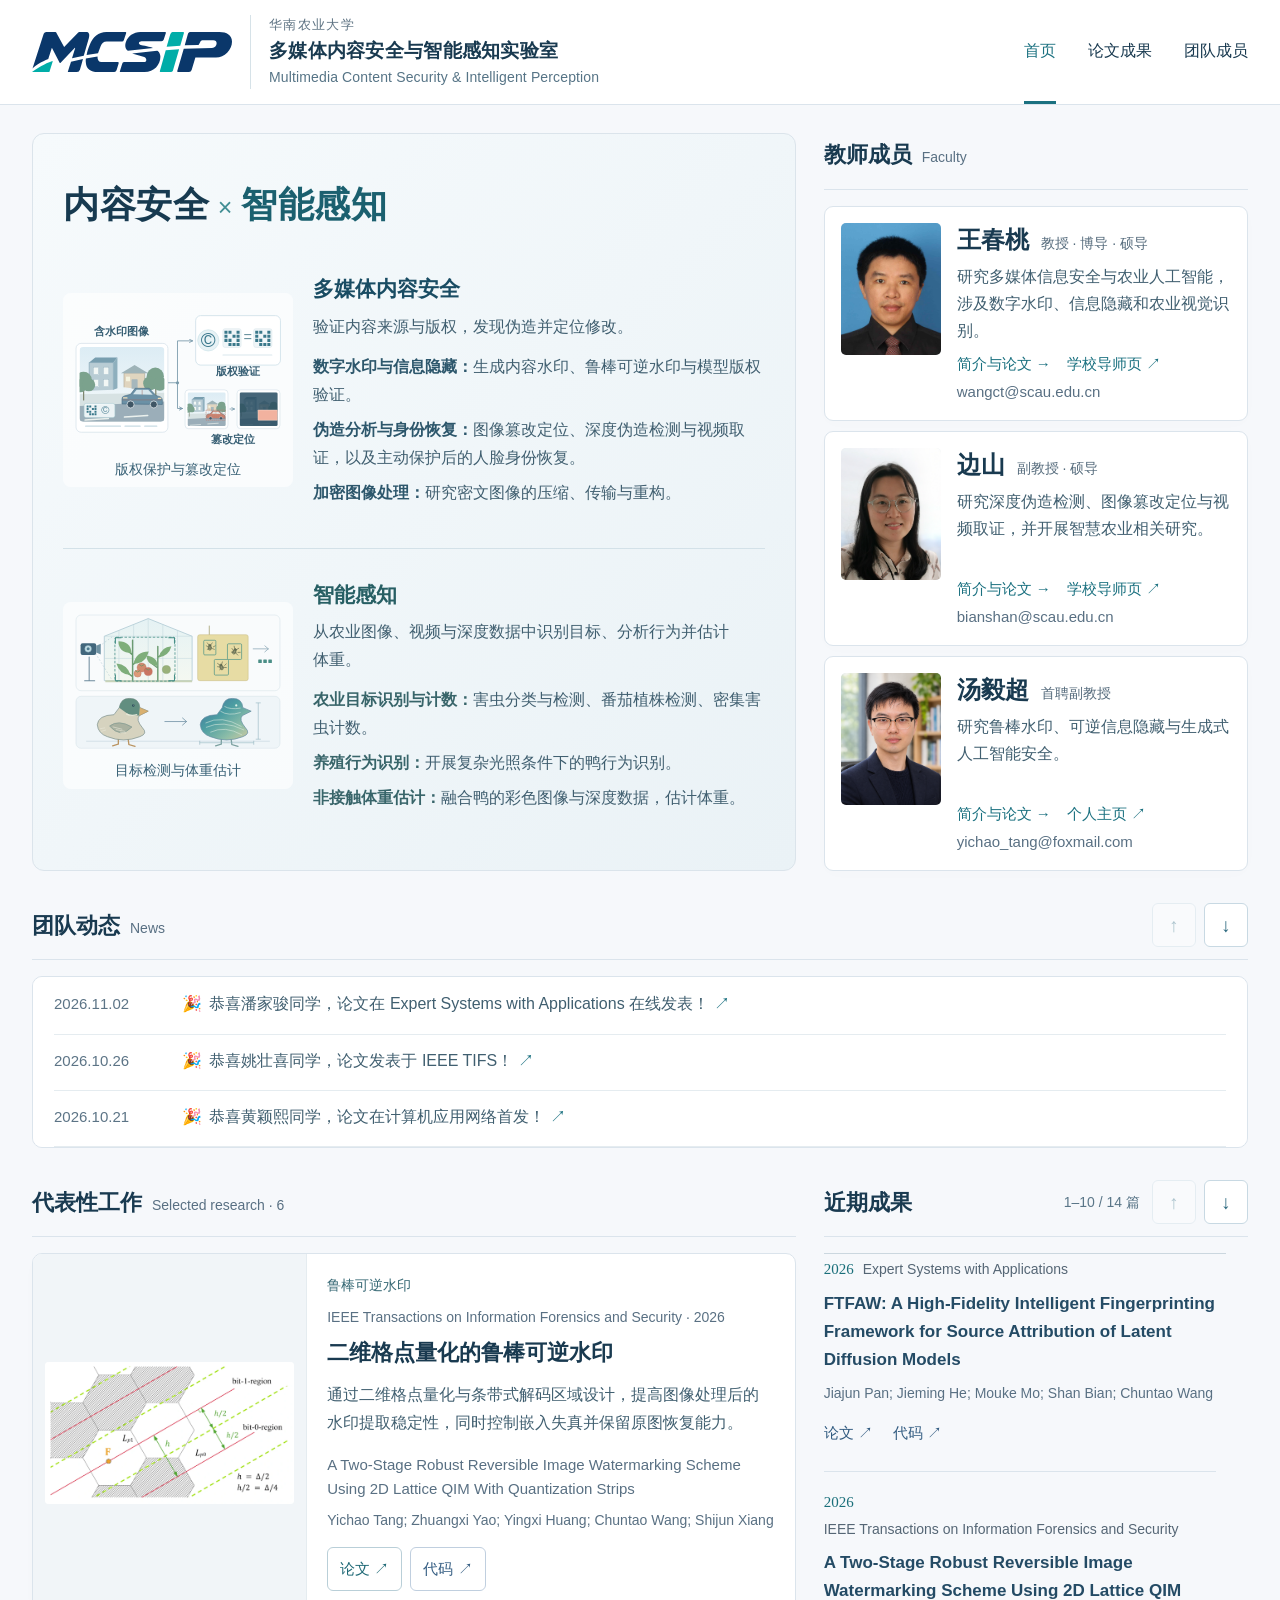
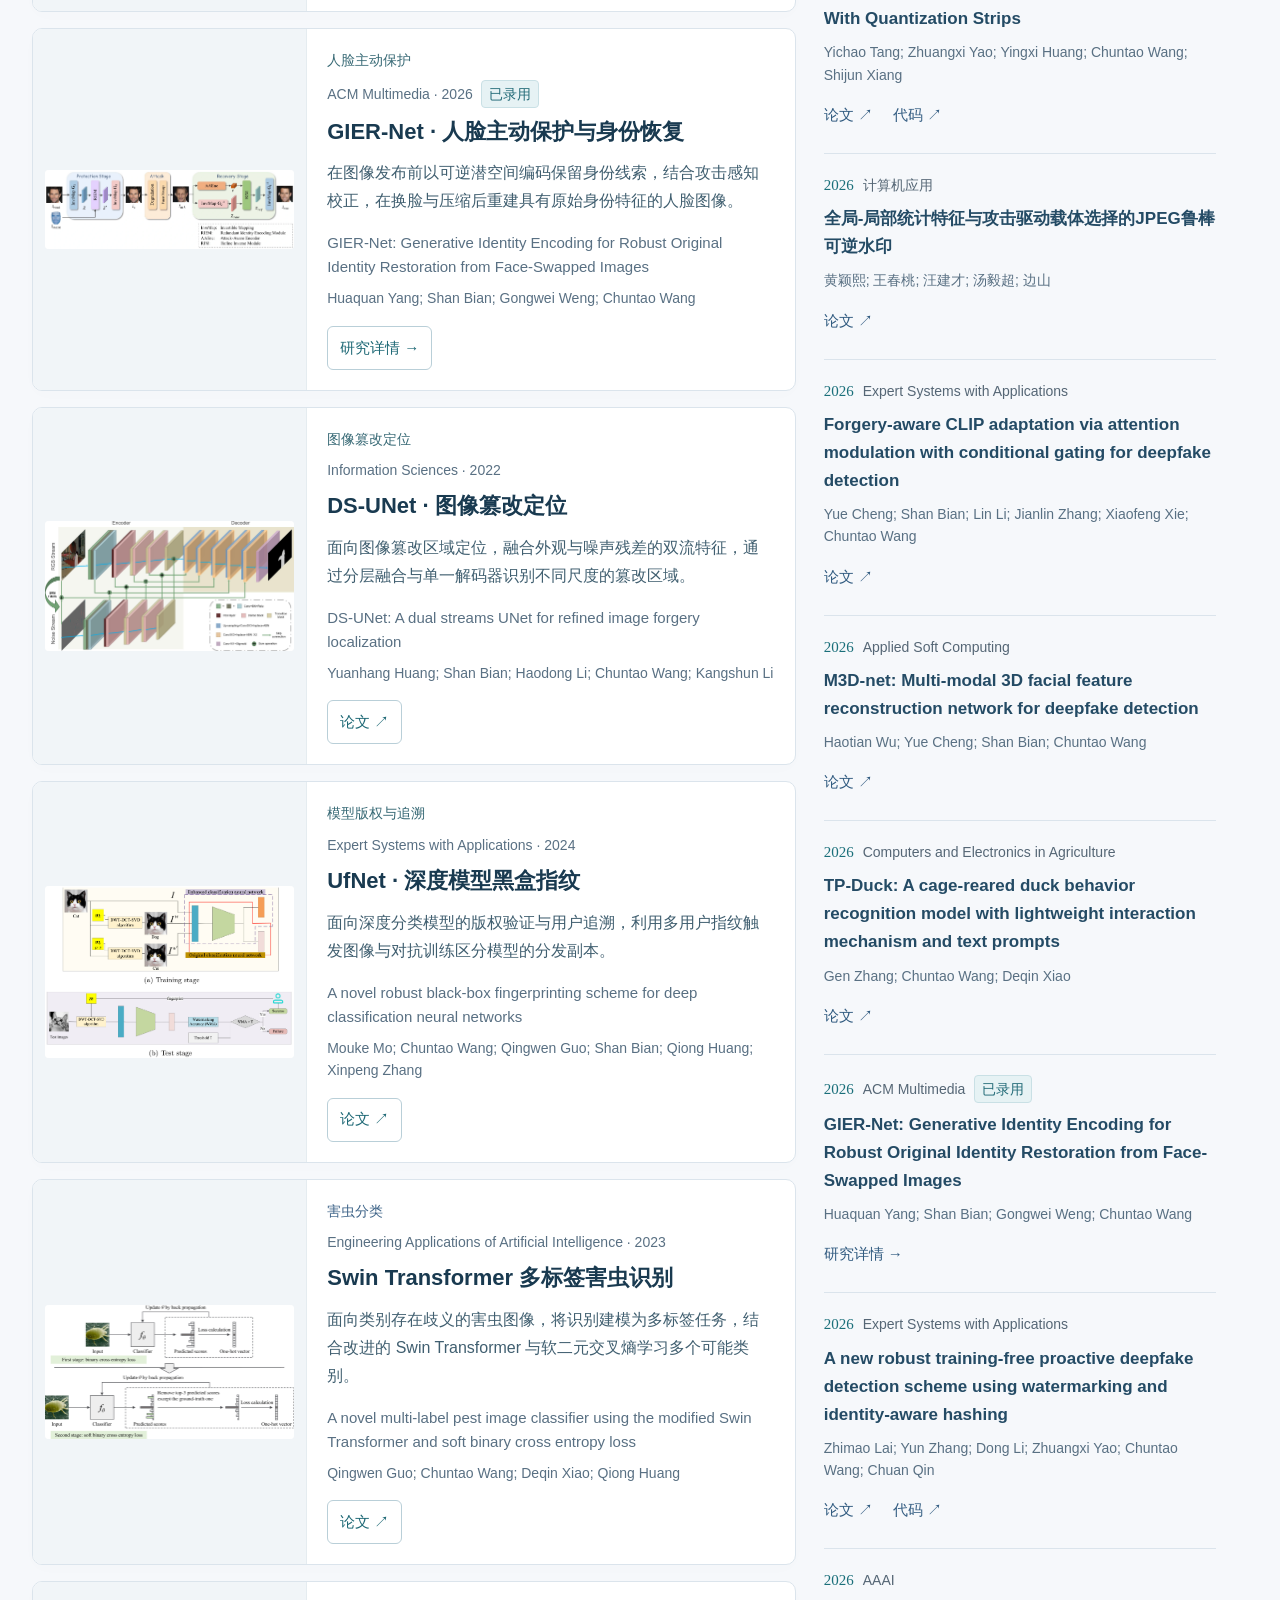
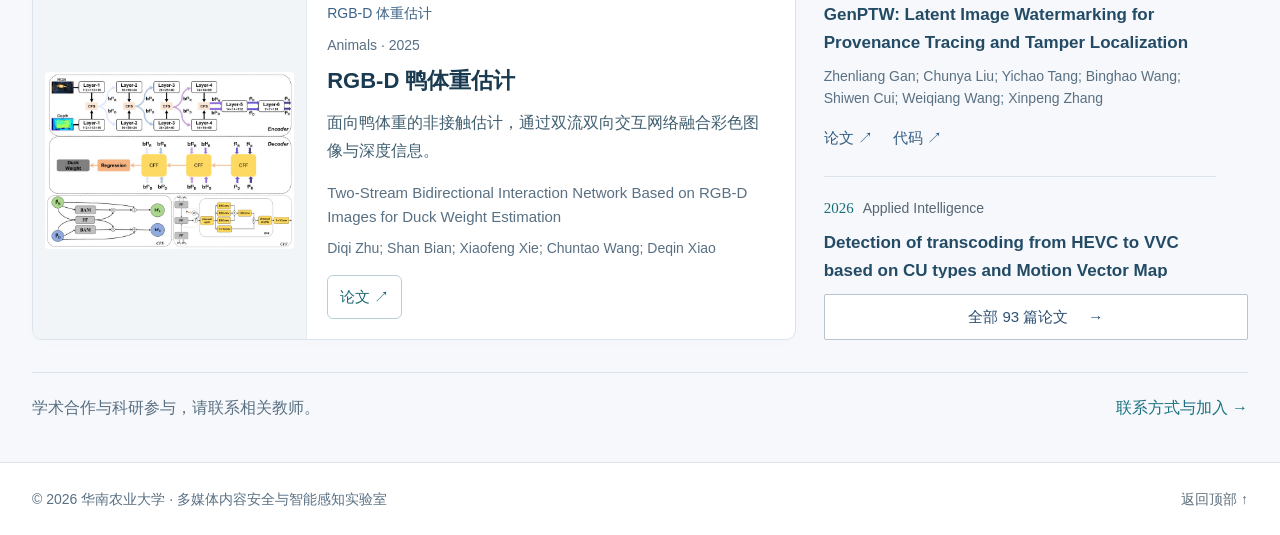
==== index.html @ f83d2186 "Adopt refined MCSIP identity and publish reviewed typography and reading improvements" ====
<!doctype html>
<html lang="zh-CN">
<head>
  <meta charset="utf-8">
  <meta name="viewport" content="width=device-width, initial-scale=1">
  <meta name="description" content="多媒体内容安全与智能感知实验室，研究数字水印、可逆信息隐藏、多媒体取证与农业视觉感知。了解成员、代表性工作、论文与开源代码。">
  <meta name="theme-color" content="#0A376A">
  <title>SCAU · 多媒体内容安全与智能感知实验室</title>
  <link rel="icon" href="/static/images/brand/mcsip-favicon.ico" type="image/vnd.microsoft.icon" sizes="16x16 24x24 32x32 48x48 64x64 128x128 256x256">
  <link rel="icon" href="/static/images/brand/mcsip-favicon-32.png" type="image/png" sizes="32x32">
  <link rel="icon" href="/static/images/brand/mcsip-icon-small.svg" type="image/svg+xml" sizes="any">
  <link rel="apple-touch-icon" href="/static/images/brand/mcsip-apple-touch-icon.png">
  <link rel="stylesheet" href="/static/style.css?v=20261102e">
  <link rel="stylesheet" href="/static/design-integrated.css?v=20261105g">
  <link rel="stylesheet" href="/static/site-global.css?v=20261105mcsip">
</head>
<body id="top" class="design-integrated">
  <a class="skip-link" href="#main-content">跳转至主要内容</a>
  



<header class="site-header">
  <div class="header-inner">
    <a class="brand" href="/" aria-label="MCSIP · 华南农业大学多媒体内容安全与智能感知实验室首页">
      <img class="brand-mcsip" src="/static/images/brand/mcsip-logo.svg" alt="MCSIP" width="1600" height="320">
      <span class="brand-wordmark">
        <small class="brand-university">华南农业大学</small>
        <strong class="brand-title">多媒体内容安全与智能感知实验室</strong>
        <small class="brand-english" lang="en">Multimedia Content Security &amp; Intelligent Perception</small>
      </span>
    </a>
    <button class="nav-toggle" type="button" aria-label="打开导航" aria-controls="main-navigation" aria-expanded="false"><span></span><span></span></button>
    <nav class="site-nav nav3" id="main-navigation" aria-label="主导航">
      <a href="/" aria-current="page">首页</a>
      <a href="/publications/">论文成果</a>
      <a href="/team/">团队成员</a>
    </nav>
  </div>
</header>

<main id="main-content" class="academic-home">
  <section class="group-intro container" aria-labelledby="lab-title">
    <div class="intro-copy"><h1 id="lab-title" aria-label="内容安全与智能感知"><span class="theme-word">内容安全</span><span class="theme-tail"><span class="theme-cross" aria-hidden="true">×</span><span class="theme-word">智能感知</span></span></h1><div class="intro-mobile-overview" hidden><p><strong>多媒体内容安全</strong><span>水印与版权保护、伪造取证与身份恢复。</span></p><p><strong>智能感知</strong><span>农业目标识别、动物行为与体重估计。</span></p></div>
<div class="research-task-overview">
  <article class="research-task security-task" aria-labelledby="security-task-title">
    <figure class="research-task-illustration"><svg viewBox="0 0 420 296" xmlns="http://www.w3.org/2000/svg" role="img" aria-label="同一含水印的街景图像分为两路：提取并匹配水印标识以验证版权，或在图像编辑后标出汽车区域的修改位置">
  <defs>
    <linearGradient id="task-security-sky" x2="0" y2="1"><stop stop-color="#dcecf4"/><stop offset="1" stop-color="#f6fafb"/></linearGradient>
    <pattern id="task-security-pixels" width="9" height="9" patternUnits="userSpaceOnUse"><path d="M9 0H0V9" fill="none" stroke="#bc7164" stroke-width=".8" opacity=".55"/></pattern>
    <clipPath id="task-security-frame-clip"><rect width="168" height="148" rx="7"/></clipPath>
    <marker id="task-security-arrow" viewBox="0 0 7 7" refX="6" refY="3.5" markerWidth="5" markerHeight="5" orient="auto"><path d="m1 1 5 2.5L1 6" fill="none" stroke="#7899aa" stroke-width="1.4" stroke-linecap="round" stroke-linejoin="round"/></marker>
    <g id="task-security-watermark-key" fill="#39788a"><path d="M0 0h6v6H0ZM8 0h6v6H8ZM24 0h6v6h-6ZM0 8h6v6H0ZM16 8h6v6h-6ZM24 8h6v6h-6ZM0 16h6v6H0ZM8 16h6v6H8ZM24 16h6v6h-6ZM8 24h6v6H8ZM16 24h6v6h-6ZM24 24h6v6h-6Z"/></g>
    <g id="task-security-street">
      <rect width="168" height="148" fill="url(#task-security-sky)"/>
      <path d="M0 94 168 91V148H0Z" fill="#d7e2e3"/>
      <path d="M0 117 168 108V148H0Z" fill="#9baeb9"/>
      <path d="M11 145 57 142M89 139 135 136" stroke="#eaf0ed" stroke-width="3" stroke-linecap="round"/>
      <path d="M19 87V31H67V85" fill="#b8ccd4" stroke="#7c9eaf" stroke-width="1.1"/>
      <path d="M19 31 31 21H75L67 31Z" fill="#789eaf"/>
      <path d="M67 31 75 21V82L67 85Z" fill="#8eafbd"/>
      <g fill="#f2f7f5" stroke="#88a9b8" stroke-width=".7"><rect x="27" y="40" width="11" height="15"/><rect x="47" y="40" width="11" height="15"/><rect x="27" y="64" width="11" height="15"/><rect x="47" y="64" width="11" height="15"/></g>
      <path d="M88 80V52H129V85" fill="#e0d5bf" stroke="#a89f8a" stroke-width="1.1"/>
      <path d="m82 52 27-16 27 16Z" fill="#9eb3b8"/>
      <rect x="103" y="64" width="12" height="19" rx="1" fill="#a6b7bc"/>
      <rect x="92" y="59" width="8" height="9" fill="#f4f3df"/>
      <path d="M8 105V72m-3 6 3 6 5-9M151 100V65m-5 10 5 6 5-13" stroke="#7f8770" stroke-width="2.5" stroke-linecap="round"/>
      <g fill="#7ba28d"><circle cx="8" cy="65" r="16"/><circle cx="1" cy="77" r="13"/><circle cx="18" cy="75" r="13"/><circle cx="150" cy="58" r="17"/><circle cx="140" cy="72" r="14"/><circle cx="159" cy="73" r="14"/></g>
      <path d="M84 113v-10q0-5 5-6l12-3 9-12h28l13 14 9 3q4 2 4 6v9Z" fill="#6b91a6" stroke="#496c83" stroke-width="1.2"/>
      <path d="m106 94 7-9h23l9 10Z" fill="#d7e7ed"/>
      <path d="M124 85v10M85 105h77" stroke="#976b62" stroke-width="1"/>
      <g fill="#3f5665" stroke="#edf3f5" stroke-width="1.4"><circle cx="101" cy="114" r="7"/><circle cx="147" cy="114" r="7"/></g>
      <path d="M87 101h7m62 1h5" stroke="#f2dfbb" stroke-width="2.2" stroke-linecap="round"/>
    </g>
  </defs>

  <g font-family="-apple-system, BlinkMacSystemFont, 'Microsoft YaHei', sans-serif" fill="#365e73" font-size="22" font-weight="600" text-anchor="middle">
    <text x="99" y="65">含水印图像</text>
    <text x="329" y="145">版权验证</text>
    <text x="318" y="279">篡改定位</text>
  </g>

  <rect x="8" y="82" width="182" height="176" rx="10" fill="#fff" stroke="#d3e0e8" stroke-width="1.4"/>
  <g transform="translate(15 89)" clip-path="url(#task-security-frame-clip)">
    <use href="#task-security-street"/>
    <rect x="9" y="112" width="61" height="28" rx="4" fill="#f6fbfc" fill-opacity=".9" stroke="#aacbd4" stroke-width="1"/>
    <use href="#task-security-watermark-key" transform="translate(14 116) scale(.65)"/>
    <text x="51" y="133" text-anchor="middle" fill="#4d8193" font-size="22" font-family="Arial, sans-serif">©</text>
  </g>
  <path d="M27 246h69m9 0h30m9 0h24" stroke="#c7dbe4" stroke-width="2.3" stroke-linecap="round"/>

  <g fill="none" stroke="#7899aa" stroke-width="1.7" stroke-linecap="round" stroke-linejoin="round">
    <path d="M191 160h18"/>
    <path d="M209 160V77h30" marker-end="url(#task-security-arrow)"/>
    <path d="M209 160v51h10" marker-end="url(#task-security-arrow)"/>
  </g>
  <circle cx="209" cy="160" r="3.2" fill="#7899aa"/>

  <rect x="245" y="27" width="168" height="98" rx="10" fill="#fff" stroke="#c8dce5" stroke-width="1.4"/>
  <circle cx="270" cy="76" r="21" fill="#e7f2f5" stroke="#c7dfe6" stroke-width="1.2"/>
  <text x="270" y="89" text-anchor="middle" fill="#37758a" font-size="40" font-family="Arial, sans-serif">©</text>
  <rect x="299" y="53" width="36" height="37" rx="4" fill="#f0f6f8" stroke="#d6e4ea"/>
  <use href="#task-security-watermark-key" transform="translate(302 57)"/>
  <text x="348" y="80" text-anchor="middle" fill="#648f9c" font-size="29" font-family="Arial, sans-serif">=</text>
  <rect x="360" y="53" width="36" height="37" rx="4" fill="#f0f6f8" stroke="#d6e4ea"/>
  <use href="#task-security-watermark-key" transform="translate(363 57)"/>
  <path d="M299 105h97" stroke="#d9e7ed" stroke-width="2" stroke-linecap="round"/>

  <rect x="224" y="174" width="85" height="77" rx="7" fill="#fff" stroke="#d3e0e8" stroke-width="1.2"/>
  <g transform="translate(229 179) scale(.45)" clip-path="url(#task-security-frame-clip)">
    <use href="#task-security-street"/>
    <path d="M84 113v-10q0-5 5-6l12-3 9-12h28l13 14 9 3q4 2 4 6v9Z" fill="#cc8773" stroke="#9d655b" stroke-width="1.5"/>
    <path d="m106 94 7-9h23l9 10Z" fill="#e2e9e7"/>
    <path d="M124 85v10M85 105h77" stroke="#a1695d" stroke-width="1.1"/>
    <g fill="#3f5665" stroke="#edf3f5" stroke-width="1.4"><circle cx="101" cy="114" r="7"/><circle cx="147" cy="114" r="7"/></g>
    <rect x="81" y="78" width="86" height="45" rx="2" fill="url(#task-security-pixels)" stroke="#c67c6b" stroke-width="2.2" stroke-dasharray="6 3"/>
  </g>

  <path d="M313 212h9" fill="none" stroke="#7899aa" stroke-width="1.5" stroke-linecap="round" marker-end="url(#task-security-arrow)"/>

  <rect x="327" y="174" width="85" height="77" rx="7" fill="#fff" stroke="#d3e0e8" stroke-width="1.2"/>
  <g transform="translate(332 179) scale(.45)" clip-path="url(#task-security-frame-clip)">
    <rect width="168" height="148" fill="#284c60"/>
    <use href="#task-security-street" opacity=".16"/>
    <rect x="81" y="78" width="86" height="45" rx="2" fill="#f2b29f"/>
    <rect x="81" y="78" width="86" height="45" rx="2" fill="none" stroke="#f8ddd0" stroke-width="2"/>
  </g>
</svg><figcaption><span>版权保护与篡改定位</span></figcaption></figure>
    <div class="research-task-copy">
      <h2 id="security-task-title">多媒体内容安全</h2>
      <p class="research-task-goal">验证内容来源与版权，发现伪造并定位修改。</p>
      <dl class="research-task-list">
        <div><dt>数字水印与信息隐藏</dt><dd>生成内容水印、鲁棒可逆水印与模型版权验证。</dd></div>
        <div><dt>伪造分析与身份恢复</dt><dd>图像篡改定位、深度伪造检测与视频取证，以及主动保护后的人脸身份恢复。</dd></div>
        <div><dt>加密图像处理</dt><dd>研究密文图像的压缩、传输与重构。</dd></div>
      </dl>
    </div>
  </article>
  <article class="research-task perception-task" aria-labelledby="perception-task-title">
    <figure class="research-task-illustration"><svg viewBox="0 0 420 280" xmlns="http://www.w3.org/2000/svg" role="img" aria-label="相机观测番茄植株和黄板害虫，检测框对应目标；鸭的彩色外观与同轮廓深度图用于非接触测量">
  <defs>
    <linearGradient id="task-perception-glass" x2="0" y2="1"><stop stop-color="#e5f2f4"/><stop offset="1" stop-color="#f4f8f1"/></linearGradient>
    <linearGradient id="task-perception-depth" x1="0" y1="0" x2="1" y2="1"><stop stop-color="#426c9c"/><stop offset=".4" stop-color="#4c9da2"/><stop offset=".72" stop-color="#8cbda8"/><stop offset="1" stop-color="#d8ca9d"/></linearGradient>
    <path id="task-perception-duck" d="M-62 12Q-60-10-24-11L-12-27Q-8-49 11-48Q33-49 35-27L54-19 34-9Q25 0 41 19Q54 32 35 39Q-2 54-39 39Q-60 32-62 12Z"/>
    <g id="task-perception-pest" stroke="#566049" stroke-linecap="round" fill="none"><ellipse cy="1" rx="3.4" ry="5" fill="#7b8062" stroke-width=".8"/><ellipse cy="-4" rx="2.2" ry="2" fill="#647056" stroke-width=".8"/><path d="m-2-5-3-4m7 4 3-4m-8 8-4-2m7 5-5 2m12-5 4-2m-7 5 5 2" stroke-width="1.1"/><path d="M0-1v6" stroke="#b8b88a" stroke-width=".8"/></g>
  </defs>
  <rect x="8" y="8" width="404" height="150" rx="10" fill="#f9fbfc" stroke="#d3e1e7"/>
  <path d="M64 138V50L151 15 238 50V138Z" fill="url(#task-perception-glass)" stroke="#acc8d2" stroke-width="1.5"/>
  <path d="M64 50H238M93 38v100m29-112v112m29-123v123m29-112v112m29-100v100" fill="none" stroke="#c1d7de" stroke-width="1"/>
  <path d="M64 94H238" stroke="#c1d7de"/>
  <path d="M66 139h172" stroke="#c8d3b8" stroke-width="4"/>
  <path d="M120 137V58m0 29-20-17m20 37 24-20m-24 43-26-19M170 137V70m0 22 18-14m-18 35-17-13" fill="none" stroke="#6b9b71" stroke-width="2.8" stroke-linecap="round"/>
  <g fill="#7eae7a"><path d="M118 83Q92 83 92 60Q116 60 118 83Z"/><path d="M122 104Q145 105 152 80Q127 80 122 104Z"/><path d="M116 127Q94 126 88 104Q110 106 116 127Z"/><path d="M169 109Q149 106 147 88Q170 91 169 109Z"/><path d="M172 92Q192 89 197 70Q177 71 172 92Z"/></g>
  <g stroke="#bc675b" stroke-width=".8"><circle cx="138" cy="112" r="9" fill="#d18b6e"/><circle cx="151" cy="120" r="8" fill="#c97561"/><circle cx="130" cy="124" r="7" fill="#dd9b78"/></g>
  <path d="m133 106 5 3 5-3m3 8 5 3 5-3m-31 4 5 3 5-3" fill="none" stroke="#6e9369" stroke-width="1.6"/>
  <circle cx="187" cy="116" r="8" fill="#9ab17a" stroke="#7c9868" stroke-width=".8"/>
  <rect x="85" y="52" width="119" height="87" rx="3" fill="none" stroke="#438d85" stroke-width="1.5" stroke-dasharray="5 3"/>
  <path d="M86 53h12m-12 0v12m117-12h-12m12 0v12M86 138h12m-12 0v-12m117 12h-12m12 0v-12" stroke="#438d85" stroke-width="2" fill="none"/>
  <path d="M43 78 80 51M43 78 80 138" stroke="#a0c0cb" stroke-width="1" stroke-dasharray="3 4"/>
  <path d="M34 91v47m-9 0h20" stroke="#6e8a9c" stroke-width="2" stroke-linecap="round"/>
  <rect x="17" y="64" width="31" height="23" rx="4" fill="#42677c"/>
  <path d="m48 69 9-4v21l-9-4Z" fill="#6f92a3"/>
  <circle cx="32" cy="75" r="6.5" fill="#c4e0e7" stroke="#8dafbe"/>
  <circle cx="32" cy="75" r="3" fill="#4e7b8f"/>
  <path d="M272 29v19" stroke="#9f9d6b" stroke-width="1.5"/>
  <rect x="249" y="47" width="100" height="91" rx="4" fill="#e7dca4" stroke="#c8bc83"/>
  <g transform="translate(273 72)"><use href="#task-perception-pest"/></g><g transform="translate(322 80) rotate(25)"><use href="#task-perception-pest"/></g><g transform="translate(296 111) rotate(-18)"><use href="#task-perception-pest"/></g>
  <g fill="none" stroke="#418e85" stroke-width="1.3"><rect x="261" y="58" width="24" height="29" rx="2"/><rect x="308" y="65" width="28" height="31" rx="2"/><rect x="282" y="96" width="28" height="31" rx="2"/></g>
  <path d="M359 75h30m-7-6 7 6-7 6" stroke="#8ba7b5" stroke-width="1.5" fill="none" stroke-linecap="round"/>
  <g fill="#4a8e86"><rect x="369" y="96" width="7" height="7" rx="1"/><rect x="379" y="96" width="7" height="7" rx="1"/><rect x="389" y="96" width="7" height="7" rx="1"/></g>
  <rect x="8" y="169" width="404" height="103" rx="10" fill="#eff5f8" stroke="#d3e1e7"/>
  <path d="M28 258H392" stroke="#c8d9e1" stroke-width="1.4"/>
  <g transform="translate(104 215) scale(.87)">
    <path d="M-14 40v16l-13 4m35-18 2 15 14 4" fill="none" stroke="#ba9461" stroke-width="3" stroke-linecap="round"/>
    <use href="#task-perception-duck" fill="#d6d3bf" stroke="#7d918f" stroke-width="1.6"/>
    <path d="M-12-27Q-8-49 11-48Q33-49 35-27L34-9 13-9 3-16Z" fill="#628e80"/>
    <path d="m35-27 19 8-20 10" fill="#d9b06f" stroke="#b19563" stroke-width="1"/>
    <path d="M-34 15Q-14-1 17 17Q-9 44-34 15Z" fill="#a9b1a0" stroke="#7a958e" stroke-width="1.4"/>
    <path d="m-26 17 20 5m-13 1 20 4m-10 2 12 2M-45 19l-10 2m12 3-10 3" stroke="#e9e7d8" stroke-width="1.4" stroke-linecap="round"/>
    <circle cx="20" cy="-32" r="2.8" fill="#294c57"/><circle cx="21" cy="-33" r=".8" fill="#fff"/>
    <path d="M4-13q10 6 25 2" stroke="#e7e8d8" stroke-width="3" fill="none"/>
  </g>
  <path d="M184 219h43m-8-7 8 7-8 7" fill="none" stroke="#7b9aab" stroke-width="1.7" stroke-linecap="round" stroke-linejoin="round"/>
  <g transform="translate(308 215) scale(.87)">
    <path d="M-14 40v16l-13 4m35-18 2 15 14 4" fill="none" stroke="#7ca09f" stroke-width="3" stroke-linecap="round"/>
    <use href="#task-perception-duck" fill="url(#task-perception-depth)" stroke="#638da2" stroke-width="1.6"/>
    <path d="M-50 8Q-13-11 32 16M-49 18Q-10 0 38 24M-39 29Q-6 13 33 35M-16-19q18 12 46 3M-7-30q13 8 37 4" stroke="#d9eade" stroke-width="1.5" fill="none" opacity=".85"/>
    <circle cx="20" cy="-32" r="2.5" fill="#dcf0e6"/>
  </g>
  <g stroke="#8bafbc" stroke-width="1.1" fill="none"><path d="M369 182v72m-5-72h10m-10 72h10M253 261h107m-107-4v8m107-8v8"/></g>
</svg><figcaption><span>目标检测与体重估计</span></figcaption></figure>
    <div class="research-task-copy">
      <h2 id="perception-task-title">智能感知</h2>
      <p class="research-task-goal">从农业图像、视频与深度数据中识别目标、分析行为并估计体重。</p>
      <dl class="research-task-list">
        <div><dt>农业目标识别与计数</dt><dd>害虫分类与检测、番茄植株检测、密集害虫计数。</dd></div>
        <div><dt>养殖行为识别</dt><dd>开展复杂光照条件下的鸭行为识别。</dd></div>
        <div><dt>非接触体重估计</dt><dd>融合鸭的彩色图像与深度数据，估计体重。</dd></div>
      </dl>
    </div>
  </article>
</div></div>
  </section>

  <section class="faculty-section container" id="team" aria-labelledby="team-title">
    <div class="compact-heading"><h2 id="team-title">教师成员 <span lang="en">Faculty</span></h2></div>
    <div class="faculty-strip">
      
      <article class="faculty-entry">
        <div class="faculty-portrait portrait-frame" data-faculty="王春桃"><img src="/static/uploads/members/teachers-2-ab336433b8.jpg" alt="王春桃" width="100" height="132" fetchpriority="high"></div>
        <div class="faculty-summary"><div class="faculty-heading"><h3>王春桃</h3><p class="faculty-role">教授 · 博导 · 硕导</p></div><p class="faculty-interests">研究多媒体信息安全与农业人工智能，涉及数字水印、信息隐藏和农业视觉识别。</p><div class="faculty-links"><a href="/members/teacher/2/">简介与论文 →</a><a href="https://yjsglxt.scau.edu.cn/open/WxXlbs/TeacherInfo.aspx?jsbh=WangChunTao65" target="_blank" rel="noopener noreferrer">学校导师页 ↗</a></div><a class="faculty-email" href="mailto:wangct@scau.edu.cn">wangct@scau.edu.cn</a></div>
      </article>
      
      <article class="faculty-entry">
        <div class="faculty-portrait portrait-frame" data-faculty="边山"><img src="/static/uploads/members/teachers-1-27d6a4664f.jpg" alt="边山" width="100" height="132" fetchpriority="high"></div>
        <div class="faculty-summary"><div class="faculty-heading"><h3>边山</h3><p class="faculty-role">副教授 · 硕导</p></div><p class="faculty-interests">研究深度伪造检测、图像篡改定位与视频取证，并开展智慧农业相关研究。</p><div class="faculty-links"><a href="/members/teacher/1/">简介与论文 →</a><a href="https://yjsglxt.scau.edu.cn/open/Wechat/SsZsZyml/TutorInfo.aspx?dsbh=BianShan41&amp;nd=2023&amp;yxsh=140" target="_blank" rel="noopener noreferrer">学校导师页 ↗</a></div><a class="faculty-email" href="mailto:bianshan@scau.edu.cn">bianshan@scau.edu.cn</a></div>
      </article>
      
      <article class="faculty-entry">
        <div class="faculty-portrait portrait-frame" data-faculty="汤毅超"><img src="/static/images/team/yichao-tang-20261104-4c77d1a2.png" alt="汤毅超" width="100" height="132" fetchpriority="high"></div>
        <div class="faculty-summary"><div class="faculty-heading"><h3>汤毅超</h3><p class="faculty-role">首聘副教授</p></div><p class="faculty-interests">研究鲁棒水印、可逆信息隐藏与生成式人工智能安全。</p><div class="faculty-links"><a href="/members/teacher/3/">简介与论文 →</a><a href="https://yichao-tang.github.io/" target="_blank" rel="noopener noreferrer">个人主页 ↗</a></div><a class="faculty-email" href="mailto:yichao_tang@foxmail.com">yichao_tang@foxmail.com</a></div>
      </article>
      
    </div>
  </section>

  <section class="home-research-details container" id="research-tasks" aria-labelledby="research-tasks-title" hidden><div class="compact-heading"><h2 id="research-tasks-title">研究任务</h2></div></section>

  
<section class="home-news container" id="news" aria-labelledby="news-title">
  <div class="compact-heading"><h2 id="news-title">团队动态 <span lang="en">News</span></h2><div class="news-controls" data-news-controls hidden><button type="button" data-news-up aria-label="向上浏览团队动态">↑</button><button type="button" data-news-down aria-label="向下浏览团队动态">↓</button></div></div>
  <div class="news-window" data-news-window role="region" aria-label="团队动态，可滚动浏览更多消息" tabindex="0">
  <div class="news-list">
    
    <article class="news-entry" data-news-published-from="2026-11-02">
      <time class="news-date" datetime="2026-11-02">2026.11.02</time>
      
      <p class="news-copy"><a href="https://doi.org/10.1016/j.eswa.2026.134960" target="_blank" rel="noopener noreferrer" aria-label="恭喜潘家骏同学，论文在 Expert Systems with Applications 在线发表！ FTFAW: A High-Fidelity Intelligent Fingerprinting Framework for Source Attribution of Latent Diffusion Models" title="FTFAW: A High-Fidelity Intelligent Fingerprinting Framework for Source Attribution of Latent Diffusion Models"><span class="news-celebration" aria-hidden="true">🎉</span> 恭喜潘家骏同学，论文在 Expert Systems with Applications 在线发表！&nbsp;<span class="news-arrow" aria-hidden="true">↗</span></a></p>
    </article>
    
    <article class="news-entry" data-news-published-from="2026-10-26">
      <time class="news-date" datetime="2026-10-26">2026.10.26</time>
      
      <p class="news-copy"><a href="https://ieeexplore.ieee.org/document/11753674" target="_blank" rel="noopener noreferrer" aria-label="恭喜姚壮喜同学，论文发表于 IEEE TIFS！ A Two-Stage Robust Reversible Image Watermarking Scheme Using 2D Lattice QIM With Quantization Strips" title="A Two-Stage Robust Reversible Image Watermarking Scheme Using 2D Lattice QIM With Quantization Strips"><span class="news-celebration" aria-hidden="true">🎉</span> 恭喜姚壮喜同学，论文发表于 IEEE TIFS！&nbsp;<span class="news-arrow" aria-hidden="true">↗</span></a></p>
    </article>
    
    <article class="news-entry" data-news-published-from="2026-10-21">
      <time class="news-date" datetime="2026-10-21">2026.10.21</time>
      
      <p class="news-copy"><a href="https://www.joca.cn/CN/10.11772/j.issn.1001-9081.2026091086" target="_blank" rel="noopener noreferrer" aria-label="恭喜黄颖熙同学，论文在计算机应用网络首发！ 全局-局部统计特征与攻击驱动载体选择的JPEG鲁棒可逆水印" title="全局-局部统计特征与攻击驱动载体选择的JPEG鲁棒可逆水印"><span class="news-celebration" aria-hidden="true">🎉</span> 恭喜黄颖熙同学，论文在计算机应用网络首发！&nbsp;<span class="news-arrow" aria-hidden="true">↗</span></a></p>
    </article>
    
    <article class="news-entry" data-news-published-from="2026-09-25">
      <time class="news-date" datetime="2026-09-25">2026.09.25</time>
      
      <p class="news-copy"><a href="https://www.sciencedirect.com/science/article/pii/S0957417426033981" target="_blank" rel="noopener noreferrer" aria-label="恭喜程粤同学，论文在 Expert Systems with Applications 在线发表！ Forgery-aware CLIP adaptation via attention modulation with conditional gating for deepfake detection" title="Forgery-aware CLIP adaptation via attention modulation with conditional gating for deepfake detection"><span class="news-celebration" aria-hidden="true">🎉</span> 恭喜程粤同学，论文在 Expert Systems with Applications 在线发表！&nbsp;<span class="news-arrow" aria-hidden="true">↗</span></a></p>
    </article>
    
    <article class="news-entry" data-news-published-from="2026-09-21">
      <time class="news-date" datetime="2026-09-21">2026.09.21</time>
      
      <p class="news-copy"><a href="https://doi.org/10.1016/j.asoc.2026.116500" target="_blank" rel="noopener noreferrer" aria-label="恭喜吴昊天同学，论文在 Applied Soft Computing 在线发表！ M3D-net: Multi-modal 3D facial feature reconstruction network for deepfake detection" title="M3D-net: Multi-modal 3D facial feature reconstruction network for deepfake detection"><span class="news-celebration" aria-hidden="true">🎉</span> 恭喜吴昊天同学，论文在 Applied Soft Computing 在线发表！&nbsp;<span class="news-arrow" aria-hidden="true">↗</span></a></p>
    </article>
    
  </div>
  </div>
</section>


  <div class="research-desk">
    <section class="featured-section container" id="selected-work" aria-labelledby="selected-title">
  <div class="compact-heading"><h2 id="selected-title">代表性工作 <span lang="en">Selected research · 6</span></h2></div>
  <div class="featured-grid">
    
    
    <article class="featured-work">
      
      <figure class="work-figure"><a href="/static/images/papers/qs-qim-figure4.webp" target="_blank" rel="noopener noreferrer" aria-label="查看二维格点量化的鲁棒可逆水印的论文原图"><img src="/static/images/papers/qs-qim-figure4.webp" alt="QS-QIM 条带式解码区域与码字排列，论文图4" width="760" height="320" loading="lazy"></a></figure>
      
      <div class="work-content">
        <p class="work-topic">鲁棒可逆水印</p>
        <p class="work-venue"><span class="venue-citation">IEEE Transactions on Information Forensics and Security · 2026</span></p>
        <h3>二维格点量化的鲁棒可逆水印</h3>
        <p class="work-summary">通过二维格点量化与条带式解码区域设计，提高图像处理后的水印提取稳定性，同时控制嵌入失真并保留原图恢复能力。</p>
        <div class="work-citation"><p class="work-paper-title" lang="en">A Two-Stage Robust Reversible Image Watermarking Scheme Using 2D Lattice QIM With Quantization Strips</p><p class="work-authors">Yichao Tang; Zhuangxi Yao; Yingxi Huang; Chuntao Wang; Shijun Xiang</p></div>
        <div class="work-links"><a href="https://ieeexplore.ieee.org/document/11753674" target="_blank" rel="noopener noreferrer">论文 ↗</a><a class="code-link" href="https://github.com/yichao-tang/QS-QIM-RRW" target="_blank" rel="noopener noreferrer">代码 ↗</a></div>
      </div>
    </article>
    
    
    <article class="featured-work">
      
      <figure class="work-figure"><a href="/static/images/papers/giernet-method.webp" target="_blank" rel="noopener noreferrer" aria-label="查看GIER-Net · 人脸主动保护与身份恢复的论文原图"><img src="/static/images/papers/giernet-method.webp" alt="GIER-Net 原论文图1：保护、换脸攻击和身份恢复三阶段" width="760" height="320" loading="lazy"></a></figure>
      
      <div class="work-content">
        <p class="work-topic">人脸主动保护</p>
        <p class="work-venue"><span class="venue-citation">ACM Multimedia · 2026</span> <span class="paper-status">已录用</span></p>
        <h3>GIER-Net · 人脸主动保护与身份恢复</h3>
        <p class="work-summary">在图像发布前以可逆潜空间编码保留身份线索，结合攻击感知校正，在换脸与压缩后重建具有原始身份特征的人脸图像。</p>
        <div class="work-citation"><p class="work-paper-title" lang="en">GIER-Net: Generative Identity Encoding for Robust Original Identity Restoration from Face-Swapped Images</p><p class="work-authors">Huaquan Yang; Shan Bian; Gongwei Weng; Chuntao Wang</p></div>
        <div class="work-links"><a href="/works/gier-net/">研究详情 →</a></div>
      </div>
    </article>
    
    
    <article class="featured-work">
      
      <figure class="work-figure"><a href="/static/images/papers/enriched-dsunet-figure2.webp" target="_blank" rel="noopener noreferrer" aria-label="查看DS-UNet · 图像篡改定位的论文原图"><img src="/static/images/papers/enriched-dsunet-figure2.webp" alt="DS-UNet 原论文图2：RGB与噪声双流编码器、分层融合及单解码器结构" width="760" height="320" loading="lazy"></a></figure>
      
      <div class="work-content">
        <p class="work-topic">图像篡改定位</p>
        <p class="work-venue"><span class="venue-citation">Information Sciences · 2022</span></p>
        <h3>DS-UNet · 图像篡改定位</h3>
        <p class="work-summary">面向图像篡改区域定位，融合外观与噪声残差的双流特征，通过分层融合与单一解码器识别不同尺度的篡改区域。</p>
        <div class="work-citation"><p class="work-paper-title" lang="en">DS-UNet: A dual streams UNet for refined image forgery localization</p><p class="work-authors">Yuanhang Huang; Shan Bian; Haodong Li; Chuntao Wang; Kangshun Li</p></div>
        <div class="work-links"><a href="https://doi.org/10.1016/j.ins.2022.08.005" target="_blank" rel="noopener noreferrer">论文 ↗</a></div>
      </div>
    </article>
    
    
    <article class="featured-work">
      
      <figure class="work-figure"><a href="/static/images/papers/enriched-extra-ufnet-figure1.webp" target="_blank" rel="noopener noreferrer" aria-label="查看UfNet · 深度模型黑盒指纹的论文原图"><img src="/static/images/papers/enriched-extra-ufnet-figure1.webp" alt="UfNet通过携带用户指纹的图像训练分类模型，并在测试阶段验证模型指纹的整体框架" width="760" height="320" loading="lazy"></a></figure>
      
      <div class="work-content">
        <p class="work-topic">模型版权与追溯</p>
        <p class="work-venue"><span class="venue-citation">Expert Systems with Applications · 2024</span></p>
        <h3>UfNet · 深度模型黑盒指纹</h3>
        <p class="work-summary">面向深度分类模型的版权验证与用户追溯，利用多用户指纹触发图像与对抗训练区分模型的分发副本。</p>
        <div class="work-citation"><p class="work-paper-title" lang="en">A novel robust black-box fingerprinting scheme for deep classification neural networks</p><p class="work-authors">Mouke Mo; Chuntao Wang; Qingwen Guo; Shan Bian; Qiong Huang; Xinpeng Zhang</p></div>
        <div class="work-links"><a href="https://doi.org/10.1016/j.eswa.2024.124201" target="_blank" rel="noopener noreferrer">论文 ↗</a></div>
      </div>
    </article>
    
    
    <article class="featured-work">
      
      <figure class="work-figure"><a href="/static/images/papers/enriched-swinpest-figure2.webp" target="_blank" rel="noopener noreferrer" aria-label="查看Swin Transformer 多标签害虫识别的论文原图"><img src="/static/images/papers/enriched-swinpest-figure2.webp" alt="Swin害虫识别原论文图2：普通二元交叉熵与软二元交叉熵的两阶段训练过程" width="760" height="320" loading="lazy"></a></figure>
      
      <div class="work-content">
        <p class="work-topic" data-area="perception">害虫分类</p>
        <p class="work-venue"><span class="venue-citation">Engineering Applications of Artificial Intelligence · 2023</span></p>
        <h3>Swin Transformer 多标签害虫识别</h3>
        <p class="work-summary">面向类别存在歧义的害虫图像，将识别建模为多标签任务，结合改进的 Swin Transformer 与软二元交叉熵学习多个可能类别。</p>
        <div class="work-citation"><p class="work-paper-title" lang="en">A novel multi-label pest image classifier using the modified Swin Transformer and soft binary cross entropy loss</p><p class="work-authors">Qingwen Guo; Chuntao Wang; Deqin Xiao; Qiong Huang</p></div>
        <div class="work-links"><a href="https://doi.org/10.1016/j.engappai.2023.107060" target="_blank" rel="noopener noreferrer">论文 ↗</a></div>
      </div>
    </article>
    
    
    <article class="featured-work">
      
      <figure class="work-figure"><a href="/static/images/papers/duck-weight-paper-figure4.jpg" target="_blank" rel="noopener noreferrer" aria-label="查看RGB-D 鸭体重估计的论文原图"><img src="/static/images/papers/duck-weight-paper-figure4.jpg" alt="原文图4：RGB与深度图双流编码器、跨模态特征交互、解码器及体重回归结构" width="760" height="320" loading="lazy"></a></figure>
      
      <div class="work-content">
        <p class="work-topic" data-area="perception">RGB-D 体重估计</p>
        <p class="work-venue"><span class="venue-citation">Animals · 2025</span></p>
        <h3>RGB-D 鸭体重估计</h3>
        <p class="work-summary">面向鸭体重的非接触估计，通过双流双向交互网络融合彩色图像与深度信息。</p>
        <div class="work-citation"><p class="work-paper-title" lang="en">Two-Stream Bidirectional Interaction Network Based on RGB-D Images for Duck Weight Estimation</p><p class="work-authors">Diqi Zhu; Shan Bian; Xiaofeng Xie; Chuntao Wang; Deqin Xiao</p></div>
        <div class="work-links"><a href="https://www.mdpi.com/2076-2615/15/7/1062" target="_blank" rel="noopener noreferrer">论文 ↗</a></div>
      </div>
    </article>
    
  </div>
</section>
    <section class="recent-publications container" id="publications" aria-labelledby="publications-title">
  <div class="compact-heading"><h2 id="publications-title">近期成果</h2><div class="recent-browse-controls" data-recent-controls hidden><span data-recent-position aria-live="polite"></span><div><button type="button" data-recent-up aria-label="向上浏览近期成果">↑</button><button type="button" data-recent-down aria-label="向下浏览近期成果">↓</button></div></div></div>
  <div class="recent-scroll" data-recent-scroll role="region" tabindex="0" aria-label="近一年 16 篇论文">
    <div class="publication-list recent-grid">
      
      
      <article class="publication-row recent-paper" id="paper-reviewed-ftfaw-eswa-2026" data-published-from="2026-11-02">
        <div class="publication-meta"><time>2026</time><span>Expert Systems with Applications</span></div>
        <h3>FTFAW: A High-Fidelity Intelligent Fingerprinting Framework for Source Attribution of Latent Diffusion Models</h3>
        <p class="authors">Jiajun Pan; Jieming He; Mouke Mo; Shan Bian; Chuntao Wang</p>
        <div class="publication-links"><a href="https://doi.org/10.1016/j.eswa.2026.134960" target="_blank" rel="noopener noreferrer" aria-label="阅读论文：FTFAW: A High-Fidelity Intelligent Fingerprinting Framework for Source Attribution of Latent Diffusion Models">论文 ↗</a><a class="code-link" href="https://github.com/RRRRUA/FTFAW" target="_blank" rel="noopener noreferrer" aria-label="查看代码：FTFAW: A High-Fidelity Intelligent Fingerprinting Framework for Source Attribution of Latent Diffusion Models">代码 ↗</a></div>
      </article>
      
      
      <article class="publication-row recent-paper" id="paper-verified-qs-qim-rrw-2026" data-published-from="2026-10-26">
        <div class="publication-meta"><time>2026</time><span>IEEE Transactions on Information Forensics and Security</span></div>
        <h3>A Two-Stage Robust Reversible Image Watermarking Scheme Using 2D Lattice QIM With Quantization Strips</h3>
        <p class="authors">Yichao Tang; Zhuangxi Yao; Yingxi Huang; Chuntao Wang; Shijun Xiang</p>
        <div class="publication-links"><a href="https://ieeexplore.ieee.org/document/11753674" target="_blank" rel="noopener noreferrer" aria-label="阅读论文：A Two-Stage Robust Reversible Image Watermarking Scheme Using 2D Lattice QIM With Quantization Strips">论文 ↗</a><a class="code-link" href="https://github.com/yichao-tang/QS-QIM-RRW" target="_blank" rel="noopener noreferrer" aria-label="查看代码：A Two-Stage Robust Reversible Image Watermarking Scheme Using 2D Lattice QIM With Quantization Strips">代码 ↗</a></div>
      </article>
      
      
      <article class="publication-row recent-paper" id="paper-verified-jpeg-global-local-rrw-2026" data-published-from="2026-10-21">
        <div class="publication-meta"><time>2026</time><span>计算机应用</span></div>
        <h3>全局-局部统计特征与攻击驱动载体选择的JPEG鲁棒可逆水印</h3>
        <p class="authors">黄颖熙; 王春桃; 汪建才; 汤毅超; 边山</p>
        <div class="publication-links"><a href="https://www.joca.cn/CN/10.11772/j.issn.1001-9081.2026091086" target="_blank" rel="noopener noreferrer" aria-label="阅读论文：全局-局部统计特征与攻击驱动载体选择的JPEG鲁棒可逆水印">论文 ↗</a></div>
      </article>
      
      
      <article class="publication-row recent-paper" id="paper-verified-forgery-aware-clip-2027" data-published-from="2026-09-25">
        <div class="publication-meta"><time>2026</time><span>Expert Systems with Applications</span></div>
        <h3>Forgery-aware CLIP adaptation via attention modulation with conditional gating for deepfake detection</h3>
        <p class="authors">Yue Cheng; Shan Bian; Lin Li; Jianlin Zhang; Xiaofeng Xie; Chuntao Wang</p>
        <div class="publication-links"><a href="https://www.sciencedirect.com/science/article/pii/S0957417426033981" target="_blank" rel="noopener noreferrer" aria-label="阅读论文：Forgery-aware CLIP adaptation via attention modulation with conditional gating for deepfake detection">论文 ↗</a></div>
      </article>
      
      
      <article class="publication-row recent-paper" id="paper-verified-m3d-net-deepfake-preprint-2026" data-published-from="2026-09-21">
        <div class="publication-meta"><time>2026</time><span>Applied Soft Computing</span></div>
        <h3>M3D-net: Multi-modal 3D facial feature reconstruction network for deepfake detection</h3>
        <p class="authors">Haotian Wu; Yue Cheng; Shan Bian; Chuntao Wang</p>
        <div class="publication-links"><a href="https://doi.org/10.1016/j.asoc.2026.116500" target="_blank" rel="noopener noreferrer" aria-label="阅读论文：M3D-net: Multi-modal 3D facial feature reconstruction network for deepfake detection">论文 ↗</a></div>
      </article>
      
      
      <article class="publication-row recent-paper" id="paper-verified-tp-duck-text-prompts-2026" data-published-from="2026-09-01">
        <div class="publication-meta"><time>2026</time><span>Computers and Electronics in Agriculture</span></div>
        <h3>TP-Duck: A cage-reared duck behavior recognition model with lightweight interaction mechanism and text prompts</h3>
        <p class="authors">Gen Zhang; Chuntao Wang; Deqin Xiao</p>
        <div class="publication-links"><a href="https://doi.org/10.1016/j.compag.2026.112083" target="_blank" rel="noopener noreferrer" aria-label="阅读论文：TP-Duck: A cage-reared duck behavior recognition model with lightweight interaction mechanism and text prompts">论文 ↗</a></div>
      </article>
      
      
      <article class="publication-row recent-paper" id="paper-author-gier-net-acmmm-2026" data-published-from="2026-08-01">
        <div class="publication-meta"><time>2026</time><span>ACM Multimedia</span><span class="paper-status">已录用</span></div>
        <h3>GIER-Net: Generative Identity Encoding for Robust Original Identity Restoration from Face-Swapped Images</h3>
        <p class="authors">Huaquan Yang; Shan Bian; Gongwei Weng; Chuntao Wang</p>
        <div class="publication-links"><a href="/works/gier-net/" aria-label="查看研究详情：GIER-Net: Generative Identity Encoding for Robust Original Identity Restoration from Face-Swapped Images">研究详情 →</a></div>
      </article>
      
      
      <article class="publication-row recent-paper" id="paper-verified-tfpdd-proactive-deepfake-2026" data-published-from="2026-05-01">
        <div class="publication-meta"><time>2026</time><span>Expert Systems with Applications</span></div>
        <h3>A new robust training-free proactive deepfake detection scheme using watermarking and identity-aware hashing</h3>
        <p class="authors">Zhimao Lai; Yun Zhang; Dong Li; Zhuangxi Yao; Chuntao Wang; Chuan Qin</p>
        <div class="publication-links"><a href="https://doi.org/10.1016/j.eswa.2026.131126" target="_blank" rel="noopener noreferrer" aria-label="阅读论文：A new robust training-free proactive deepfake detection scheme using watermarking and identity-aware hashing">论文 ↗</a><a class="code-link" href="https://github.com/Laizhm/TFPDD" target="_blank" rel="noopener noreferrer" aria-label="查看代码：A new robust training-free proactive deepfake detection scheme using watermarking and identity-aware hashing">代码 ↗</a></div>
      </article>
      
      
      <article class="publication-row recent-paper" id="paper-40" data-published-from="2026-03-14">
        <div class="publication-meta"><time>2026</time><span>AAAI</span></div>
        <h3>GenPTW: Latent Image Watermarking for Provenance Tracing and Tamper Localization</h3>
        <p class="authors">Zhenliang Gan; Chunya Liu; Yichao Tang; Binghao Wang; Shiwen Cui; Weiqiang Wang; Xinpeng Zhang</p>
        <div class="publication-links"><a href="https://doi.org/10.1609/aaai.v40i5.37412" target="_blank" rel="noopener noreferrer" aria-label="阅读论文：GenPTW: Latent Image Watermarking for Provenance Tracing and Tamper Localization">论文 ↗</a><a class="code-link" href="https://github.com/GanZhenliang/GenPTW" target="_blank" rel="noopener noreferrer" aria-label="查看代码：GenPTW: Latent Image Watermarking for Provenance Tracing and Tamper Localization">代码 ↗</a></div>
      </article>
      
      
      <article class="publication-row recent-paper" id="paper-17" data-published-from="2026-02-16">
        <div class="publication-meta"><time>2026</time><span>Applied Intelligence</span></div>
        <h3>Detection of transcoding from HEVC to VVC based on CU types and Motion Vector Map</h3>
        <p class="authors">Jiajian Lin; Jianlin Zhang; Shan Bian; Chuntao Wang</p>
        <div class="publication-links"><a href="https://doi.org/10.1007/s10489-026-07134-z" target="_blank" rel="noopener noreferrer" aria-label="阅读论文：Detection of transcoding from HEVC to VVC based on CU types and Motion Vector Map">论文 ↗</a></div>
      </article>
      
      
      <article class="publication-row recent-paper" id="paper-verified-high-low-frequency-video-inpainting-2027" data-published-from="2026-01-01">
        <div class="publication-meta"><time>2026</time><span>Expert Systems with Applications</span></div>
        <h3>Detecting the imperceptible: A high-low frequency decoupling network for partial video inpainting forgery detection</h3>
        <p class="authors">Xiaofeng Xie; Shan Bian; Jianlin Zhang; Yue Cheng; Chuntao Wang</p>
        <div class="publication-links"><a href="https://www.sciencedirect.com/science/article/pii/S0957417426023997" target="_blank" rel="noopener noreferrer" aria-label="阅读论文：Detecting the imperceptible: A high-low frequency decoupling network for partial video inpainting forgery detection">论文 ↗</a></div>
      </article>
      
      
      <article class="publication-row recent-paper" id="paper-verified-fiy4dbr-dynamic-light-duck-2026" data-published-from="2026-01-01">
        <div class="publication-meta"><time>2026</time><span>Engineering Applications of Artificial Intelligence</span></div>
        <h3>Enhanced you only look once model with frequency feature enhancement and illumination perception for duck behavior recognition in dynamic light scenarios</h3>
        <p class="authors">Gen Zhang; Chuntao Wang; Deqin Xiao</p>
        <div class="publication-links"><a href="https://doi.org/10.1016/j.engappai.2025.112889" target="_blank" rel="noopener noreferrer" aria-label="阅读论文：Enhanced you only look once model with frequency feature enhancement and illumination perception for duck behavior recognition in dynamic light scenarios">论文 ↗</a></div>
      </article>
      
      
      <article class="publication-row recent-paper" id="paper-42" data-published-from="2026-01-01">
        <div class="publication-meta"><time>2026</time><span>IEEE Transactions on Multimedia</span></div>
        <h3>A Novel Robust Reversible Watermarking Scheme Using Fractional-Order Polar Complex Exponential Transform</h3>
        <p class="authors">Yichao Tang; Shuai Wang; Ruowei Han; Chuntao Wang</p>
        <div class="publication-links"><a href="https://doi.org/10.1109/TMM.2025.3623522" target="_blank" rel="noopener noreferrer" aria-label="阅读论文：A Novel Robust Reversible Watermarking Scheme Using Fractional-Order Polar Complex Exponential Transform">论文 ↗</a><a class="code-link" href="https://github.com/yichao-tang/FrPCET-RRW" target="_blank" rel="noopener noreferrer" aria-label="查看代码：A Novel Robust Reversible Watermarking Scheme Using Fractional-Order Polar Complex Exponential Transform">代码 ↗</a></div>
      </article>
      
      
      <article class="publication-row recent-paper" id="paper-39" data-published-from="2026-01-01">
        <div class="publication-meta"><time>2026</time><span>IEEE ICASSP</span></div>
        <h3>DNLMark: Dual Noise Layer-Based Robust Watermarking Against Image Editing</h3>
        <p class="authors">Yichao Tang; Mingyang Li; Xinting Wu; Sheng Li; Zhenxing Qian; Xinpeng Zhang</p>
        <div class="publication-links"><a href="https://ieeexplore.ieee.org/document/11464215" target="_blank" rel="noopener noreferrer" aria-label="阅读论文：DNLMark: Dual Noise Layer-Based Robust Watermarking Against Image Editing">论文 ↗</a><a class="code-link" href="https://github.com/yichao-tang/DNLMark" target="_blank" rel="noopener noreferrer" aria-label="查看代码：DNLMark: Dual Noise Layer-Based Robust Watermarking Against Image Editing">代码 ↗</a></div>
      </article>
      
      
      <article class="publication-row recent-paper" id="paper-verified-wang-10-1016-j-atech-2025-101414" data-published-from="2025-12-01">
        <div class="publication-meta"><time>2025</time><span>Smart Agricultural Technology</span></div>
        <h3>CD-ViT-YOLO: A lightweight Hybrid ViT-YOLO model for caged duck behaviour recognition under varying lighting conditions</h3>
        <p class="authors">Yujin Gong; Gen Zhang; Chuntao Wang; Deqin Xiao</p>
        <div class="publication-links"><a href="https://doi.org/10.1016/j.atech.2025.101414" target="_blank" rel="noopener noreferrer" aria-label="阅读论文：CD-ViT-YOLO: A lightweight Hybrid ViT-YOLO model for caged duck behaviour recognition under varying lighting conditions">论文 ↗</a></div>
      </article>
      
      
      <article class="publication-row recent-paper" id="paper-16" data-published-from="2025-11-14">
        <div class="publication-meta"><time>2025</time><span>IEEE TrustCom</span></div>
        <h3>Robust Recovery Method Against Malicious Face Swapping in Online Social Networks</h3>
        <p class="authors">Huaquan Yang; Shan Bian; Gongwei Weng</p>
        <div class="publication-links"><a href="https://doi.org/10.1109/TRUSTCOM66490.2025.00318" target="_blank" rel="noopener noreferrer" aria-label="阅读论文：Robust Recovery Method Against Malicious Face Swapping in Online Social Networks">论文 ↗</a></div>
      </article>
      
    </div>
    <p class="empty" data-recent-empty hidden>近一年暂无新增论文。</p>
  </div>
  <div class="archive-entry"><a class="outline-button button" href="/publications/">全部 93 篇论文 <span aria-hidden="true">→</span></a></div>
</section>
  </div>

  <div class="home-contact container"><p>学术合作与科研参与，请联系相关教师。</p><a href="/team/#join">联系方式与加入 →</a></div>
</main>

<footer><div class="container footer-inner"><p>© 2026 华南农业大学 · 多媒体内容安全与智能感知实验室</p><a href="#top">返回顶部 ↑</a></div></footer>

  <script src="/static/research-time.js?v=20261102"></script>
  <script src="/static/main.js?v=20261105f"></script>
</body>
</html>
---- static/style.css ----
:root {
  --design-review-height: 48px;
  --ink: #203449;
  --muted: #5f6872;
  --line: #dfe3e8;
  --paper: #fff;
  --cream: #f6f7f9;
  --accent: #913d48;
  --green-950: #203449;
  --green-900: #203449;
  --green-800: #294f72;
  --green-700: #315b80;
  --mint: #edf1f5;
  --shadow: 0 8px 25px #2034490c;
  --sans: -apple-system, BlinkMacSystemFont, "Segoe UI", "Microsoft YaHei", "PingFang SC", "Noto Sans CJK SC", sans-serif;
  --serif: Georgia, "Songti SC", serif;
}
* { box-sizing: border-box; }
html { scroll-behavior: smooth; scroll-padding-top: 88px; }
body { margin: 0; color: var(--ink); background: #fff; font: 16px/1.75 var(--sans); -webkit-font-smoothing: antialiased; }
a { color: inherit; text-decoration: none; text-underline-offset: 3px; }
a:hover { color: var(--accent); }
img { display: block; max-width: 100%; }
button, input, textarea, select { font: inherit; }
button, summary, a { -webkit-tap-highlight-color: transparent; }
:focus-visible { outline: 2px solid var(--accent); outline-offset: 4px; }
::selection { color: #203449; background: #dfe8f1; }
.container { width: min(1200px, calc(100% - 72px)); margin-inline: auto; }
.sr-only { position: absolute; width: 1px; height: 1px; padding: 0; margin: -1px; overflow: hidden; clip-path: inset(50%); white-space: nowrap; border: 0; }
.skip-link { position: fixed; z-index: 100; top: 8px; left: 12px; padding: 8px 15px; border: 2px solid; color: var(--ink); background: white; transform: translateY(-160%); }
.skip-link:focus { transform: none; }
.eyebrow { margin: 0; color: var(--accent); font-size: 12px; font-weight: 600; letter-spacing: .09em; }
.text-link { display: inline-flex; align-items: center; gap: 10px; font-size: 14px; color: #315b80; }
.text-link:hover, .publication-body h3 a:hover, .faculty-summary a:hover { text-decoration: underline; }
.button { display: inline-flex; align-items: center; justify-content: center; gap: 20px; min-height: 42px; padding: 9px 18px; border: 1px solid transparent; border-radius: 2px; font-size: 13px; cursor: pointer; }
.button.primary { color: white; background: #203449; }
.button.primary:hover { background: #10263d; }
.outline-button { border-color: #b8c4cf; color: #294f72; background: white; }
.empty { padding: 20px 0; color: var(--muted); font-size: 13px; }
.design-review-bar { position: sticky; top: 0; z-index: 60; display: flex; align-items: center; justify-content: center; gap: 20px; height: var(--design-review-height); border-bottom: 1px solid #d9e0e7; color: #536375; background: #eef2f6; font-size: 12px; }
.design-review-bar > span { font-size: 11px; }
.design-review-bar nav { display: flex; gap: 8px; }
.design-review-bar a { padding: 5px 13px; border: 1px solid transparent; border-radius: 5px; }
.design-review-bar a[aria-current="page"] { border-color: #bccbd8; color: #203449; background: white; }
body[class*="design-"] .site-header { top: var(--design-review-height); }
body[class*="design-"] [id] { scroll-margin-top: var(--design-review-height); }

/* The masthead identifies the research group, with affiliation stated in the introduction. */
.site-header { position: sticky; top: 0; z-index: 30; border-top: 3px solid var(--ink); border-bottom: 1px solid var(--line); background: #fffffff8; }
.header-inner { display: flex; align-items: center; justify-content: space-between; gap: 30px; width: min(1280px, calc(100% - 56px)); min-height: 68px; margin: auto; }
.brand, .mini-brand { display: flex; gap: 12px; align-items: center; }
.brand img { width: 44px; height: 44px; flex-shrink: 0; }
.brand > span { display: grid; gap: 3px; line-height: 1.4; }
.brand strong { color: #203449; font-size: 16px; font-weight: 650; }
.brand small { color: #69717b; font-size: 10px; font-family: Georgia, serif; }
.site-nav { display: flex; align-items: center; gap: 27px; font-size: 15px; }
.site-nav a { padding: 20px 0 18px; border-bottom: 2px solid transparent; white-space: nowrap; }
.site-nav a:hover, .site-nav a[aria-current="location"] { border-bottom-color: var(--accent); color: var(--accent); }
.nav-toggle { display: none; border: 0; color: var(--ink); background: transparent; }

.group-intro { position: relative; margin-top: 23px; margin-bottom: 27px; padding: 24px 28px 22px; border-top: 3px solid #203449; border-bottom: 1px solid #e3ded5; border-radius: 0 0 4px 4px; background: #f6f4ef; }
.group-intro::before { content: ""; position: absolute; top: -3px; left: 0; width: 66px; height: 3px; background: var(--accent); }
.group-intro h1 { margin: 8px 0 12px; font-size: 30px; line-height: 1.45; font-weight: 650; letter-spacing: .02em; }
.intro-english { margin: -4px 0 15px; color: #7b746a; font: 13px/1.7 Georgia, serif; }
.intro-description { max-width: 1100px; }
.intro-description p { margin: 7px 0 0; color: #52606d; font-size: 14px; line-height: 1.9; }
.intro-description strong { color: #30475b; font-weight: 600; }
.compact-heading { display: flex; justify-content: space-between; align-items: center; gap: 20px; min-height: 33px; margin-bottom: 13px; border-bottom: 1px solid #98a6b3; padding-bottom: 7px; }
.compact-heading h2 { margin: 0; color: #203449; font-size: 18px; font-weight: 650; line-height: 1.5; }
.compact-heading h2 span { margin-left: 10px; color: #777f88; font: 12px Georgia, serif; font-weight: 400; }
.compact-heading .text-link { font-size: 13px; }
.faculty-section { padding-bottom: 25px; }
.faculty-strip { display: grid; grid-template-columns: repeat(3, minmax(0, 1fr)); gap: 21px; }
.faculty-entry { display: grid; grid-template-columns: 92px minmax(0, 1fr); gap: 18px; min-width: 0; padding: 18px; border: 1px solid #dde3e9; border-top: 2px solid #b4c2cf; border-radius: 3px; background: #fafbfd; box-shadow: 0 3px 12px #20344904; }
.faculty-portrait { display: grid; place-items: center; align-self: start; width: 92px; height: 120px; border-radius: 2px; background: #edf0f3; overflow: hidden; }
.faculty-portrait img { width: 100%; height: 100%; object-fit: cover; object-position: center 23%; }
.faculty-portrait > span { font-size: 30px; color: #8492a0; }
.faculty-summary { min-width: 0; }
.faculty-summary h3 { margin: -3px 0 3px; color: #203449; font-size: 22px; font-weight: 600; line-height: 1.4; }
.faculty-role { margin: 0 0 6px; color: #6b4650; font-size: 14px; line-height: 1.65; }
.faculty-interests { margin: 0 0 8px; color: #56616e; font-size: 16px; line-height: 1.75; }
.faculty-links { display: flex; flex-wrap: wrap; gap: 6px 18px; color: #315b80; font-size: 14px; line-height: 1.6; }
.faculty-email { display: block; width: fit-content; max-width: 100%; margin-top: 5px; color: #5d6c7b; font-size: 14px; line-height: 1.6; overflow-wrap: anywhere; }

/* Two parallel research areas, each explained through tasks and published work. */
.research-section { padding-bottom: 30px; }
.research-pillars { display: grid; grid-template-columns: repeat(2, minmax(0, 1fr)); gap: 25px; }
.research-pillar { min-width: 0; padding: 20px 22px 10px; border: 1px solid #e0e4e9; border-top: 3px solid #913d48; border-radius: 3px; background: #fff; box-shadow: 0 5px 20px #20344906; }
.perception-pillar { border-top-color: #315b80; }
.pillar-heading { display: flex; align-items: center; gap: 13px; margin: 2px 0 11px; }
.pillar-number { align-self: start; margin-top: 1px; color: var(--accent); font: 24px/1.4 Georgia, serif; }
.perception-pillar .pillar-number { color: #315b80; }
.pillar-heading h3 { margin: 0; color: #203449; font-size: 20px; font-weight: 600; line-height: 1.5; }
.pillar-heading > div > p { margin: 2px 0 0; color: #707d89; font: 12px/1.5 Georgia, serif; }
.pillar-definition { margin: 0 0 13px; color: #52606e; font-size: 13px; line-height: 1.85; }
.pillar-definition strong { color: #293f52; font-weight: 600; }
.research-questions { margin: 0 0 17px; padding: 12px 15px; background: #f5f7f9; border-left: 2px solid #b88890; }
.perception-pillar .research-questions { border-left-color: #8aa0b6; }
.research-questions > div { margin-bottom: 8px; }
.research-questions > div:last-child { margin-bottom: 0; }
.research-questions dt { color: #334b5f; font-size: 12px; font-weight: 600; }
.research-questions dd { margin: 1px 0 0; color: #67717c; font-size: 12px; line-height: 1.75; }
.evidence-heading { padding-bottom: 6px; border-bottom: 1px solid var(--line); color: #64707d; font-size: 11px; }
.research-evidence > article { padding: 10px 0; border-bottom: 1px solid var(--line); }
.evidence-venue { color: #7e4c57; font-size: 10px; }
.perception-pillar .evidence-venue { color: #436783; }
.research-evidence h4 { margin: 3px 0 4px; color: #28465f; font-size: 12px; font-weight: 600; line-height: 1.65; overflow-wrap: anywhere; }
.research-evidence h4 a:hover { text-decoration: underline; }
.research-evidence > article > p { margin: 0; color: #67717d; font-size: 11px; line-height: 1.75; }

.recent-publications { padding-bottom: 30px; }
.featured-section { padding-bottom: 32px; }
.featured-grid { display: grid; grid-template-columns: repeat(3, minmax(0, 1fr)); gap: 23px; }
.featured-work { display: flex; min-width: 0; flex-direction: column; overflow: hidden; border: 1px solid #dfe5eb; border-radius: 4px; background: white; box-shadow: 0 4px 16px #20344907; }
.work-figure { margin: 0; padding: 14px 14px 0; border-bottom: 1px solid #e7ebf0; background: #f7f9fb; }
.work-figure > a { display: block; height: 170px; overflow: hidden; background: white; }
.work-figure img { width: 100%; height: 100%; max-height: 100%; object-fit: contain; }
.work-figure figcaption { display: flex; align-items: center; justify-content: space-between; gap: 8px; padding-block: 8px; color: #86919c; font-size: 9px; }
.work-figure figcaption a:hover { text-decoration: underline; }
.work-content { display: flex; flex: 1; flex-direction: column; padding: 17px 18px 18px; }
.work-venue { margin: 0 0 8px; color: #85515b; font-size: 10px; }
.work-content h3 { margin: 0 0 10px; color: #203449; font-size: 17px; font-weight: 600; line-height: 1.6; }
.work-paper-title { margin: 0 0 7px; color: #45627b; font-size: 12px; line-height: 1.65; overflow-wrap: anywhere; }
.work-paper-title a:hover { text-decoration: underline; }
.work-authors { margin: 0 0 12px; color: #87919c; font-size: 10px; line-height: 1.7; }
.work-summary { margin: 0 0 15px; color: #6f7d89; font-size: 12px; line-height: 1.85; }
.work-links { display: flex; gap: 12px; align-items: center; margin-top: auto; }
.work-links a { min-width: 68px; padding: 5px 12px; border: 1px solid #c5d1dc; border-radius: 2px; color: #315b80; font-size: 11px; text-align: center; }
.work-links a:hover { border-color: #203449; background: #f2f5f8; }
.work-links .code-link { border-color: #d7c4c7; color: #87515b; }
.publication-tools { display: flex; justify-content: flex-end; margin: -2px 0 12px; }
.publication-tools form { display: flex; width: min(100%, 310px); }
.publication-tools input { width: 100%; min-width: 0; height: 35px; border: 1px solid #c7d0d9; border-right: 0; padding: 7px 10px; color: #203449; background: white; border-radius: 0; font-size: 12px; }
.publication-tools button { min-width: 53px; border: 1px solid #203449; border-radius: 0; color: white; background: #203449; font-size: 12px; cursor: pointer; }
.publication-list { border-top: 1px solid #a9b4bf; }
.publication-row { display: grid; grid-template-columns: 125px minmax(0, 1fr) 55px; gap: 24px; padding: 18px 0; border-bottom: 1px solid var(--line); }
.publication-meta time { display: block; color: #364f66; font: 20px/1.4 Georgia, serif; }
.publication-meta > span { display: block; margin-top: 5px; color: #556675; font-size: 14px; line-height: 1.65; overflow-wrap: anywhere; }
.publication-body h3 { margin: 0 0 6px; color: #294760; font-size: 16px; font-weight: 600; line-height: 1.65; overflow-wrap: anywhere; }
.authors { margin: 0; color: #566774; font-size: 14px; line-height: 1.75; overflow-wrap: anywhere; }
.publication-links { justify-self: end; }
.publication-links { display: flex; flex-direction: column; }
.publication-links .code-link { color: #87515b; }
.archive-paper-figure { margin: 12px 0 0; }
.archive-paper-figure img { width: auto; max-height: 400px; }
.archive-paper-figure figcaption { margin-top: 8px; color: #5d6e7c; font-size: 14px; }
.archive-paper-figure figcaption a { text-decoration: underline; }
.archive-paper-figure > a { display: block; width: fit-content; max-width: 100%; cursor: zoom-in; }
.abstract-source { display: inline-block; margin-block: 2px 8px; color: #315b80; font-size: 14px; text-decoration: underline; }
.publication-links a { display: inline-flex; align-items: center; gap: 7px; min-height: 38px; color: #315b80; font-size: 14px; white-space: nowrap; }
.publication-links a:hover { text-decoration: underline; }
.recent-scroll { max-height: 1120px; overflow-y: auto; scrollbar-gutter: stable; scrollbar-width: auto; scrollbar-color: #8baaa2 #edf3ef; }
.recent-scroll .publication-list { padding-right: 10px; }
.recent-scroll .publication-row[hidden], .recent-scroll [data-recent-empty][hidden] { display: none; }
.recent-browse-controls { display: flex; align-items: center; justify-content: space-between; gap: 12px; margin-block: 10px; color: #536c69; font-size: 14px; }
.recent-browse-controls[hidden] { display: none; }
.recent-browse-controls > div { display: flex; gap: 7px; }
.recent-browse-controls button { min-height: 36px; padding: 4px 10px; border: 1px solid #bdcfcd; border-radius: 4px; color: #226c71; background: #fff; cursor: pointer; font-size: 14px; }
.recent-browse-controls button:hover:not(:disabled) { background: #edf5f3; border-color: #277b7e; }
.recent-browse-controls button:disabled { opacity: .42; cursor: default; }
@media (max-width: 700px) { .recent-scroll { max-height: 680px; } }
.manuscript-link { display: inline-block; margin-top: 7px; color: #315b80; font-size: 14px; text-decoration: underline; }
.paper-abstract { margin-top: 6px; }
.paper-abstract summary { width: fit-content; padding-block: 2px; color: #687c8f; font-size: 14px; cursor: pointer; }
.paper-abstract p { margin: 10px 0 0; padding: 11px 14px; color: #4c606f; background: #f5f7f9; font-size: 16px; line-height: 1.85; overflow-wrap: anywhere; }
.paper-abstract img { max-height: 420px; margin-top: 12px; object-fit: contain; }
.student-section { padding-bottom: 28px; }
.student-degree-group + .student-degree-group { margin-top: 19px; }
.student-degree-group > h3 { display: flex; align-items: baseline; gap: 10px; margin: 0 0 8px; color: #4e6072; font-size: 15px; font-weight: 600; }
.student-degree-group > h3 > span { color: #657584; font: 12px Georgia, serif; }
.student-roster { display: grid; grid-template-columns: repeat(3, minmax(0, 1fr)); gap: 0 25px; }
.student-roster-entry { display: grid; grid-template-columns: 70px minmax(0, 1fr); align-items: baseline; gap: 13px; min-width: 0; padding: 10px 1px; border-bottom: 1px solid var(--line); }
.student-roster-entry > strong { color: #334b60; font-size: 15px; font-weight: 500; }
.student-roster-entry > span { color: #586e79; font-size: 14px; overflow-wrap: anywhere; }
.section-caption { color: #596d79; font-size: 13px; }
.member-grid { display: grid; gap: 24px; }
.student-grid { grid-template-columns: repeat(3, minmax(0, 1fr)); }
.member-card { display: grid; grid-template-columns: 62px minmax(0, 1fr); gap: 16px; min-width: 0; }
.member-photo { position: relative; display: grid; place-items: center; height: 80px; background: #edf0f3; overflow: hidden; }
.member-photo img { width: 100%; height: 100%; object-fit: cover; object-position: center 23%; }
.member-photo > span { color: #8798a7; font-size: 28px; }
.member-photo i { display: none; }
.member-info { min-width: 0; }
.member-info > p { margin: 0; color: var(--muted); font-size: 11px; }
.member-info h4 { margin: 1px 0 5px; color: #203449; font-size: 17px; font-weight: 600; }
.tags { display: flex; flex-wrap: wrap; gap: 4px 8px; }
.tags span { color: #627484; font-size: 11px; }
.tags span:not(:last-child)::after { content: " /"; color: #a6b1ba; }
.member-profile-link, .member-email { display: block; width: fit-content; margin-top: 7px; color: #315b80; font-size: 11px; overflow-wrap: anywhere; }
.alumni-title { margin: 20px 0 14px; font-size: 14px; }
.participation-section { padding-bottom: 30px; }
.contact-copy { max-width: 950px; }
.contact-copy p { margin: 7px 0; color: #5b6875; font-size: 15px; line-height: 1.9; }
.contact-copy p:last-child { color: #5f707c; font-size: 13px; }
footer { padding-block: 20px; border-top: 1px solid var(--line); color: #5c6e7b; background: #fafbfc; font-size: 12px; }
.footer-inner { display: flex; align-items: center; justify-content: space-between; gap: 20px; font-size: 12px; }
.footer-inner p { margin: 0; }
.footer-links { display: flex; gap: 20px; }

/* The archive and personal pages use the same restrained bibliographic layout. */
.detail-header, .admin-header { display: flex; align-items: center; justify-content: space-between; gap: 20px; min-height: 72px; padding: 14px max(28px, calc((100% - 1200px)/2)); border-top: 3px solid #203449; border-bottom: 1px solid var(--line); background: white; }
.detail-header:has(> .container) { padding-inline: 0; }
.detail-header > .container { display: flex; align-items: center; justify-content: space-between; gap: 20px; }
.mini-brand img { width: 40px; height: 40px; }
.mini-brand span { color: #203449; font-size: 15px; font-weight: 600; }
.back-link { color: #315b80; font-size: 14px; white-space: nowrap; }
.publication-archive { min-height: calc(100vh - 150px); padding-block: 35px 60px; }
.archive-heading { display: flex; align-items: end; justify-content: space-between; gap: 25px; margin-bottom: 25px; }
.archive-heading h1 { margin: 7px 0 0; color: #203449; font-size: 30px; line-height: 1.4; font-weight: 650; }
.archive-heading > p { margin: 0; color: #566b7b; font-size: 14px; }
.publication-search { display: grid; grid-template-columns: minmax(0, 1fr) 125px 135px auto; align-items: end; gap: 17px; padding: 18px; border: 1px solid var(--line); background: #f6f7f9; }
.publication-search label { display: block; margin-bottom: 6px; color: #435c70; font-size: 14px; }
.publication-search input, .publication-search select { width: 100%; min-height: 42px; padding: 9px 11px; border: 1px solid #c7d0d9; border-radius: 1px; color: #203449; background: white; font-size: 15px; }
.search-results-heading { display: flex; align-items: center; justify-content: space-between; gap: 20px; margin: 20px 0 13px; color: #6a7681; font-size: 14px; }
.search-results-heading p { margin: 0; }
.search-empty { padding: 45px 20px; text-align: center; }
.search-empty h2 { font-size: 19px; font-weight: 600; }
.search-empty p { color: var(--muted); font-size: 15px; }
.pagination { display: grid; grid-template-columns: 100px 1fr 100px; align-items: center; gap: 20px; margin-top: 30px; }
.pagination > div { display: flex; justify-content: center; gap: 6px; }
.pagination a, .pagination span { display: inline-flex; align-items: center; justify-content: center; min-width: 38px; min-height: 40px; padding-inline: 9px; border: 1px solid var(--line); color: #315b80; font-size: 14px; }
.pagination a:hover { background: #edf1f5; }
.pagination .current { color: white; border-color: #203449; background: #203449; }
.pagination .disabled { color: #949ca4; }
.pagination .ellipsis { min-width: 20px; border: 0; }
.member-page { width: min(1100px, calc(100% - 72px)); margin: auto; padding-block: 40px 60px; }
.profile-hero { display: grid; grid-template-columns: 195px minmax(0, 1fr); gap: 45px; align-items: start; }
.profile-photo { display: grid; place-items: center; aspect-ratio: 4/5; background: #edf0f3; overflow: hidden; }
.profile-photo img { width: 100%; height: 100%; object-fit: cover; object-position: center 23%; }
.profile-photo > span { color: #8798a7; font-size: 60px; }
.profile-copy h1 { margin: 8px 0; color: #203449; font-size: 32px; font-weight: 600; }
.profile-copy h2 { margin: 0 0 15px; color: #80525c; font-size: 16px; font-weight: 500; }
.profile-copy > p { color: #5b6875; font-size: 17px; line-height: 1.9; }
.profile-copy .tags { margin-block: 17px; }
.profile-copy .tags span { font-size: 14px; }
.profile-links { display: flex; flex-wrap: wrap; gap: 12px 25px; color: #315b80; font-size: 15px; }
.profile-links a { text-decoration: underline; overflow-wrap: anywhere; }
.profile-source { margin-top: 15px !important; color: #637481 !important; font-size: 14px !important; }
.profile-source a { text-decoration: underline; }
.timeline-section { margin-top: 45px; }
.profile-selected, .profile-honors { margin-top: 36px; }
.profile-selected > h2, .profile-honors > h2 { margin: 0 0 15px; font-size: 21px; font-weight: 600; }
.profile-paper-shortcuts { display: grid; grid-template-columns: repeat(3, minmax(0, 1fr)); gap: 14px; }
.profile-paper-shortcuts > a { padding: 16px 18px; border: 1px solid var(--line); border-left: 3px solid #347f7f; border-radius: 4px; background: #f7faf9; }
.profile-paper-shortcuts > a:hover { border-color: #347f7f; }
.profile-paper-shortcuts > a > span { display: block; color: #5b6875; font-size: 14px; line-height: 1.6; }
.profile-paper-shortcuts strong { display: block; margin-top: 8px; font-size: 16px; font-weight: 600; }
.profile-honors ul { margin: 0; padding: 0; list-style: none; }
.profile-honors li { display: grid; grid-template-columns: 108px minmax(0, 1fr); gap: 20px; padding: 15px 0; border-top: 1px solid var(--line); }
.honor-year { color: #347f7f; font-size: 15px; font-weight: 600; }
.profile-honors h3 { margin: 0; font-size: 16px; font-weight: 600; }
.profile-honors p { margin: 4px 0; color: #5b6875; font-size: 15px; }
.profile-honors a { color: #315b80; font-size: 14px; text-decoration: underline; }
.publication-row { scroll-margin-top: 22px; }
.publication-row:target { background: #eff7f3; box-shadow: 0 0 0 9px #eff7f3; }
@media (max-width: 700px) {
  .profile-paper-shortcuts { grid-template-columns: 1fr; gap: 10px; }
  .profile-honors li { grid-template-columns: 1fr; gap: 4px; }
}
.section-heading { display: flex; align-items: end; justify-content: space-between; gap: 25px; margin-bottom: 20px; }
.section-heading h2 { margin: 5px 0 0; font-size: 24px; font-weight: 600; }
.section-heading > p { margin: 0; color: var(--muted); font-size: 14px; }

.admin-shell { min-height: calc(100vh - 72px); padding: 50px 22px; background: #f6f7f9; }
.login-shell, .form-shell { display: grid; place-items: center; }
.login-panel, .form-panel { width: min(100%, 550px); padding: 40px; border: 1px solid var(--line); background: white; }
.login-panel .back-link { display: block; margin-bottom: 25px; font-size: 14px; }
.login-panel h1, .form-panel h1 { margin: 10px 0; font-size: 30px; }
.login-panel > p, .login-panel > small { color: var(--muted); }
.login-panel > small { display: block; margin-top: 17px; }
.admin-form { display: grid; gap: 17px; margin-top: 25px; }
.admin-form label { display: grid; gap: 6px; font-size: 13px; font-weight: 600; }
.admin-form input:not([type="checkbox"]), .admin-form textarea, .admin-form select { width: 100%; padding: 11px 13px; border: 1px solid #c7d0d9; border-radius: 2px; background: white; }
.admin-form textarea { min-height: 120px; resize: vertical; }
.check-label { display: flex !important; align-items: center; }
.full { width: 100%; }
.field-error { color: #b42318; }
.flash { padding: 10px 13px; border-left: 3px solid #315b80; background: #edf1f5; font-size: 13px; }
.flash.error { border-color: #b42318; background: #fee4e2; }
.admin-header > div { display: flex; align-items: center; gap: 20px; font-size: 13px; }
.admin-header form { margin: 0; }
.admin-header button { border: 0; color: #b42318; background: transparent; cursor: pointer; }
.admin-dashboard { max-width: 1120px; margin: auto; padding: 45px 24px 70px; }
.admin-intro h1 { margin: 8px 0; font-size: 32px; }
.admin-intro p { color: var(--muted); }
.admin-section { margin-top: 40px; }
.admin-section-title { display: flex; justify-content: space-between; align-items: center; gap: 20px; margin-bottom: 14px; }
.admin-section-title h2 { margin: 0; font-size: 22px; }
.admin-section-title span { color: var(--muted); font-size: 12px; }
.button.small { min-height: 37px; padding: 0 14px; font-size: 12px; }
.admin-table { border-top: 1px solid var(--line); background: white; }
.admin-table article { display: grid; grid-template-columns: 100px 1fr auto; align-items: center; gap: 20px; min-height: 60px; padding: 12px 18px; border-bottom: 1px solid var(--line); }
.admin-table time { color: #315b80; font-size: 12px; }
.admin-table strong { font-size: 13px; }
.admin-table form { margin: 0; }
.danger { padding: 4px 8px; border: 0; color: #b42318; background: transparent; cursor: pointer; font-size: 12px; }
.reveal { opacity: 1; transform: none; }

@media (max-width: 1050px) {
  .header-inner { gap: 20px; }
  .site-nav { gap: 20px; font-size: 15px; }
  .brand strong { font-size: 14px; }
  .brand small { font-size: 9px; }
  .faculty-strip { gap: 20px; }
  .faculty-entry { grid-template-columns: 88px minmax(0, 1fr); gap: 15px; }
  .faculty-portrait { width: 88px; height: 114px; }
  .faculty-links { gap: 5px 10px; }
  .research-pillars { gap: 28px; }
  .featured-grid { grid-template-columns: repeat(2, minmax(0, 1fr)); }
}
@media (max-width: 800px) {
  .container { width: calc(100% - 44px); }
  .header-inner { width: calc(100% - 36px); min-height: 64px; }
  .nav-toggle { display: grid; place-content: center; gap: 6px; min-width: 42px; min-height: 42px; }
  .nav-toggle span { width: 22px; height: 2px; background: #203449; }
  .site-nav { display: none; position: absolute; top: 100%; left: 0; right: 0; padding: 8px 22px 17px; border-bottom: 1px solid var(--line); background: white; box-shadow: var(--shadow); }
  .site-nav.open { display: flex; flex-direction: column; align-items: stretch; gap: 0; }
  .site-nav a { padding-block: 11px; border-bottom: 1px solid var(--line); }
  .group-intro h1 { font-size: 26px; }
  .group-intro { padding: 22px; }
  .faculty-strip { gap: 16px; }
  .faculty-entry { grid-template-columns: 1fr; gap: 10px; }
  .faculty-portrait { width: 88px; height: 114px; }
  .faculty-summary h3 { font-size: 22px; }
  .faculty-interests { font-size: 16px; }
  .publication-row { grid-template-columns: 105px minmax(0, 1fr) 46px; gap: 18px; }
  .student-grid { grid-template-columns: repeat(2, minmax(0, 1fr)); }
  .student-roster { grid-template-columns: repeat(2, minmax(0, 1fr)); gap: 0 20px; }
  .publication-search { grid-template-columns: minmax(0, 1fr) 110px 115px auto; gap: 10px; padding: 15px; }
  .publication-search .button { padding-inline: 13px; gap: 10px; }
  .profile-hero { grid-template-columns: 165px minmax(0, 1fr); gap: 30px; }
}
@media (max-width: 600px) {
  html { scroll-padding-top: 82px; }
  .container { width: calc(100% - 36px); }
  .header-inner { width: calc(100% - 28px); gap: 8px; min-height: 64px; }
  .brand { gap: 7px; }
  .brand img { width: 35px; height: 35px; }
  .brand strong { font-size: 11px; }
  .brand small { max-width: 233px; font-size: 8px; line-height: 1.5; }
  .nav-toggle { min-width: 36px; }
  .group-intro { margin-top: 18px; margin-bottom: 23px; padding: 19px 18px 17px; }
  .group-intro h1 { font-size: 23px; line-height: 1.5; }
  .group-intro h1 span { display: inline; }
  .intro-description p { font-size: 13px; line-height: 1.9; }
  .eyebrow { font-size: 12px; }
  .compact-heading { gap: 12px; min-height: 32px; margin-bottom: 14px; }
  .compact-heading h2 { font-size: 17px; }
  .compact-heading h2 span { margin-left: 7px; font-size: 10px; }
  .compact-heading .text-link { font-size: 13px; white-space: nowrap; }
  .faculty-section { padding-bottom: 23px; }
  .faculty-strip { grid-template-columns: 1fr; gap: 16px; }
  .faculty-entry { grid-template-columns: 78px minmax(0, 1fr); gap: 14px; padding: 15px; }
  .faculty-portrait { width: 78px; height: 102px; }
  .faculty-summary h3 { margin-bottom: 3px; font-size: 22px; }
  .faculty-role { margin-bottom: 5px; font-size: 14px; }
  .faculty-interests { margin-bottom: 6px; font-size: 16px; }
  .faculty-links { font-size: 14px; gap: 7px 18px; }
  .faculty-email { font-size: 14px; }
  .research-pillars { grid-template-columns: 1fr; gap: 26px; }
  .research-pillar { padding: 17px 16px 8px; }
  .research-section { padding-bottom: 27px; }
  .pillar-heading h3 { font-size: 19px; }
  .pillar-definition { font-size: 13px; }
  .research-questions dd { font-size: 12px; }
  .research-evidence h4 { font-size: 12px; }
  .research-evidence > article > p { font-size: 11px; }
  .featured-grid { grid-template-columns: 1fr; gap: 20px; }
  .work-figure > a { height: 180px; }
  .work-content h3 { font-size: 17px; }
  .work-paper-title { font-size: 12px; }
  .work-summary { font-size: 12px; }
  .publication-tools form { width: 100%; }
  .publication-tools input { height: 40px; }
  .publication-tools button { min-width: 58px; }
  .publication-row { grid-template-columns: minmax(0, 1fr); gap: 9px; padding-block: 18px; }
  .publication-links { grid-column: 1 / -1; justify-self: start; flex-direction: row; gap: 22px; }
  .publication-meta { display: flex; flex-wrap: wrap; align-items: baseline; gap: 5px 12px; grid-column: 1 / -1; }
  .publication-meta time { flex-shrink: 0; font-size: 17px; }
  .publication-meta > span { margin: 0; font-size: 14px; color: #556675; }
  .publication-body h3 { font-size: 16px; line-height: 1.65; }
  .authors { font-size: 14px; color: #566774; overflow-wrap: anywhere; }
  .publication-links a { gap: 5px; font-size: 14px; min-height: 38px; }
  .paper-abstract summary { min-height: 30px; line-height: 26px; font-size: 14px; }
  .student-grid { grid-template-columns: 1fr; }
  .student-roster { grid-template-columns: 1fr; }
  .contact-copy p { font-size: 15px; }
  .footer-inner { align-items: start; flex-wrap: wrap; font-size: 12px; }
  .footer-inner p { max-width: 245px; }
  .footer-inner > a { flex-shrink: 0; }
  .design-review-bar { gap: 8px; font-size: 11px; }
  .design-review-bar > span { font-size: 10px; }
  .design-review-bar nav { gap: 2px; }
  .design-review-bar a { padding: 5px 8px; }
  .detail-header, .admin-header { min-height: 64px; padding: 12px 18px; }
  .mini-brand img { width: 35px; height: 35px; }
  .mini-brand span { display: none; font-size: 15px; }
  .publication-archive { padding-block: 25px 45px; }
  .archive-heading { display: block; margin-bottom: 22px; }
  .archive-heading h1 { font-size: 28px; }
  .archive-heading > p { margin-top: 10px; font-size: 14px; color: #566b7b; }
  .publication-search { grid-template-columns: minmax(0, 1fr) minmax(0, 1fr); gap: 13px 10px; padding: 14px; }
  .search-field { grid-column: 1 / -1; }
  .publication-search .button { grid-column: 1 / -1; min-width: 112px; }
  .search-results-heading { gap: 12px; font-size: 14px; }
  .search-results-heading .text-link { font-size: 13px; white-space: nowrap; }
  .pagination { grid-template-columns: 1fr 1fr; gap: 14px; }
  .pagination > div { grid-column: 1 / -1; grid-row: 1; flex-wrap: wrap; }
  .pagination > a, .pagination > span { grid-row: 2; }
  .member-page { width: calc(100% - 36px); padding-block: 28px 45px; }
  .profile-hero { grid-template-columns: 1fr; gap: 22px; }
  .profile-photo { width: 175px; }
  .profile-copy h1 { font-size: 29px; }
  .profile-copy > p { font-size: 16px; }
  .timeline-section { margin-top: 35px; }
  .section-heading h2 { font-size: 22px; }
  .section-heading > p { max-width: 140px; font-size: 14px; }
  .login-panel, .form-panel { padding: 28px 21px; }
  .admin-header .mini-brand span { display: none; font-size: 15px; }
  .admin-dashboard { padding: 35px 15px 55px; }
  .admin-table article { grid-template-columns: 60px 1fr auto; gap: 10px; padding: 10px; }
  .admin-table strong { font-size: 12px; }
}
@media (max-width: 359px) {
  .brand strong { font-size: 10px; }
  .brand small { max-width: 200px; font-size: 7px; }
  .brand img { width: 31px; height: 31px; }
  .group-intro h1 { font-size: 21px; }
  .compact-heading h2 span { font-size: 9px; }
}
@media (prefers-reduced-motion: reduce) { html { scroll-behavior: auto; } * { transition: none !important; } }
@media print {
  .site-header, .skip-link, .nav-toggle, .publication-tools, .publication-search, .pagination, .footer-links, .design-review-bar { display: none; }
  body { color: #000; font-size: 10pt; }
  .container, .member-page { width: 100%; }
  .faculty-entry, .research-evidence article, .publication-row, .member-card { break-inside: avoid; }
  .research-questions { background: white; }
}
---- static/design-integrated.css ----
/* Concrete research tasks beside faculty, followed by aligned research columns. */
body.design-integrated { --design-review-height: 0px; }
body.design-integrated:has(.design-review-bar) { --design-review-height: 48px; }
.academic-home {
  display: grid; --home-columns: minmax(0,1.8fr) minmax(400px,1fr); grid-template-columns: var(--home-columns);
  align-items: stretch; gap: 32px 28px;
  width: min(var(--page-max),calc(100% - 2 * var(--page-gutter))); margin: 28px auto 40px;
}
.academic-home > .container { width: 100%; min-width: 0; margin: 0; }
.academic-home > section:not(.group-intro):not(.faculty-section),
.academic-home > .home-contact { grid-column: 1 / -1; }
.academic-home .group-intro {
  display: flex; align-items: stretch; min-width: 0; padding: 48px 30px;
  container-name: lab-intro; container-type: inline-size;
  border: 1px solid #dbe4eb; border-radius: 12px;
  background: linear-gradient(135deg,#f6fafc,#eaf2f6);
}
.academic-home .group-intro::before { content: none; }
.intro-copy { display: flex; flex-direction: column; width: 100%; min-width: 0; }
.academic-home .group-intro h1 { display: flex; flex-wrap: wrap; align-items: baseline; gap: .06em .24em; margin: 0 0 24px; color: #173a50; font-size: clamp(34px,2.8vw,48px); font-weight: 750; line-height: 1.3; letter-spacing: .015em; }
.academic-home .group-intro h1 .theme-word { display: inline-block; white-space: nowrap; }
.academic-home .group-intro h1 .theme-tail { display: inline-flex; align-items: baseline; gap: .24em; white-space: nowrap; color: #1b606f; }
.academic-home .group-intro h1 .theme-cross { position: relative; top: -.06em; color: #418e94; font-size: .7em; font-weight: 400; letter-spacing: 0; }
.academic-home .faculty-section { display: flex; flex-direction: column; padding: 0; min-width: 0; }
.compact-heading { display: flex; align-items: center; justify-content: space-between; gap: 16px; min-height: 57px; margin-bottom: 16px; padding-bottom: 12px; border-bottom: 1px solid var(--line); }
.compact-heading h2 { margin: 0; color: var(--ink); font-size: 22px; font-weight: 650; line-height: 1.45; }
.compact-heading h2 span { margin-left: 10px; color: var(--muted); font: 14px/1.6 var(--sans); }
.compact-heading h2 span span { margin-left: 0; }
.faculty-section .compact-heading { margin-bottom: 16px; }
.academic-home .faculty-strip { display: grid; flex: 1; grid-template-columns: minmax(0,1fr); grid-template-rows: repeat(3,minmax(min-content,1fr)); gap: 10px; }
.academic-home .faculty-entry { display: grid; grid-template-columns: 100px minmax(0,1fr); gap: 16px; align-items: start; padding: 16px; border: 1px solid var(--line); border-radius: 9px; background: white; box-shadow: 0 3px 18px #173a5003; }
.academic-home .faculty-portrait { width: 100px; height: 132px; border-radius: 5px; overflow: hidden; background: #e8edf2; }
.academic-home .faculty-portrait img { width: 100%; height: 100%; object-fit: cover; object-position: center top; }
.academic-home .faculty-summary { min-width: 0; display: flex; flex-direction: column; align-self: stretch; }
.academic-home .faculty-heading { display: flex; flex-wrap: wrap; align-items: baseline; gap: 2px 12px; margin-bottom: 6px; }
.academic-home .faculty-heading .faculty-role { margin: 0; }
.academic-home .faculty-summary h3 { margin: 0; font-size: 24px; line-height: 1.4; color: var(--ink); }
.academic-home .faculty-role { margin: 0 0 6px; min-height: 0; font-size: 14px; color: #556b7c; line-height: 1.6; }
.academic-home .faculty-interests { margin: 0 0 6px; font-size: 16px; color: #405f70; line-height: 1.7; }
.faculty-links { display: flex; flex-wrap: wrap; gap: 4px 16px; font-size: 15px; color: var(--accent); }
.faculty-links a { display: inline-flex; align-items: center; min-height: 28px; line-height: 24px; text-underline-offset: 4px; }
.faculty-links a:hover,.faculty-email:hover { text-decoration: underline; text-underline-offset: 4px; }
.faculty-email { display: inline-block; max-width: 100%; margin-top: 2px; color: var(--muted); font-size: 15px; line-height: 24px; overflow-wrap: anywhere; }
.research-task-overview { display: grid; flex: 1; grid-template-rows: repeat(2,minmax(min-content,1fr)); gap: 20px; }
.research-task { display: grid; grid-template-columns: 230px minmax(0,1fr); gap: 20px; align-items: center; }
.research-task + .research-task { border-top: 1px solid #d3e1e8; padding-top: 20px; }
.research-task-illustration { margin: 0; padding: 8px 8px 6px; background: #ffffffa6; border: 1px solid transparent; border-radius: 8px; min-width: 0; }
.research-task-illustration svg { display: block; width: 100%; height: auto; }
.research-task-illustration figcaption { display: block; padding: 7px 2px 0; color: #386176; font-size: 14px; line-height: 1.6; text-align: center; }
.research-task-copy { min-width: 0; }
.research-task-copy h2 { margin: 0 0 8px; color: #194c63; font-size: 21px; font-weight: 650; line-height: 1.5; }
.research-task-copy .research-task-goal { margin: 0 0 12px; color: #405f70; font-size: 16px; line-height: 1.75; text-wrap: pretty; }
.research-task-list { margin: 0; color: #405f70; font-size: 16px; line-height: 1.75; }
.research-task-list > div + div { margin-top: 7px; }
.research-task-list dt,.research-task-list dd { display: inline; margin: 0; }
.research-task-list dt { color: #2d576c; font-weight: 600; }
.research-task-list dt::after { content: "："; }
.perception-task h2 { color: #275f64; }
.perception-task .research-task-list dt { color: #38656a; }
.home-news { min-width: 0; padding: 0; }
.home-news .compact-heading { margin-bottom: 16px; }
.news-window { overflow-y: auto; overflow-x: hidden; border: 1px solid var(--line); border-radius: 10px; background: #fff; scrollbar-width: thin; scrollbar-color: #99b6c4 #edf2f6; }
.news-list { padding: 1px 21px; }
.news-entry { display: grid; grid-template-columns: 112px minmax(0,1fr); align-items: baseline; gap: 16px; min-height: 56px; padding: 12px 0; }
.news-entry[hidden],.news-controls[hidden] { display: none; }
.news-entry + .news-entry { border-top: 1px solid #e5ecf0; }
.news-date { color: #5c7486; font-size: 15px; line-height: 1.6; font-variant-numeric: tabular-nums; white-space: nowrap; }
.news-controls { display: flex; gap: 8px; margin-block: 0; }
.news-controls button { display: grid; place-items: center; width: 44px; height: 44px; padding: 0; border: 1px solid #c8d9e3; border-radius: 6px; color: #2b687e; background: white; cursor: pointer; font-size: 19px; }
.news-controls button:hover:not(:disabled) { background: #edf4f8; border-color: #2b7183; }
.news-controls button:disabled { opacity: .35; cursor: default; }
.news-celebration { display: inline-block; margin-right: 3px; font-size: 16px; }
.news-copy { margin: 0; min-width: 0; color: #405f70; font-size: 16px; line-height: 1.75; }
.news-copy a { color: inherit; text-decoration-color: #accbd5; text-underline-offset: 4px; }
.news-copy a:hover { color: var(--accent); text-decoration-line: underline; }
.news-arrow { color: var(--accent); white-space: nowrap; }
.academic-home .featured-section,.academic-home .recent-publications { min-width: 0; padding: 0; }
.research-desk { grid-column: 1 / -1; display: grid; grid-template-columns: var(--home-columns); gap: 28px; align-items: stretch; min-width: 0; }
.research-desk > .container { width: 100%; margin: 0; min-width: 0; }
.academic-home .featured-grid { display: grid; grid-template-columns: minmax(0,1fr); gap: 16px; }
.academic-home .featured-work { display: grid; grid-template-columns: minmax(220px,.72fr) minmax(0,1.28fr); min-width: 0; overflow: hidden; border: 1px solid var(--line); border-radius: 10px; background: white; box-shadow: 0 4px 18px #173a5003; }
.academic-home .work-figure { display: flex; align-items: center; margin: 0; padding: 12px; border: 0; border-right: 1px solid #e5ecf0; background: #f1f5f8; }
.academic-home .work-figure > a { display: block; width: 100%; height: auto; border-radius: 4px; overflow: hidden; background: white; }
.academic-home .work-figure img { width: 100%; height: auto; max-height: 320px; max-width: 100%; object-fit: contain; object-position: center; }
.academic-home .work-content { display: flex; flex: 1; flex-direction: column; min-width: 0; padding: 20px; }
.academic-home .work-topic { width: fit-content; margin: 0 0 8px; padding: 0; border-radius: 0; color: #376975; background: none; font-size: 14px; line-height: 1.6; }
.academic-home .work-topic[data-area="perception"] { color: #3c6287; background: none; }
.academic-home .work-venue { margin: 0 0 8px; font-size: 14px; line-height: 1.7; color: #597083; }
.academic-home .work-content h3 { margin: 0 0 12px; color: var(--ink); font-size: 22px; line-height: 1.45; font-weight: 650; }
.academic-home .work-summary { margin: 0 0 16px; color: #405f70; font-size: 16px; line-height: 1.75; }
.academic-home .work-citation { margin: 0 0 16px; padding-top: 0; border-top: 0; }
.academic-home .work-paper-title { margin: 0 0 8px; color: var(--muted); font-size: 15px; line-height: 1.6; overflow-wrap: anywhere; }
.academic-home .work-authors { margin: 0; color: var(--muted); font-size: 14px; line-height: 1.6; overflow-wrap: anywhere; }
.academic-home .work-links { display: flex; flex-wrap: wrap; gap: 8px; margin-top: auto; }
.academic-home .work-links a { display: inline-flex; align-items: center; justify-content: center; min-width: 65px; min-height: 44px; padding: 5px 12px; border: 1px solid #b9cfd8; border-radius: 6px; color: #1d6875; font-size: 15px; }
.academic-home .work-links .code-link { color: #355e83; border-color: #c0cfdf; }
.academic-home .work-links a:hover { background: #edf4f8; border-color: #2b7183; }
.academic-home .recent-publications { position: static; align-self: stretch; display: flex; flex-direction: column; height: auto; min-height: 0; }
.academic-home .recent-publications .compact-heading { flex: 0 0 auto; }
.academic-home .recent-scroll { flex: 1 1 0; height: 0; min-height: 0; max-height: none; overflow-y: auto; overflow-x: hidden; overscroll-behavior: auto; padding: 0 12px 0 0; scrollbar-width: thin; scrollbar-color: #99b6c4 #edf2f6; }
.academic-home .recent-grid { display: block; }
.academic-home .recent-paper { display: flex; flex-direction: column; align-items: stretch; gap: 8px; min-width: 0; padding: 20px 0; border: 0; border-bottom: 1px solid var(--line); background: none; }
.academic-home .recent-paper[hidden],.recent-browse-controls[hidden] { display: none; }
.academic-home .recent-paper:first-child { padding-top: 4px; }
.academic-home .recent-paper .publication-meta { display: flex; align-items: baseline; flex-wrap: wrap; gap: 5px 9px; color: var(--muted); font-size: 14px; }
.academic-home .recent-paper .publication-meta time { font-size: 15px; color: #1a6f7a; }
.academic-home .recent-paper h3 { margin: 0; font-size: 17px; font-weight: 600; line-height: 1.65; color: #244b65; overflow-wrap: anywhere; }
.academic-home .recent-paper .authors { margin: 0; color: var(--muted); font-size: 14px; line-height: 1.6; }
.academic-home .recent-paper .publication-links { display: flex; align-self: start; flex-direction: row; gap: 20px; margin-top: 0; padding-top: 3px; font-size: 15px; color: var(--accent); }
.academic-home .recent-paper .publication-links a { min-height: 36px; font-size: 15px; text-underline-offset: 4px; }
.recent-browse-controls { flex: 0 0 auto; display: flex; justify-content: space-between; align-items: center; gap: 12px; margin: 0 0 16px; color: #5a7688; font-size: 14px; }
.recent-browse-controls > div { display: flex; gap: 8px; }
.recent-browse-controls button { display: grid; place-items: center; width: 44px; height: 44px; padding: 0; border: 1px solid #c8d9e3; border-radius: 6px; color: #2b687e; background: white; cursor: pointer; font-size: 19px; }
.recent-browse-controls button:not(:disabled):hover { background: #edf4f8; border-color: #2b7183; }
.recent-browse-controls button:disabled { opacity: .35; cursor: default; }
.archive-entry { display: flex; justify-content: center; flex: 0 0 auto; padding-top: 16px; }
.archive-entry .button { width: 100%; font-size: 15px; }
.home-contact { display: flex; justify-content: space-between; align-items: baseline; flex-wrap: wrap; gap: 10px 22px; padding: 21px 0 0; border-top: 1px solid var(--line); font-size: 16px; }
.home-contact p { margin: 0; color: var(--muted); }
.home-contact a { color: var(--accent); }

@media(max-width:1200px) {
  .intro-copy { display: block; }
  .research-task-overview { flex: initial; grid-template-rows: none; }
  .academic-home .group-intro { align-items: center; }
  .academic-home { --home-columns: minmax(0,1.45fr) minmax(370px,1fr); grid-template-columns: var(--home-columns); gap: 30px 24px; width: calc(100% - 48px); }
  .academic-home .group-intro { padding: 25px; }
  .research-task-list { font-size: 16px; }
  .academic-home .faculty-entry { grid-template-columns: 92px minmax(0,1fr); gap: 14px; padding: 15px; }
  .academic-home .faculty-portrait { width: 92px; height: 122px; }
}
@media(max-width:1100px) {
  .research-desk { grid-template-columns: minmax(0,1fr); gap: 30px; }
  .academic-home .recent-publications { position: static; height: auto; min-height: 0; }
  .academic-home .recent-scroll { flex: none; height: auto; overflow: visible; padding: 0; overscroll-behavior: auto; }
  .academic-home .recent-grid { display: grid; grid-template-columns: repeat(2,minmax(0,1fr)); gap: 0 28px; }
  .academic-home .recent-paper:first-child { padding-top: 17px; }
  .archive-entry .button { width: auto; }
}
@media(max-width:980px) {
  .academic-home { grid-template-columns: minmax(0,1fr); width: calc(100% - 40px); gap: 28px; margin-top: 22px; }
  .academic-home .faculty-strip { grid-template-columns: repeat(3,minmax(0,1fr)); gap: 14px; }
  .academic-home .faculty-entry { display: block; }
  .academic-home .faculty-portrait { float: left; margin: 0 15px 10px 0; }
  .academic-home .faculty-summary h3 { font-size: 23px; }
  .academic-home .faculty-strip { grid-template-columns: minmax(0,1fr); }
  .academic-home .faculty-entry { display: grid; grid-template-columns: 104px minmax(0,1fr); gap: 19px; }
  .academic-home .faculty-portrait { float: none; width: 104px; height: 137px; margin: 0; }
  .academic-home .work-content { padding: 19px 20px 22px; }
  .academic-home .work-figure > a { height: auto; }
}
@media(max-width:640px) {
  .academic-home { width: calc(100% - 28px); margin-top: 16px; gap: 28px; }
  .academic-home .group-intro { padding: 24px 20px; border-radius: 9px; }
  .research-task-overview { gap: 21px; }
  .research-task-copy h2 { font-size: 20px; }
  .research-task-copy .research-task-goal { font-size: 16px; }
  .research-task-list { font-size: 16px; }
  .research-task-list > div + div { margin-top: 9px; }
  .academic-home .group-intro h1 { font-size: clamp(27px,6.5vw,36px); }
  .news-list { padding-inline: 15px; }
  .news-entry { grid-template-columns: minmax(0,1fr); gap: 3px; padding-block: 12px; }
  .news-date { font-size: 14px; }
  .news-copy { grid-column: 1 / -1; font-size: 16px; line-height: 1.75; }
  .news-controls button { width: 44px; height: 44px; }
  .academic-home .faculty-entry { grid-template-columns: 88px minmax(0,1fr); padding: 15px; gap: 14px; }
  .academic-home .faculty-portrait { width: 88px; height: 116px; }
  .academic-home .faculty-summary h3 { font-size: 23px; }
  .academic-home .faculty-interests { font-size: 16px; }
  .academic-home .faculty-role { font-size: 14px; }
  .academic-home .faculty-email { font-size: 15px; }
  .faculty-links { font-size: 15px; }
  .faculty-links a { min-height: 36px; }
  .compact-heading h2 { font-size: 20px; }
  .compact-heading h2 span { font-size: 13px; margin-left: 7px; }
  .academic-home .featured-grid,.academic-home .recent-grid { grid-template-columns: minmax(0,1fr); }
  .academic-home .featured-work { display: flex; flex-direction: column; }
  .academic-home .work-figure { padding: 13px; border-right: 0; border-bottom: 1px solid #e5ecf0; }
  .academic-home .work-figure > a { height: 180px; }
  .academic-home .work-figure img { height: 100%; max-height: 100%; }
  .academic-home .work-content { padding: 20px; }
  .academic-home .work-content h3 { font-size: 21px; }
  .academic-home .work-summary { font-size: 16px; }
  .home-contact { display: block; }
  .home-contact a { display: inline-block; margin-top: 10px; }
}

@media(max-width:480px) {
  .academic-home .recent-paper .publication-links a { min-height: 44px; }
}

/* Follow the actual intro-column width, including narrow desktop columns. */
@container lab-intro (min-width:720px) {
  .research-task { grid-template-columns: 260px minmax(0,1fr); }
}
@container lab-intro (max-width:559px) {
  .research-task { grid-template-columns: 220px minmax(0,1fr); grid-template-rows: auto minmax(0,1fr) auto; gap: 8px 16px; align-items: start; }
  .research-task-copy { display: contents; }
  .research-task-illustration { grid-column: 1; grid-row: 1 / span 2; }
  .research-task-copy h2 { grid-column: 2; margin: 0; }
  .research-task-copy .research-task-goal { grid-column: 2; margin: 0; text-wrap: pretty; }
  .research-task-list { grid-column: 1 / -1; margin-top: 7px; }
}
@container lab-intro (max-width:399px) {
  .research-task { grid-template-columns: minmax(0,1fr); grid-template-rows: none; gap: 8px; }
  .research-task-copy h2 { grid-column: 1; grid-row: 1; }
  .research-task-copy .research-task-goal { grid-column: 1; grid-row: 2; text-wrap: balance; }
  .research-task-illustration { grid-column: 1; grid-row: 3; width: min(100%,300px); justify-self: center; margin-top: 4px; }
  .research-task-list { grid-column: 1; grid-row: 4; }
}

/* One title rail and one 44px control size for all research sections. */
.academic-home .compact-heading > h2 { flex: 0 1 auto; }
.academic-home .recent-browse-controls { margin: 0; gap: 12px; font-size: 14px; }
.academic-home .recent-browse-controls > div { gap: 8px; }
.academic-home .faculty-summary > .faculty-links { margin-top: auto; padding-top: 0; }
.academic-home .faculty-summary > .faculty-email { align-self: flex-start; }
@media(max-width:640px) {
  .academic-home .work-content { padding: 20px; }
  .compact-heading { gap: 12px; }
  .academic-home .recent-browse-controls { gap: 8px; }
}

/* Chinese section names and English subtitles share the first text baseline. */
.compact-heading h2 { display: flex; flex-wrap: wrap; align-items: baseline; gap: 4px 10px; }
.compact-heading h2 span { margin-left: 0; }
.academic-home .recent-paper .publication-meta { font-family: var(--meta-font); line-height: 24px; }
.academic-home .recent-paper .publication-meta > span { margin-top: 0; }
.academic-home .recent-paper .publication-meta .paper-status { margin: 0; }

/* A single research overview moves after faculty only on narrow screens. */
.intro-mobile-overview[hidden],.home-research-details[hidden] { display: none; }
.intro-mobile-overview { display: grid; gap: 12px; }
.intro-mobile-overview p { margin: 0; font-size: 16px; line-height: 1.7; color: #405f70; }
.intro-mobile-overview strong { display: block; margin-bottom: 3px; color: var(--ink); font-weight: 600; }
.intro-mobile-overview span { display: block; text-wrap: pretty; }
.academic-home .home-research-details { padding: 0; min-width: 0; container-name: lab-intro; container-type: inline-size; }
@media(max-width:980px) {
  .home-research-details .research-task-overview { padding: 20px; border: 1px solid var(--line); border-radius: 10px; background: #eef4f7; }
}
@media(max-width:640px) {
  .home-research-details .research-task-overview { padding: 18px; }
}
---- static/site-global.css ----
/* Shared identity and reading styles across the homepage, archive and team. */
:root { --page-max: 1760px; --page-gutter: 32px; --control-height: 44px; --control-radius: 6px; --meta-font: "Microsoft YaHei", "PingFang SC", "Noto Sans CJK SC", "Segoe UI", sans-serif; }
body:has(.publication-archive),body:has(.team-page) { --page-max: 1440px; }
body:has(.member-page) { --page-max: 1220px; }
body:has(.research-detail) { --page-max: 1120px; }
body { --ink: #193a50; --muted: #597083; --accent: #1b7180; --line: #dbe4ec; --cream: #f6f8fb; --design-review-height: 0px; color: var(--ink); background: var(--cream); }
html { scroll-padding-top: 108px; }
.site-header,body[class*="design-"] .site-header { top: var(--design-review-height); border-top: 0; border-bottom: 1px solid var(--line); background: #fffffff5; backdrop-filter: blur(14px); }
.header-inner { width: min(var(--page-max),calc(100% - 2 * var(--page-gutter))); min-height: 104px; gap: 28px; }
.brand { min-width: 0; gap: 18px; }
.brand .brand-mcsip { width: 200px; height: 40px; flex: 0 0 auto; object-fit: contain; }
.brand .brand-wordmark { display: grid; gap: 2px; min-width: 0; padding-left: 18px; border-left: 1px solid #d6e2e8; }
.brand .brand-university { display: block; color: #5d7282; font: 400 13px/1.5 var(--sans); letter-spacing: .1em; }
.brand .brand-title { font-size: 19px; color: #193a50; line-height: 1.5; font-weight: 650; letter-spacing: .015em; }
.brand .brand-english { display: block; max-width: none; color: #567486; font: 400 14px/1.55 var(--sans); letter-spacing: .01em; }
.site-nav { position: static; display: flex; align-self: stretch; align-items: stretch; gap: 32px; flex-shrink: 0; padding: 0; border: 0; box-shadow: none; font-size: 16px; }
.site-nav a { display: flex; align-items: center; padding-block: 0; border-bottom: 3px solid transparent; }
.site-nav a[aria-current="page"],.site-nav a:hover { color: var(--accent); border-bottom-color: var(--accent); }
.nav-toggle { display: none; }
.text-link,.publication-links { color: var(--accent); }
.publication-archive { width: min(var(--page-max),calc(100% - 2 * var(--page-gutter))); padding-top: 32px; }
.archive-heading { align-items: end; margin-bottom: 24px; }
.archive-heading h1 { font-size: 30px; line-height: 1.4; letter-spacing: .01em; }
.archive-heading > p { margin-bottom: 4px; font-size: 15px; }
.publication-search { gap: 16px; padding: 20px; border-radius: 10px; background: #eef3f7; }
.publication-search > div { min-width: 0; }
.publication-search label { margin-bottom: 8px; line-height: 24px; }
.publication-search input,.publication-search select,.publication-search .button {
  height: var(--control-height); min-height: var(--control-height); margin: 0;
  padding: 9px 12px; border-radius: var(--control-radius); font-size: 16px; line-height: 24px;
}
.publication-search input,.publication-search select { border-color: #bdcdd8; }
.publication-search select {
  appearance: none; padding-right: 34px;
  background: #fff url("data:image/svg+xml,%3Csvg xmlns='http://www.w3.org/2000/svg' width='16' height='16' viewBox='0 0 16 16'%3E%3Cpath d='m4 6 4 4 4-4' fill='none' stroke='%23597083' stroke-width='1.5' stroke-linecap='round' stroke-linejoin='round'/%3E%3C/svg%3E") no-repeat right 12px center;
}
.publication-search .button { padding-inline: 20px; gap: 12px; }
.publication-search input:focus,.publication-search select:focus { border-color: var(--accent); }
.search-results-heading { margin: 20px 0 12px; font-size: 15px; }
.publication-list { border-top-color: #cbd7df; }
.publication-archive .publication-row { padding-block: 20px; align-items: start; }
.publication-archive .publication-meta time { font: 600 18px/1.65 var(--sans); font-variant-numeric: tabular-nums; }
.publication-archive .publication-links { gap: 4px; }
.publication-archive .publication-links a { min-height: 30px; font-size: 15px; line-height: 1.8; }
.publication-archive .publication-links .code-link { color: #355e83; }
.publication-archive .publication-body h3 { margin-bottom: 8px; font-weight: 600; }
.publication-archive .paper-abstract { margin-top: 8px; }
.publication-archive .paper-abstract > summary { line-height: 26px; padding-block: 4px; }
.publication-archive .paper-abstract > p { border-radius: 6px; padding: 14px 16px; background: #edf3f7; }
.publication-body h3 { font-size: 18px; line-height: 1.65; }
.publication-body .authors { font-size: 15px; line-height: 1.6; color: var(--muted); }
.publication-meta { font: 400 14px/24px var(--meta-font); }
.publication-links { font-size: 15px; }
.paper-abstract > summary { font-size: 15px; color: #456b7e; min-height: 36px; padding-top: 5px; }
.paper-abstract > p { max-width: 52em; font-size: 16px; color: #405f70; line-height: 1.8; }
.publication-search label { font-size: 15px; }
.publication-search input,.publication-search select,.publication-search button { font-size: 16px; }
.member-page { width: min(1220px,calc(100% - 64px)); }
.profile-copy > p { max-width: 52em; font-size: 17px; line-height: 1.8; }
.profile-links { font-size: 16px; }
.profile-honors h3 { font-size: 17px; }
.research-detail { width: min(1120px,calc(100% - 64px)); margin-block: 36px 48px; }
.research-detail-venue { margin-bottom: 13px; color: #356780; font-size: 16px; }
.research-detail h1 { max-width: 1050px; margin: 0 0 18px; color: #193a50; font-size: clamp(25px,2.5vw,37px); line-height: 1.4; }
.research-detail-authors { margin: 0 0 6px; color: #42647b; font-size: 18px; }
.research-detail-affiliation { margin: 0 0 23px; color: #61778a; font-size: 16px; }
.research-detail-contribution { padding: 18px 23px; border-left: 3px solid #257c8b; background: #eaf3f7; color: #33576d; font-size: 18px; line-height: 1.9; }
.research-detail-figure { margin: 28px 0; padding: 17px; background: white; border: 1px solid var(--line); border-radius: 8px; }
.research-detail-figure img { width: 100%; height: auto; }
.research-detail-figure figcaption { padding-top: 14px; color: #5f798b; font-size: 14px; line-height: 1.7; }
.research-detail-figure figcaption a { color: var(--accent); text-decoration: underline; }
.research-detail section { margin-top: 28px; }
.research-detail section h2 { margin-bottom: 10px; font-size: 22px; }
.research-detail section p { font-size: 17px; line-height: 1.95; color: #456174; }
.research-detail-reference { margin-block: 28px; padding-top: 17px; border-top: 1px solid var(--line); color: #62798b; font-size: 15px; }
.research-detail-reference p { margin-block: 6px; }
.paper-status,
.publication-meta .paper-status,
.work-venue .paper-status,
.research-detail-venue .paper-status {
  display: inline-block; max-width: 100%; margin: 0; padding: 1px 7px;
  border: 1px solid #c9e0e5; border-radius: 4px;
  color: #236b78; background: #e6f2f4;
  font: 500 14px/24px var(--meta-font); white-space: nowrap; vertical-align: baseline;
}
.team-page { width: min(1440px,calc(100% - 64px)); margin: 34px auto 44px; }
.team-page > .container { width: 100%; margin-inline: 0; }
.team-page-heading { margin-bottom: 28px; display: flex; gap: 18px; align-items: baseline; }
.team-page-heading h1 { margin: 0; font-size: 32px; font-weight: 650; }
.team-page-heading > p { margin: 0; color: var(--muted); font-size: 16px; }
.team-page .faculty-directory-section { padding: 0; }
.faculty-directory { display: grid; gap: 18px; }
.faculty-directory-card { display: grid; grid-template-columns: 128px minmax(0,1fr); gap: 27px; padding: 26px; border: 1px solid var(--line); border-radius: 10px; background: white; }
.faculty-directory-portrait { width: 128px; height: 168px; overflow: hidden; border-radius: 6px; background: #e4ecf2; }
.faculty-directory-portrait img { width: 100%; height: 100%; object-fit: cover; object-position: center top; }
.faculty-directory-copy { min-width: 0; }
.faculty-directory-copy h3 { margin: 0 0 5px; font-size: 27px; line-height: 1.4; }
.faculty-directory-copy .faculty-role { margin: 0 0 10px; color: #526e81; font-size: 16px; min-height: 0; }
.faculty-directory-bio { max-width: 50em; margin: 0 0 12px; color: #405f70; font-size: 17px; line-height: 1.8; }
.faculty-directory-topics { display: flex; flex-wrap: wrap; gap: 8px; padding: 0; margin: 0 0 15px; list-style: none; }
.faculty-directory-topics li { padding: 3px 10px; background: #edf3f8; color: #3e627d; border-radius: 4px; font-size: 14px; }
.faculty-directory-copy .faculty-links,.faculty-directory-copy .faculty-email { font-size: 15px; }
.team-page .student-section { padding: 0; margin-top: 35px; }
.team-page .student-degree-group { display: grid; grid-template-columns: 160px 1fr; gap: 28px; padding: 22px 0; border-bottom: 1px solid var(--line); }
.student-degree-group h3 { margin: 0; font-size: 20px; }
.student-degree-group h3 span { display: block; font-size: 14px; font-weight: 400; color: var(--muted); }
.team-page .student-degree-group > h3 { display: block; white-space: nowrap; }
.team-page .student-roster { display: grid; grid-template-columns: repeat(3,minmax(0,1fr)); gap: 15px 26px; }
.student-roster-entry { display: flex; flex-direction: column; min-width: 0; }
.student-roster-entry strong { font-size: 17px; font-weight: 600; }
.student-roster-entry > span { font-size: 15px; color: var(--muted); }
.team-page .participation-section { padding: 0; margin-top: 35px; }
.team-page .contact-copy { max-width: none; text-wrap: pretty; }
.contact-copy p { color: #405f70; font-size: 17px; line-height: 1.8; }
.section-caption { font-size: 14px; color: var(--muted); }
footer { padding-block: 0; border-top: 1px solid var(--line); background: white; }
.footer-inner { width: min(var(--page-max),calc(100% - 2 * var(--page-gutter))); padding-block: 24px; gap: 12px 30px; font-size: 14px; }
.footer-inner p { color: var(--muted); }
@media(max-width:1200px) { :root { --page-gutter: 24px; } }
@media(max-width:980px) {
  :root { --page-gutter: 20px; }
  .header-inner { width: calc(100% - 40px); gap: 18px; }
  .brand .brand-title { font-size: 19px; }
  .site-nav { gap: 22px; font-size: 15px; }
  .team-page { width: calc(100% - 40px); }
  .team-page .student-degree-group { grid-template-columns: 125px 1fr; gap: 20px; }
  .team-page .student-roster { grid-template-columns: repeat(2,minmax(0,1fr)); }
}
@media(max-width:860px) {
  html { scroll-padding-top: 148px; }
  .header-inner { position: relative; width: calc(100% - 28px); min-height: 120px; gap: 12px; }
  .brand { display: grid; grid-template-columns: 140px minmax(0,1fr); flex: 1 1 auto; width: 100%; gap: 2px 12px; padding: 10px 0; }
  .brand .brand-mcsip { grid-column: 1; grid-row: 1; width: 140px; height: 28px; }
  .brand .brand-wordmark { display: contents; padding: 0; border: 0; }
  .brand .brand-title { grid-column: 1 / -1; grid-row: 2; font-size: 17px; letter-spacing: 0; line-height: 1.5; text-wrap: pretty; }
  .brand .brand-university { grid-column: 2; grid-row: 1; margin-right: 52px; font-size: 13px; letter-spacing: .04em; white-space: nowrap; }
  .brand .brand-english { grid-column: 1 / -1; grid-row: 3; font-size: 14px; line-height: 1.6; letter-spacing: 0; white-space: normal; text-wrap: pretty; }
  .nav-toggle { position: absolute; top: 12px; right: 0; display: grid; flex-shrink: 0; place-content: center; gap: 6px; width: 40px; min-width: 40px; min-height: 44px; padding: 8px; color: var(--ink); background: none; border: 0; }
  .nav-toggle span { display: block; width: 23px; height: 2px; background: currentColor; }
  .site-nav { position: absolute; inset: 100% -14px auto; display: none; flex-direction: column; align-items: stretch; gap: 0; padding: 8px 24px 16px; border-bottom: 1px solid var(--line); background: white; box-shadow: 0 12px 18px #193a500b; font-size: 16px; }
  .site-nav.open { display: flex; }
  .site-nav a { padding: 12px 0; border-bottom: 1px solid #e2e9ef; }
  .site-nav a[aria-current="page"] { border-bottom: 1px solid var(--accent); font-weight: 600; }
}
@media(max-width:640px) { :root { --page-gutter: 14px; } }
@media(max-width:760px) {
  .publication-archive,.member-page { width: calc(100% - 32px); }
  .research-detail { width: calc(100% - 32px); margin-top: 25px; }
  .research-detail-figure { padding: 10px; }
  .research-detail-authors { font-size: 16px; }
  .research-detail-contribution { padding: 15px 18px; font-size: 17px; }
  .publication-body h3 { font-size: 17px; }
  .team-page { width: calc(100% - 28px); margin-top: 24px; }
  .team-page-heading { display: block; margin-bottom: 24px; }
  .team-page-heading h1 { font-size: 28px; }
  .team-page-heading > p { margin-top: 5px; font-size: 15px; }
  .faculty-directory-card { grid-template-columns: 95px minmax(0,1fr); gap: 17px; padding: 18px; }
  .faculty-directory-portrait { width: 95px; height: 125px; }
  .faculty-directory-copy h3 { font-size: 25px; }
  .faculty-directory-bio { font-size: 16px; line-height: 1.85; }
  .faculty-directory-copy .faculty-role { font-size: 14px; }
  .faculty-directory-topics { gap: 6px; }
  .faculty-directory-topics li { padding: 2px 7px; font-size: 13px; }
  .faculty-directory-copy .faculty-links,.faculty-directory-copy .faculty-email { font-size: 14px; }
  .team-page .student-degree-group { grid-template-columns: 1fr; gap: 17px; }
  .team-page .student-roster { gap: 17px; }
  .footer-inner { width: calc(100% - 32px); flex-wrap: wrap; font-size: 13px; }
}
@media(max-width:360px) {
  .brand { grid-template-columns: 128px minmax(0,1fr); gap: 2px 10px; }
  .brand .brand-mcsip { width: 128px; height: 25.6px; }
  .brand .brand-title { font-size: 17px; }
  .brand .brand-university { font-size: 13px; }
  .header-inner { gap: 6px; }
  .faculty-directory-card { grid-template-columns: 80px minmax(0,1fr); padding: 14px; gap: 13px; }
  .faculty-directory-portrait { width: 80px; height: 106px; }
}

/* Keep the header, content and footer on the same page-specific rails. */
.header-inner,.footer-inner,.publication-archive,.team-page,.member-page,.research-detail {
  width: min(var(--page-max),calc(100% - 2 * var(--page-gutter)));
}
@media(max-width:860px) {
  .site-nav { left: calc(-1 * var(--page-gutter)); right: calc(-1 * var(--page-gutter)); padding-inline: var(--page-gutter); }
}
@media(max-width:600px) {
  .publication-search { padding: 16px; gap: 16px 12px; }
  .publication-archive .publication-links a { min-height: 44px; }
  .publication-archive .publication-row { gap: 8px; }
}

/* Match the text baseline, rather than centering a badge against a font x-height. */
.academic-home .work-venue,.work-venue,.research-detail-venue {
  display: flex; flex-wrap: wrap; align-items: baseline; gap: 6px 8px;
  font-family: var(--meta-font); font-size: 14px; line-height: 24px;
}
.venue-citation { min-width: 0; }
.publication-meta > .paper-status { margin-top: 6px; }
.publication-archive .publication-row,.member-page .publication-row {
  grid-template-columns: 180px minmax(0,1fr) 96px; gap: 24px; align-items: first baseline;
}
.member-page .publication-meta time { font: 600 18px/1.65 var(--sans); }
.member-page .publication-links a { font-size: 15px; }
.student-degree-group h3 { line-height: 1.5; }
.student-roster-entry strong { line-height: 1.5; }
.student-roster-entry > span { line-height: 1.6; }
@media(max-width:900px) {
  .publication-archive .publication-row,.member-page .publication-row { grid-template-columns: minmax(0,1fr); gap: 8px; }
  .publication-archive .publication-meta,.member-page .publication-meta {
    display: flex; flex-wrap: wrap; align-items: baseline; gap: 6px 12px; grid-column: 1 / -1;
  }
  .publication-archive .publication-meta > span,.member-page .publication-meta > span { margin-top: 0; }
  .publication-archive .publication-links,.member-page .publication-links { grid-column: 1 / -1; justify-self: start; flex-direction: row; gap: 20px; }
  .publication-archive .publication-links a,.member-page .publication-links a { min-height: 44px; }
}
@media(max-width:760px) {
  .publication-search { grid-template-columns: repeat(2,minmax(0,1fr)); }
  .publication-search .search-field,.publication-search .button { grid-column: 1 / -1; }
}

.publication-links .code-link { color: #355e83; }

/* Normalize the displayed portrait crop while retaining every source image. */
.portrait-frame[data-faculty] { --portrait-position: 50% 0%; --portrait-scale: 1; }
.portrait-frame[data-faculty="王春桃"] { --portrait-position: 50% 40%; }
.portrait-frame[data-faculty="边山"] { --portrait-scale: 1.04; }
.portrait-frame[data-faculty="汤毅超"] { --portrait-scale: 1.015; }
.portrait-frame[data-faculty] > img {
  object-position: var(--portrait-position); transform: scale(var(--portrait-scale)); transform-origin: 50% 0%;
}
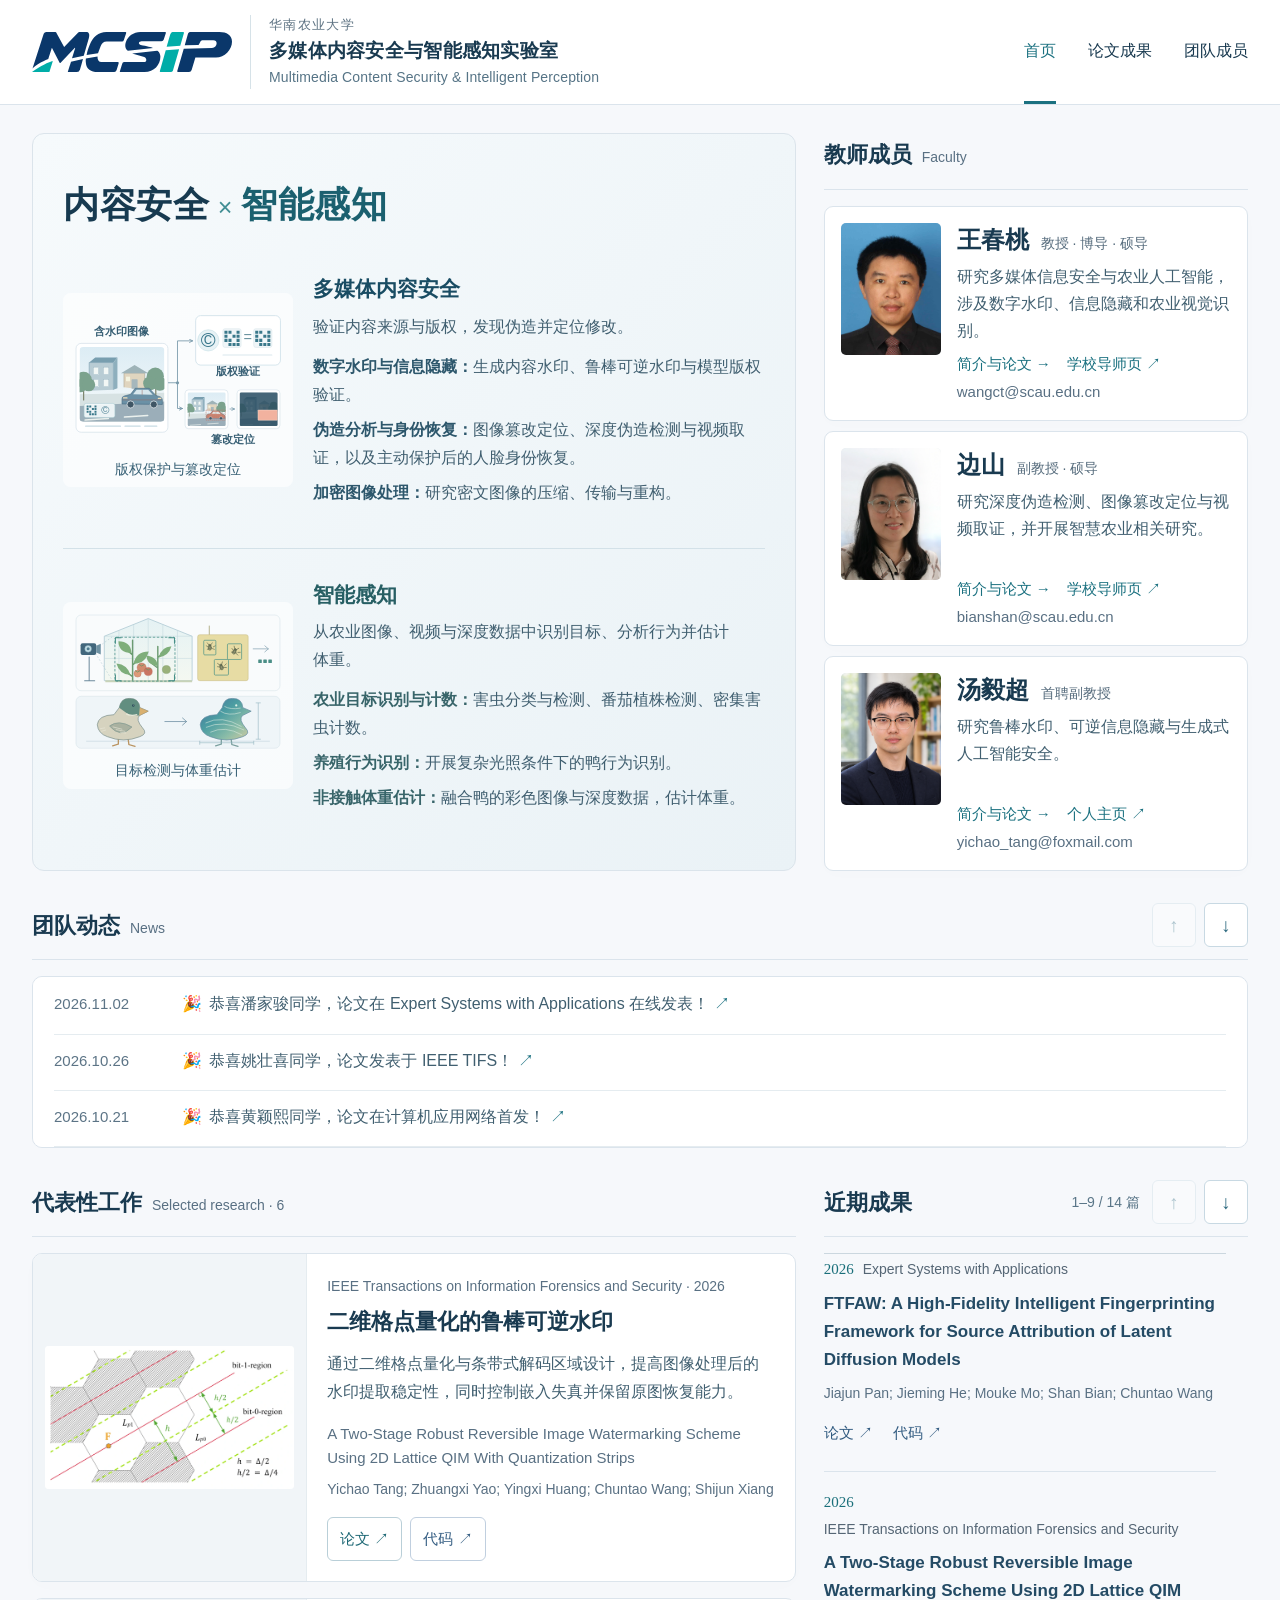
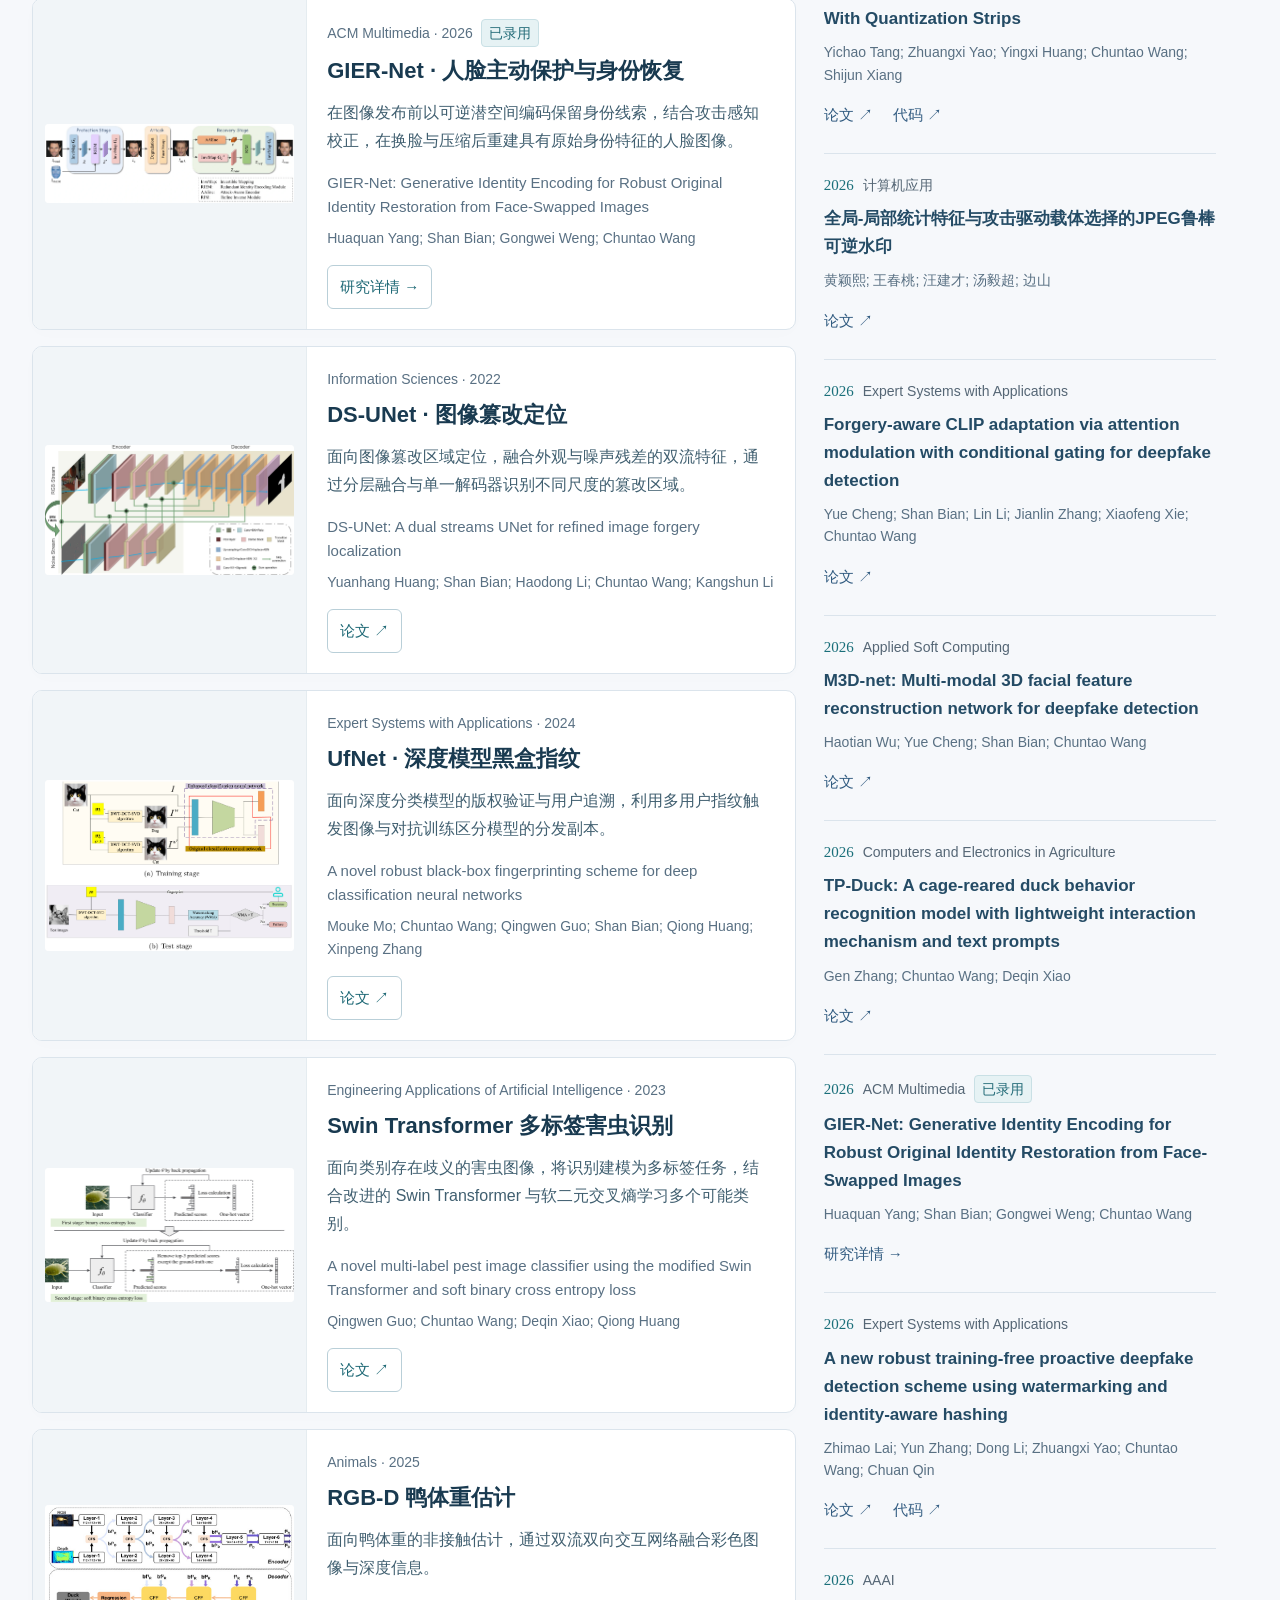
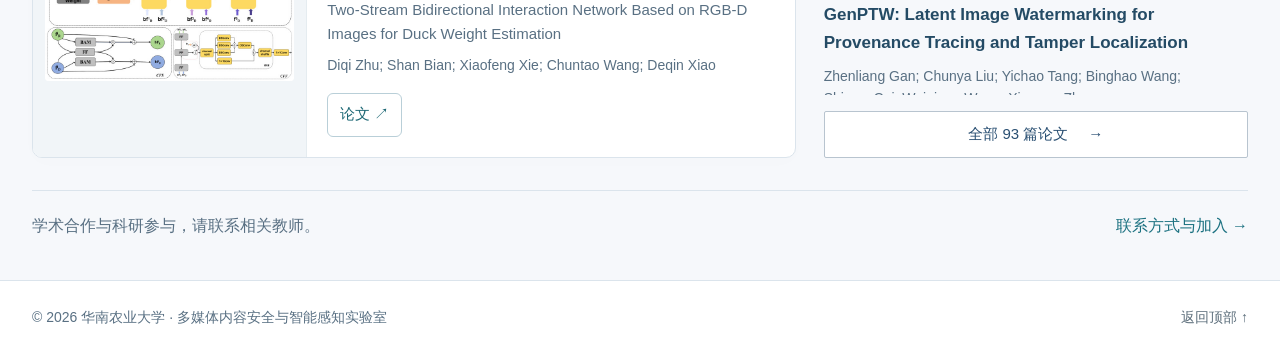
==== commit 124f1613: "Remove redundant research topic labels and size featured cards to their content" ====
--- a/index.html
+++ b/index.html
@@ -11,7 +11,7 @@
   <link rel="icon" href="/static/images/brand/mcsip-icon-small.svg" type="image/svg+xml" sizes="any">
   <link rel="apple-touch-icon" href="/static/images/brand/mcsip-apple-touch-icon.png">
   <link rel="stylesheet" href="/static/style.css?v=20261102e">
-  <link rel="stylesheet" href="/static/design-integrated.css?v=20261105g">
+  <link rel="stylesheet" href="/static/design-integrated.css?v=20261105cards">
   <link rel="stylesheet" href="/static/site-global.css?v=20261105mcsip">
 </head>
 <body id="top" class="design-integrated">
@@ -278,7 +278,6 @@
       <figure class="work-figure"><a href="/static/images/papers/qs-qim-figure4.webp" target="_blank" rel="noopener noreferrer" aria-label="查看二维格点量化的鲁棒可逆水印的论文原图"><img src="/static/images/papers/qs-qim-figure4.webp" alt="QS-QIM 条带式解码区域与码字排列，论文图4" width="760" height="320" loading="lazy"></a></figure>
       
       <div class="work-content">
-        <p class="work-topic">鲁棒可逆水印</p>
         <p class="work-venue"><span class="venue-citation">IEEE Transactions on Information Forensics and Security · 2026</span></p>
         <h3>二维格点量化的鲁棒可逆水印</h3>
         <p class="work-summary">通过二维格点量化与条带式解码区域设计，提高图像处理后的水印提取稳定性，同时控制嵌入失真并保留原图恢复能力。</p>
@@ -293,7 +292,6 @@
       <figure class="work-figure"><a href="/static/images/papers/giernet-method.webp" target="_blank" rel="noopener noreferrer" aria-label="查看GIER-Net · 人脸主动保护与身份恢复的论文原图"><img src="/static/images/papers/giernet-method.webp" alt="GIER-Net 原论文图1：保护、换脸攻击和身份恢复三阶段" width="760" height="320" loading="lazy"></a></figure>
       
       <div class="work-content">
-        <p class="work-topic">人脸主动保护</p>
         <p class="work-venue"><span class="venue-citation">ACM Multimedia · 2026</span> <span class="paper-status">已录用</span></p>
         <h3>GIER-Net · 人脸主动保护与身份恢复</h3>
         <p class="work-summary">在图像发布前以可逆潜空间编码保留身份线索，结合攻击感知校正，在换脸与压缩后重建具有原始身份特征的人脸图像。</p>
@@ -308,7 +306,6 @@
       <figure class="work-figure"><a href="/static/images/papers/enriched-dsunet-figure2.webp" target="_blank" rel="noopener noreferrer" aria-label="查看DS-UNet · 图像篡改定位的论文原图"><img src="/static/images/papers/enriched-dsunet-figure2.webp" alt="DS-UNet 原论文图2：RGB与噪声双流编码器、分层融合及单解码器结构" width="760" height="320" loading="lazy"></a></figure>
       
       <div class="work-content">
-        <p class="work-topic">图像篡改定位</p>
         <p class="work-venue"><span class="venue-citation">Information Sciences · 2022</span></p>
         <h3>DS-UNet · 图像篡改定位</h3>
         <p class="work-summary">面向图像篡改区域定位，融合外观与噪声残差的双流特征，通过分层融合与单一解码器识别不同尺度的篡改区域。</p>
@@ -323,7 +320,6 @@
       <figure class="work-figure"><a href="/static/images/papers/enriched-extra-ufnet-figure1.webp" target="_blank" rel="noopener noreferrer" aria-label="查看UfNet · 深度模型黑盒指纹的论文原图"><img src="/static/images/papers/enriched-extra-ufnet-figure1.webp" alt="UfNet通过携带用户指纹的图像训练分类模型，并在测试阶段验证模型指纹的整体框架" width="760" height="320" loading="lazy"></a></figure>
       
       <div class="work-content">
-        <p class="work-topic">模型版权与追溯</p>
         <p class="work-venue"><span class="venue-citation">Expert Systems with Applications · 2024</span></p>
         <h3>UfNet · 深度模型黑盒指纹</h3>
         <p class="work-summary">面向深度分类模型的版权验证与用户追溯，利用多用户指纹触发图像与对抗训练区分模型的分发副本。</p>
@@ -338,7 +334,6 @@
       <figure class="work-figure"><a href="/static/images/papers/enriched-swinpest-figure2.webp" target="_blank" rel="noopener noreferrer" aria-label="查看Swin Transformer 多标签害虫识别的论文原图"><img src="/static/images/papers/enriched-swinpest-figure2.webp" alt="Swin害虫识别原论文图2：普通二元交叉熵与软二元交叉熵的两阶段训练过程" width="760" height="320" loading="lazy"></a></figure>
       
       <div class="work-content">
-        <p class="work-topic" data-area="perception">害虫分类</p>
         <p class="work-venue"><span class="venue-citation">Engineering Applications of Artificial Intelligence · 2023</span></p>
         <h3>Swin Transformer 多标签害虫识别</h3>
         <p class="work-summary">面向类别存在歧义的害虫图像，将识别建模为多标签任务，结合改进的 Swin Transformer 与软二元交叉熵学习多个可能类别。</p>
@@ -353,7 +348,6 @@
       <figure class="work-figure"><a href="/static/images/papers/duck-weight-paper-figure4.jpg" target="_blank" rel="noopener noreferrer" aria-label="查看RGB-D 鸭体重估计的论文原图"><img src="/static/images/papers/duck-weight-paper-figure4.jpg" alt="原文图4：RGB与深度图双流编码器、跨模态特征交互、解码器及体重回归结构" width="760" height="320" loading="lazy"></a></figure>
       
       <div class="work-content">
-        <p class="work-topic" data-area="perception">RGB-D 体重估计</p>
         <p class="work-venue"><span class="venue-citation">Animals · 2025</span></p>
         <h3>RGB-D 鸭体重估计</h3>
         <p class="work-summary">面向鸭体重的非接触估计，通过双流双向交互网络融合彩色图像与深度信息。</p>
--- a/static/design-integrated.css
+++ b/static/design-integrated.css
@@ -77,14 +77,12 @@
 .academic-home .featured-section,.academic-home .recent-publications { min-width: 0; padding: 0; }
 .research-desk { grid-column: 1 / -1; display: grid; grid-template-columns: var(--home-columns); gap: 28px; align-items: stretch; min-width: 0; }
 .research-desk > .container { width: 100%; margin: 0; min-width: 0; }
-.academic-home .featured-grid { display: grid; grid-template-columns: minmax(0,1fr); gap: 16px; }
+.academic-home .featured-grid { display: grid; grid-template-columns: minmax(0,1fr); grid-auto-rows: max-content; align-content: start; gap: 16px; }
 .academic-home .featured-work { display: grid; grid-template-columns: minmax(220px,.72fr) minmax(0,1.28fr); min-width: 0; overflow: hidden; border: 1px solid var(--line); border-radius: 10px; background: white; box-shadow: 0 4px 18px #173a5003; }
 .academic-home .work-figure { display: flex; align-items: center; margin: 0; padding: 12px; border: 0; border-right: 1px solid #e5ecf0; background: #f1f5f8; }
 .academic-home .work-figure > a { display: block; width: 100%; height: auto; border-radius: 4px; overflow: hidden; background: white; }
 .academic-home .work-figure img { width: 100%; height: auto; max-height: 320px; max-width: 100%; object-fit: contain; object-position: center; }
 .academic-home .work-content { display: flex; flex: 1; flex-direction: column; min-width: 0; padding: 20px; }
-.academic-home .work-topic { width: fit-content; margin: 0 0 8px; padding: 0; border-radius: 0; color: #376975; background: none; font-size: 14px; line-height: 1.6; }
-.academic-home .work-topic[data-area="perception"] { color: #3c6287; background: none; }
 .academic-home .work-venue { margin: 0 0 8px; font-size: 14px; line-height: 1.7; color: #597083; }
 .academic-home .work-content h3 { margin: 0 0 12px; color: var(--ink); font-size: 22px; line-height: 1.45; font-weight: 650; }
 .academic-home .work-summary { margin: 0 0 16px; color: #405f70; font-size: 16px; line-height: 1.75; }
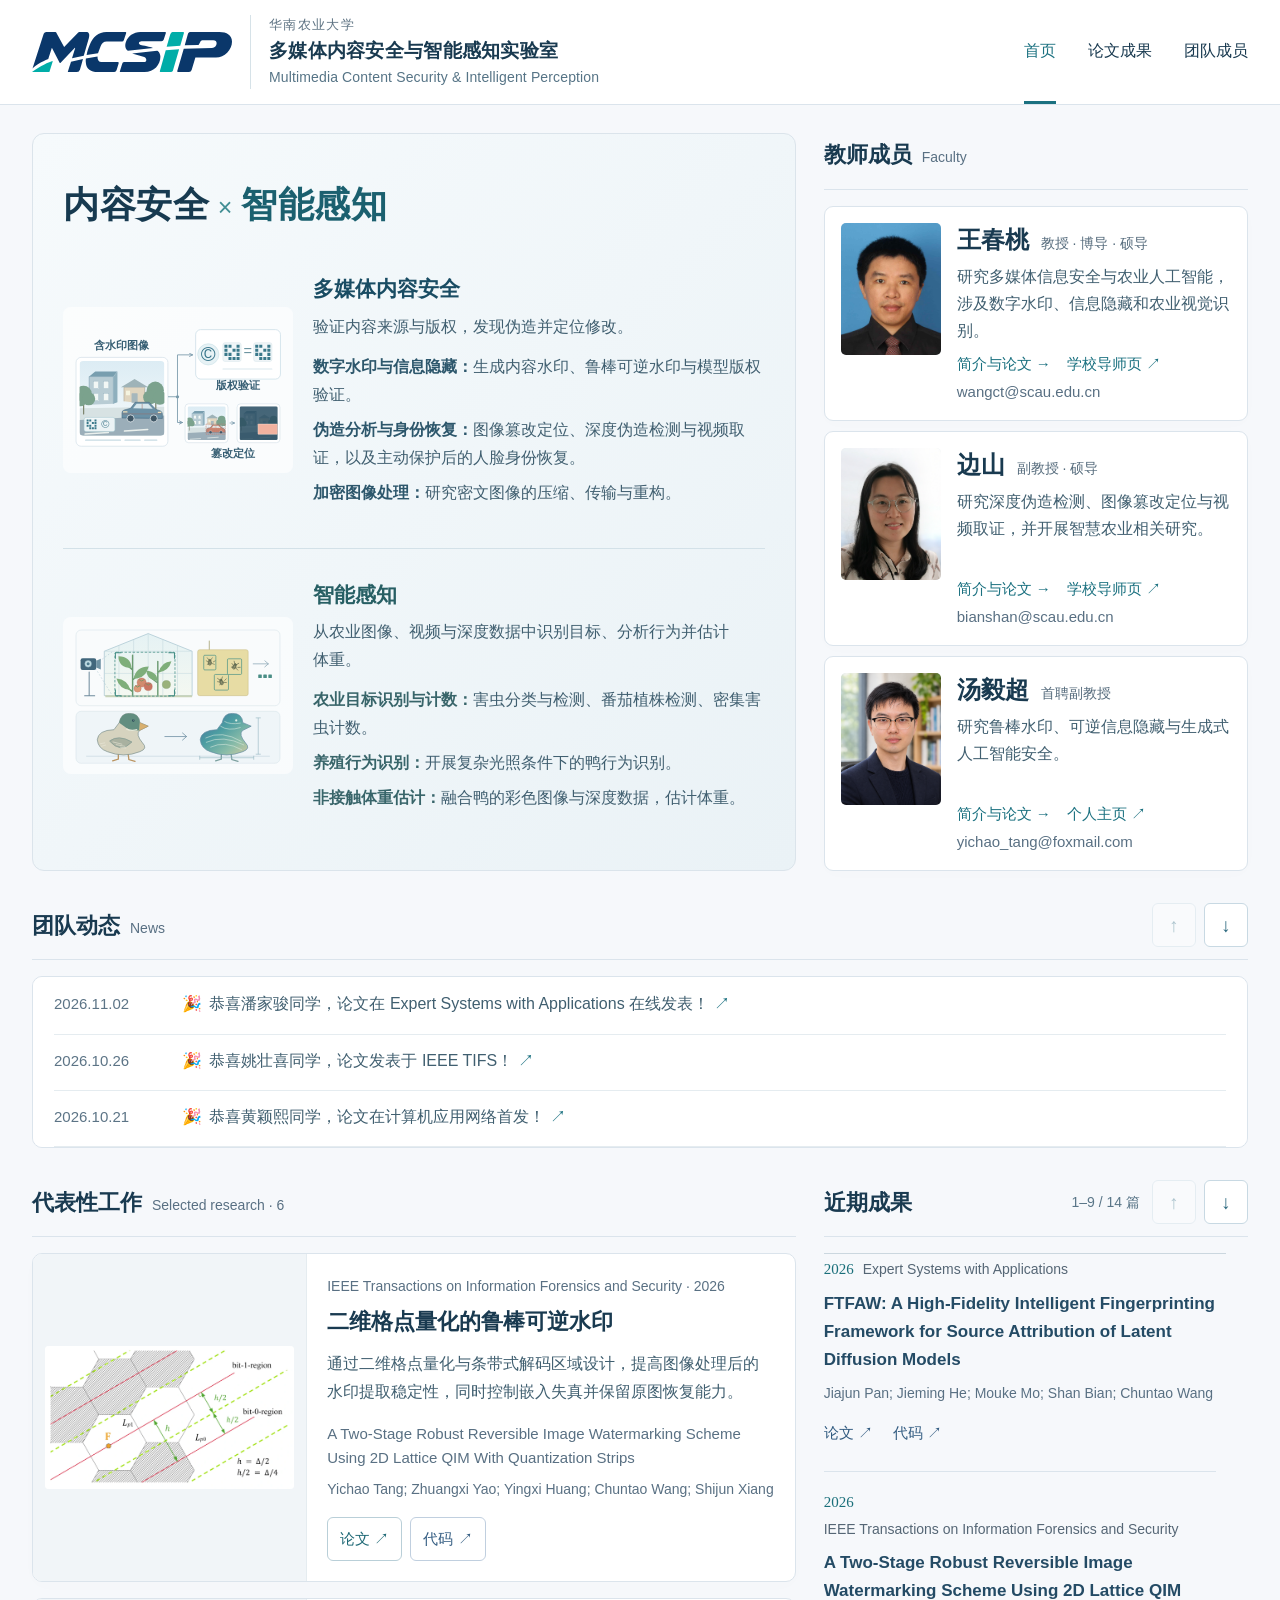
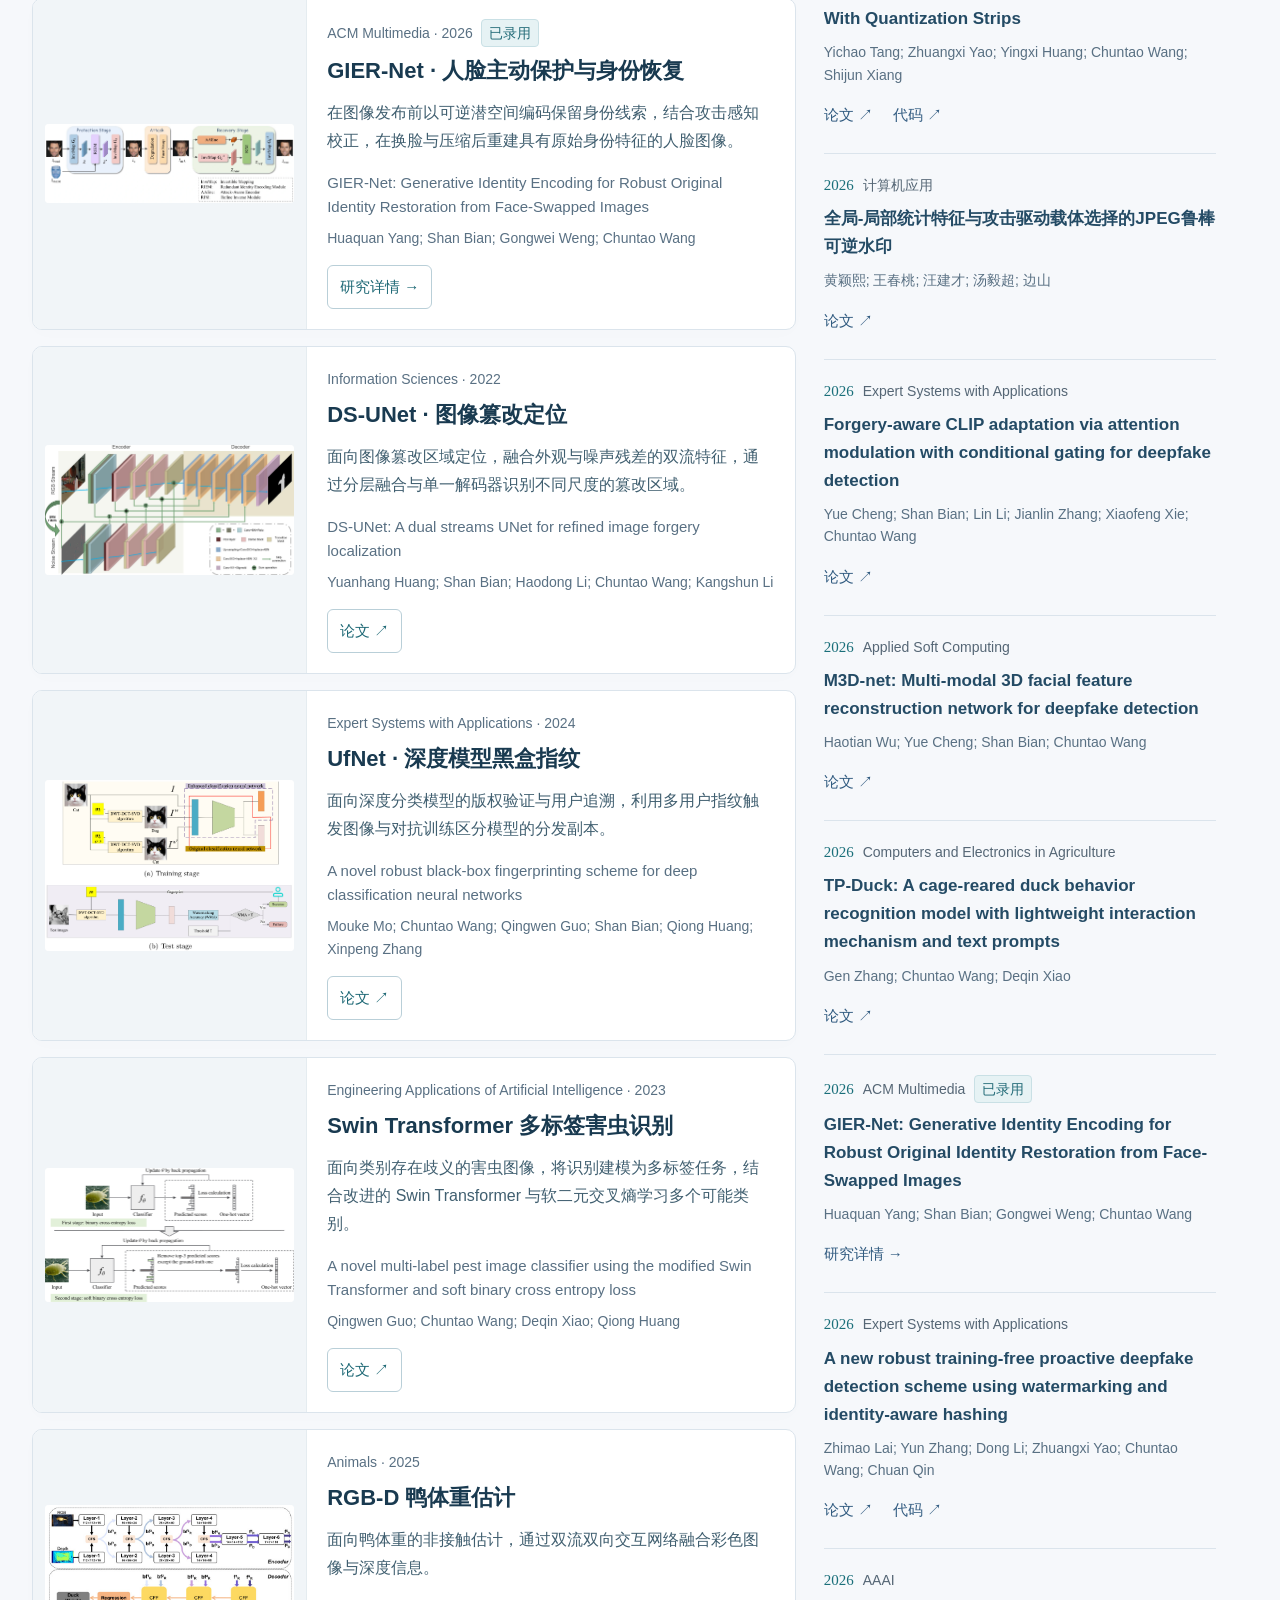
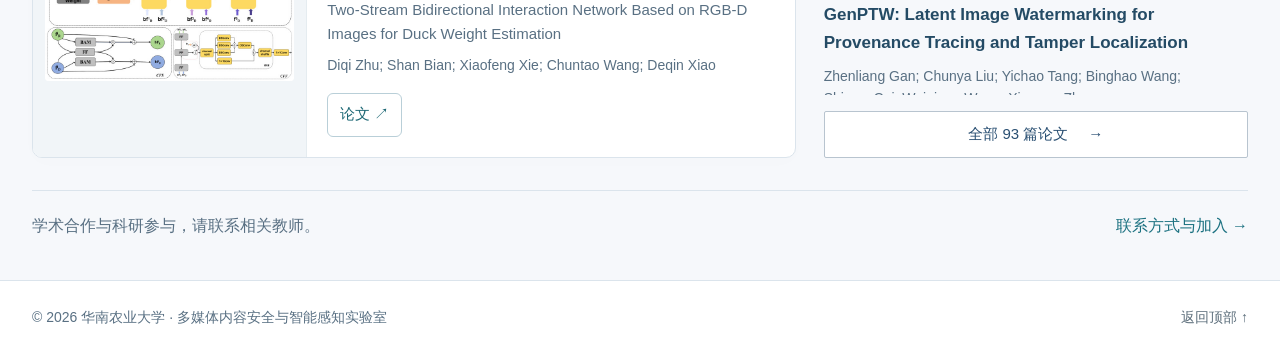
==== commit 9e3ad54d: "Reduce repeated profile and research copy, consolidate honor sources and hide empty publication type" ====
--- a/index.html
+++ b/index.html
@@ -12,7 +12,7 @@
   <link rel="apple-touch-icon" href="/static/images/brand/mcsip-apple-touch-icon.png">
   <link rel="stylesheet" href="/static/style.css?v=20261102e">
   <link rel="stylesheet" href="/static/design-integrated.css?v=20261105cards">
-  <link rel="stylesheet" href="/static/site-global.css?v=20261105mcsip">
+  <link rel="stylesheet" href="/static/site-global.css?v=20261105content">
 </head>
 <body id="top" class="design-integrated">
   <a class="skip-link" href="#main-content">跳转至主要内容</a>
@@ -125,7 +125,7 @@
     <rect x="81" y="78" width="86" height="45" rx="2" fill="#f2b29f"/>
     <rect x="81" y="78" width="86" height="45" rx="2" fill="none" stroke="#f8ddd0" stroke-width="2"/>
   </g>
-</svg><figcaption><span>版权保护与篡改定位</span></figcaption></figure>
+</svg></figure>
     <div class="research-task-copy">
       <h2 id="security-task-title">多媒体内容安全</h2>
       <p class="research-task-goal">验证内容来源与版权，发现伪造并定位修改。</p>
@@ -188,7 +188,7 @@
     <circle cx="20" cy="-32" r="2.5" fill="#dcf0e6"/>
   </g>
   <g stroke="#8bafbc" stroke-width="1.1" fill="none"><path d="M369 182v72m-5-72h10m-10 72h10M253 261h107m-107-4v8m107-8v8"/></g>
-</svg><figcaption><span>目标检测与体重估计</span></figcaption></figure>
+</svg></figure>
     <div class="research-task-copy">
       <h2 id="perception-task-title">智能感知</h2>
       <p class="research-task-goal">从农业图像、视频与深度数据中识别目标、分析行为并估计体重。</p>
--- a/static/site-global.css
+++ b/static/site-global.css
@@ -59,6 +59,7 @@
 .profile-copy > p { max-width: 52em; font-size: 17px; line-height: 1.8; }
 .profile-links { font-size: 16px; }
 .profile-honors h3 { font-size: 17px; }
+.profile-honors .honors-source { margin: 12px 0 0; color: var(--muted); font-size: 14px; line-height: 1.6; }
 .research-detail { width: min(1120px,calc(100% - 64px)); margin-block: 36px 48px; }
 .research-detail-venue { margin-bottom: 13px; color: #356780; font-size: 16px; }
 .research-detail h1 { max-width: 1050px; margin: 0 0 18px; color: #193a50; font-size: clamp(25px,2.5vw,37px); line-height: 1.4; }
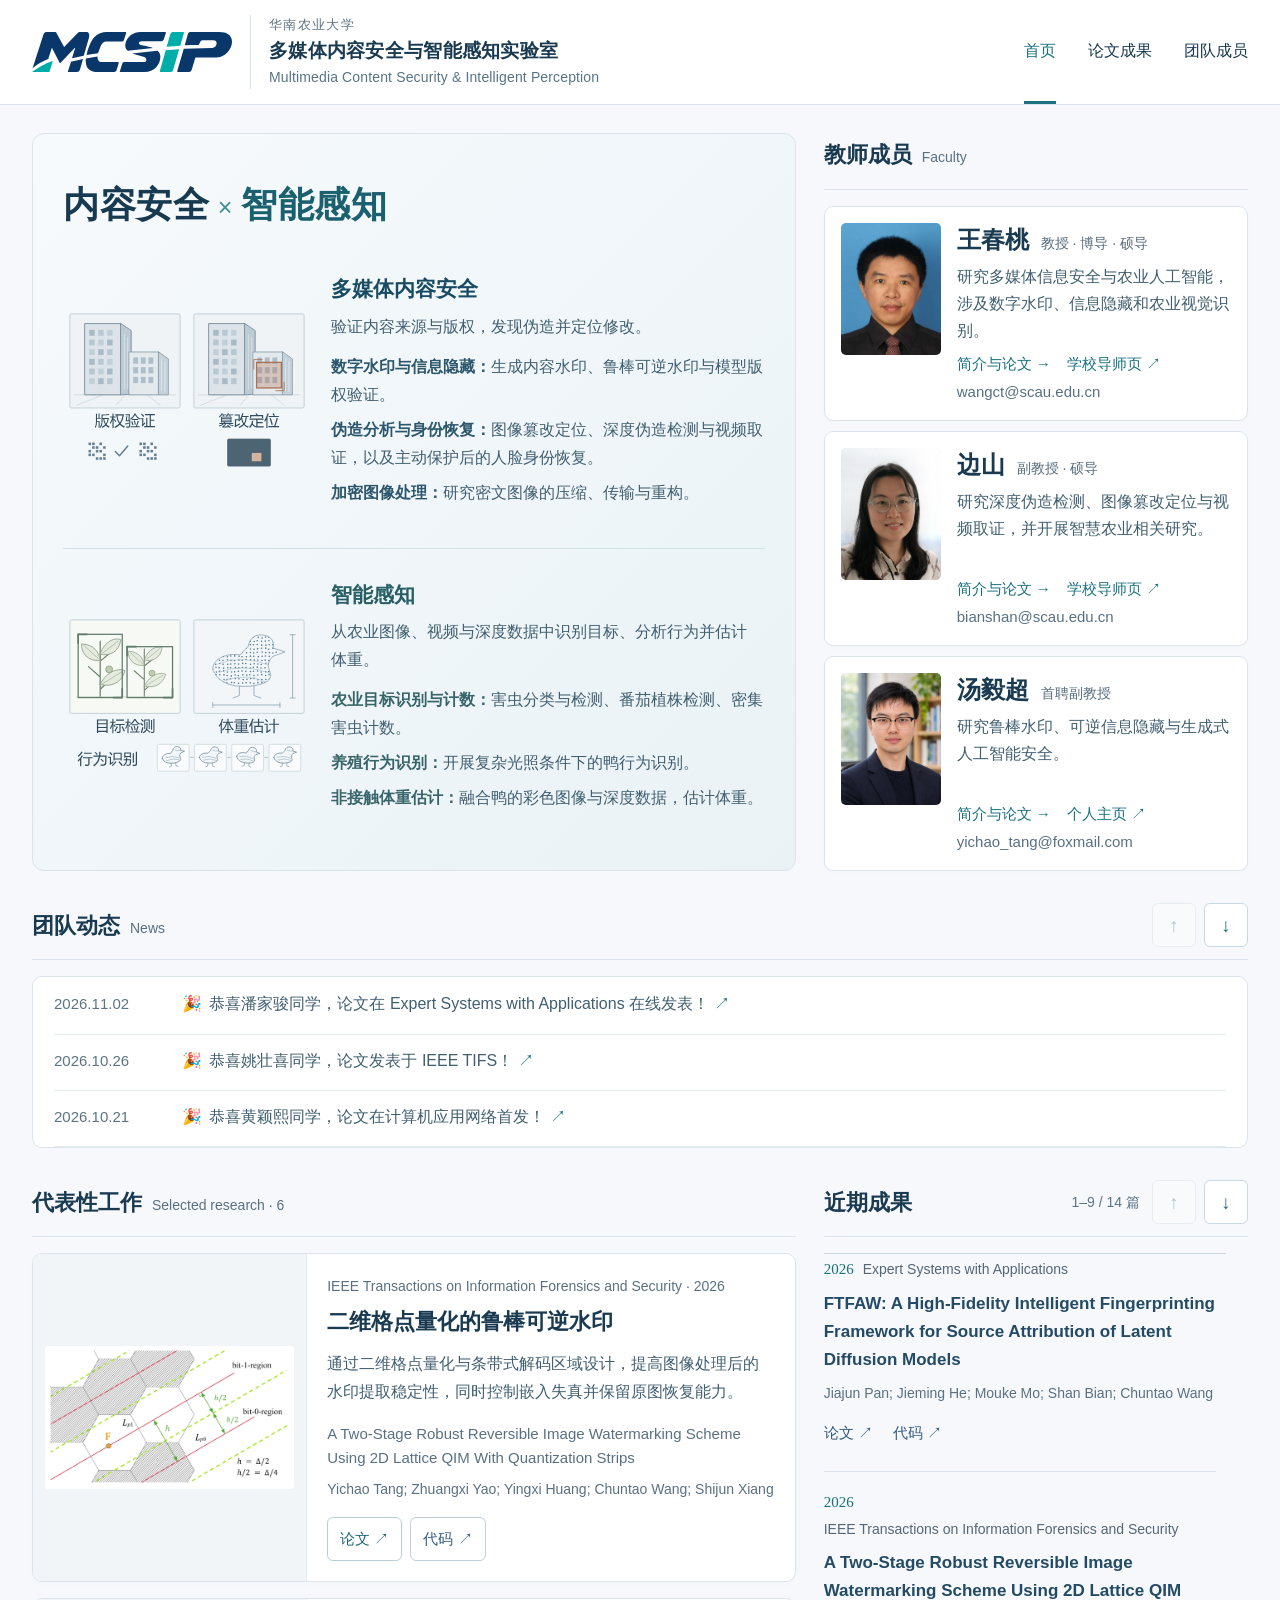
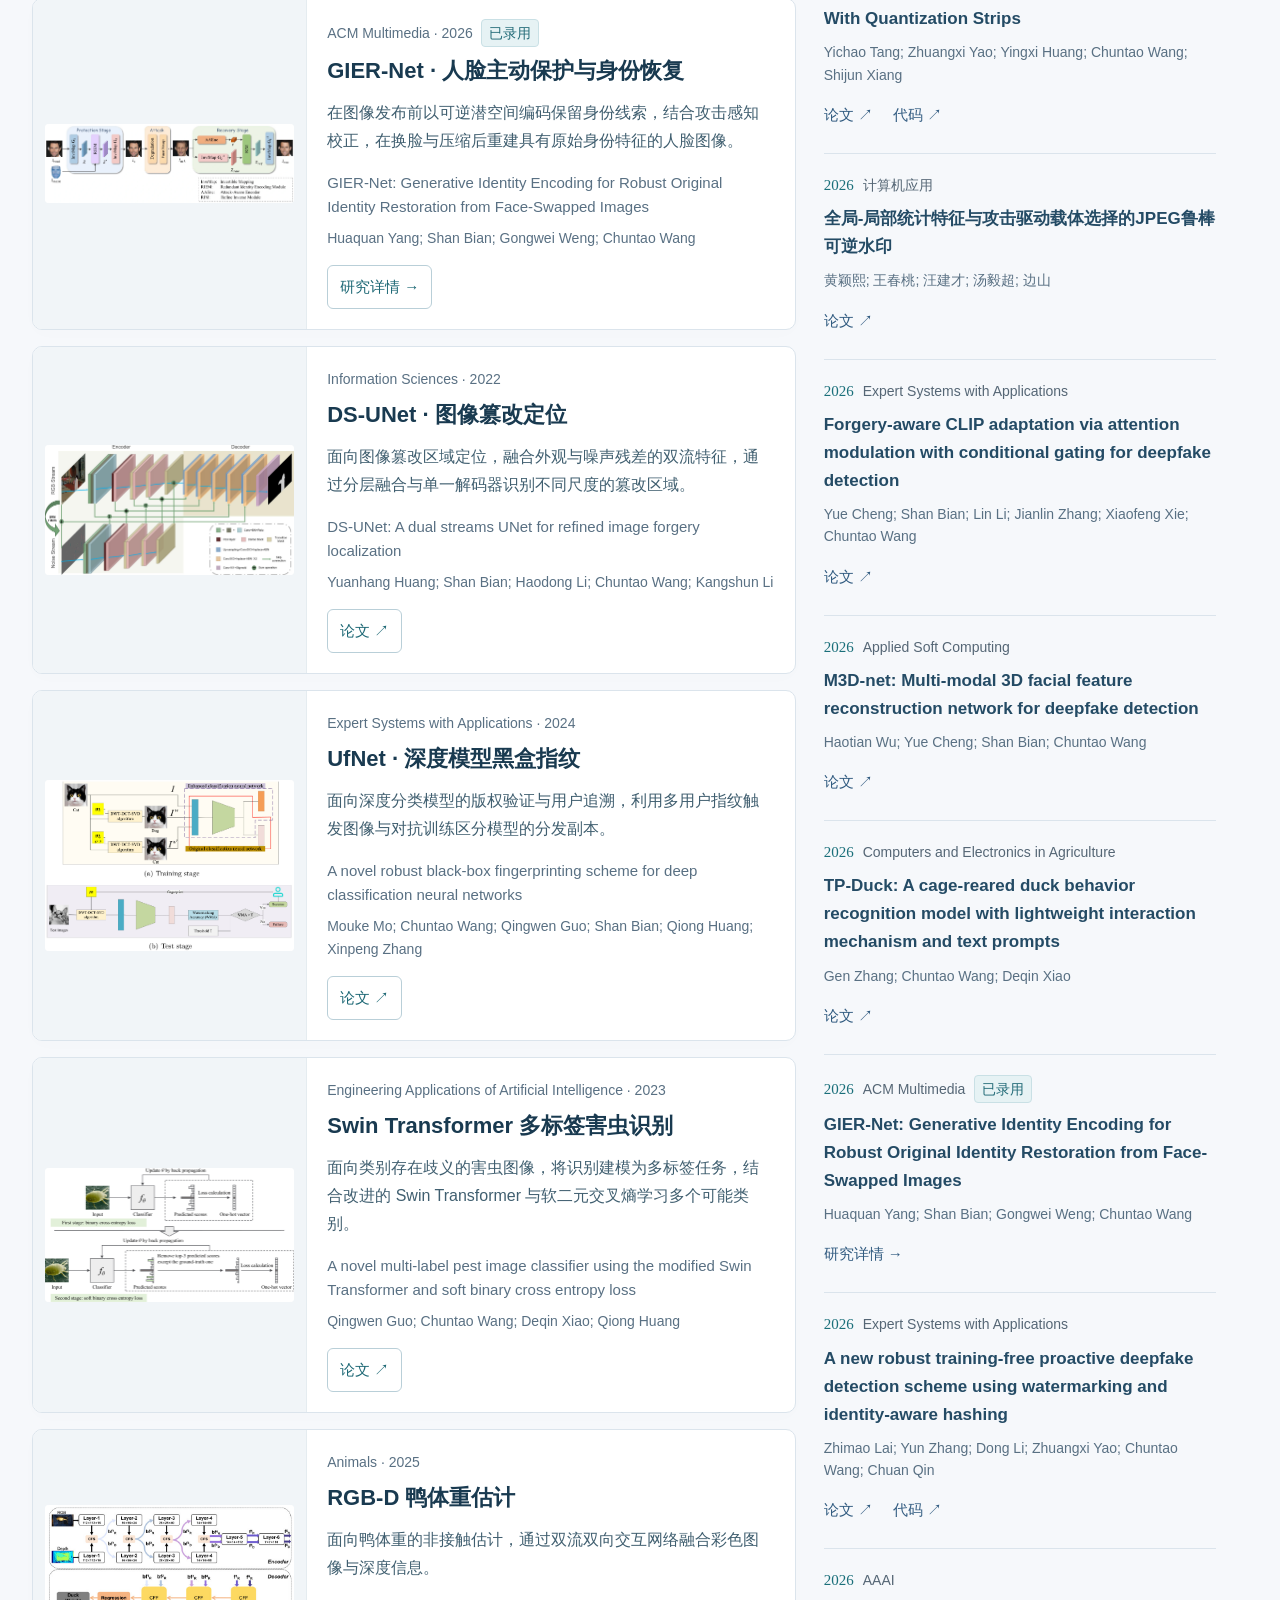
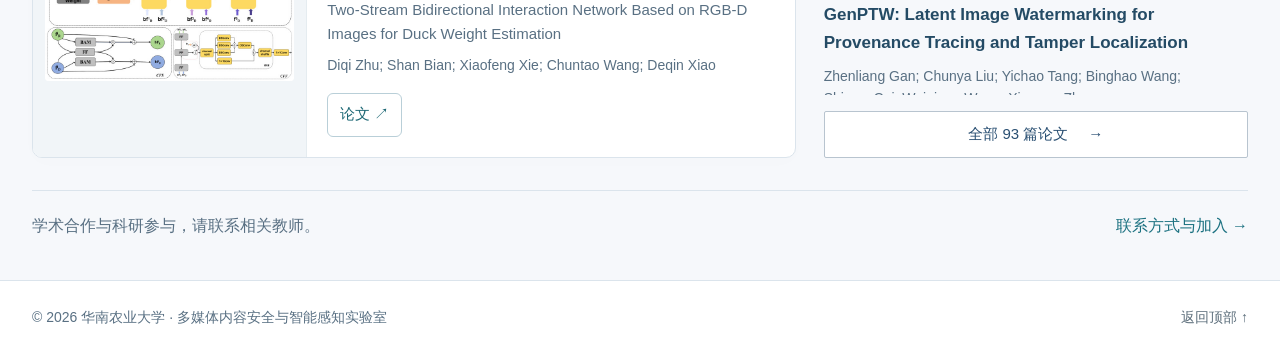
==== commit b056ac3f: "Refine original vector research plates with restrained task colors and responsive sizing" ====
--- a/index.html
+++ b/index.html
@@ -11,7 +11,7 @@
   <link rel="icon" href="/static/images/brand/mcsip-icon-small.svg" type="image/svg+xml" sizes="any">
   <link rel="apple-touch-icon" href="/static/images/brand/mcsip-apple-touch-icon.png">
   <link rel="stylesheet" href="/static/style.css?v=20261102e">
-  <link rel="stylesheet" href="/static/design-integrated.css?v=20261105cards">
+  <link rel="stylesheet" href="/static/design-integrated.css?v=20261105plates">
   <link rel="stylesheet" href="/static/site-global.css?v=20261105content">
 </head>
 <body id="top" class="design-integrated">
@@ -44,88 +44,7 @@
     <div class="intro-copy"><h1 id="lab-title" aria-label="内容安全与智能感知"><span class="theme-word">内容安全</span><span class="theme-tail"><span class="theme-cross" aria-hidden="true">×</span><span class="theme-word">智能感知</span></span></h1><div class="intro-mobile-overview" hidden><p><strong>多媒体内容安全</strong><span>水印与版权保护、伪造取证与身份恢复。</span></p><p><strong>智能感知</strong><span>农业目标识别、动物行为与体重估计。</span></p></div>
 <div class="research-task-overview">
   <article class="research-task security-task" aria-labelledby="security-task-title">
-    <figure class="research-task-illustration"><svg viewBox="0 0 420 296" xmlns="http://www.w3.org/2000/svg" role="img" aria-label="同一含水印的街景图像分为两路：提取并匹配水印标识以验证版权，或在图像编辑后标出汽车区域的修改位置">
-  <defs>
-    <linearGradient id="task-security-sky" x2="0" y2="1"><stop stop-color="#dcecf4"/><stop offset="1" stop-color="#f6fafb"/></linearGradient>
-    <pattern id="task-security-pixels" width="9" height="9" patternUnits="userSpaceOnUse"><path d="M9 0H0V9" fill="none" stroke="#bc7164" stroke-width=".8" opacity=".55"/></pattern>
-    <clipPath id="task-security-frame-clip"><rect width="168" height="148" rx="7"/></clipPath>
-    <marker id="task-security-arrow" viewBox="0 0 7 7" refX="6" refY="3.5" markerWidth="5" markerHeight="5" orient="auto"><path d="m1 1 5 2.5L1 6" fill="none" stroke="#7899aa" stroke-width="1.4" stroke-linecap="round" stroke-linejoin="round"/></marker>
-    <g id="task-security-watermark-key" fill="#39788a"><path d="M0 0h6v6H0ZM8 0h6v6H8ZM24 0h6v6h-6ZM0 8h6v6H0ZM16 8h6v6h-6ZM24 8h6v6h-6ZM0 16h6v6H0ZM8 16h6v6H8ZM24 16h6v6h-6ZM8 24h6v6H8ZM16 24h6v6h-6ZM24 24h6v6h-6Z"/></g>
-    <g id="task-security-street">
-      <rect width="168" height="148" fill="url(#task-security-sky)"/>
-      <path d="M0 94 168 91V148H0Z" fill="#d7e2e3"/>
-      <path d="M0 117 168 108V148H0Z" fill="#9baeb9"/>
-      <path d="M11 145 57 142M89 139 135 136" stroke="#eaf0ed" stroke-width="3" stroke-linecap="round"/>
-      <path d="M19 87V31H67V85" fill="#b8ccd4" stroke="#7c9eaf" stroke-width="1.1"/>
-      <path d="M19 31 31 21H75L67 31Z" fill="#789eaf"/>
-      <path d="M67 31 75 21V82L67 85Z" fill="#8eafbd"/>
-      <g fill="#f2f7f5" stroke="#88a9b8" stroke-width=".7"><rect x="27" y="40" width="11" height="15"/><rect x="47" y="40" width="11" height="15"/><rect x="27" y="64" width="11" height="15"/><rect x="47" y="64" width="11" height="15"/></g>
-      <path d="M88 80V52H129V85" fill="#e0d5bf" stroke="#a89f8a" stroke-width="1.1"/>
-      <path d="m82 52 27-16 27 16Z" fill="#9eb3b8"/>
-      <rect x="103" y="64" width="12" height="19" rx="1" fill="#a6b7bc"/>
-      <rect x="92" y="59" width="8" height="9" fill="#f4f3df"/>
-      <path d="M8 105V72m-3 6 3 6 5-9M151 100V65m-5 10 5 6 5-13" stroke="#7f8770" stroke-width="2.5" stroke-linecap="round"/>
-      <g fill="#7ba28d"><circle cx="8" cy="65" r="16"/><circle cx="1" cy="77" r="13"/><circle cx="18" cy="75" r="13"/><circle cx="150" cy="58" r="17"/><circle cx="140" cy="72" r="14"/><circle cx="159" cy="73" r="14"/></g>
-      <path d="M84 113v-10q0-5 5-6l12-3 9-12h28l13 14 9 3q4 2 4 6v9Z" fill="#6b91a6" stroke="#496c83" stroke-width="1.2"/>
-      <path d="m106 94 7-9h23l9 10Z" fill="#d7e7ed"/>
-      <path d="M124 85v10M85 105h77" stroke="#976b62" stroke-width="1"/>
-      <g fill="#3f5665" stroke="#edf3f5" stroke-width="1.4"><circle cx="101" cy="114" r="7"/><circle cx="147" cy="114" r="7"/></g>
-      <path d="M87 101h7m62 1h5" stroke="#f2dfbb" stroke-width="2.2" stroke-linecap="round"/>
-    </g>
-  </defs>
-
-  <g font-family="-apple-system, BlinkMacSystemFont, 'Microsoft YaHei', sans-serif" fill="#365e73" font-size="22" font-weight="600" text-anchor="middle">
-    <text x="99" y="65">含水印图像</text>
-    <text x="329" y="145">版权验证</text>
-    <text x="318" y="279">篡改定位</text>
-  </g>
-
-  <rect x="8" y="82" width="182" height="176" rx="10" fill="#fff" stroke="#d3e0e8" stroke-width="1.4"/>
-  <g transform="translate(15 89)" clip-path="url(#task-security-frame-clip)">
-    <use href="#task-security-street"/>
-    <rect x="9" y="112" width="61" height="28" rx="4" fill="#f6fbfc" fill-opacity=".9" stroke="#aacbd4" stroke-width="1"/>
-    <use href="#task-security-watermark-key" transform="translate(14 116) scale(.65)"/>
-    <text x="51" y="133" text-anchor="middle" fill="#4d8193" font-size="22" font-family="Arial, sans-serif">©</text>
-  </g>
-  <path d="M27 246h69m9 0h30m9 0h24" stroke="#c7dbe4" stroke-width="2.3" stroke-linecap="round"/>
-
-  <g fill="none" stroke="#7899aa" stroke-width="1.7" stroke-linecap="round" stroke-linejoin="round">
-    <path d="M191 160h18"/>
-    <path d="M209 160V77h30" marker-end="url(#task-security-arrow)"/>
-    <path d="M209 160v51h10" marker-end="url(#task-security-arrow)"/>
-  </g>
-  <circle cx="209" cy="160" r="3.2" fill="#7899aa"/>
-
-  <rect x="245" y="27" width="168" height="98" rx="10" fill="#fff" stroke="#c8dce5" stroke-width="1.4"/>
-  <circle cx="270" cy="76" r="21" fill="#e7f2f5" stroke="#c7dfe6" stroke-width="1.2"/>
-  <text x="270" y="89" text-anchor="middle" fill="#37758a" font-size="40" font-family="Arial, sans-serif">©</text>
-  <rect x="299" y="53" width="36" height="37" rx="4" fill="#f0f6f8" stroke="#d6e4ea"/>
-  <use href="#task-security-watermark-key" transform="translate(302 57)"/>
-  <text x="348" y="80" text-anchor="middle" fill="#648f9c" font-size="29" font-family="Arial, sans-serif">=</text>
-  <rect x="360" y="53" width="36" height="37" rx="4" fill="#f0f6f8" stroke="#d6e4ea"/>
-  <use href="#task-security-watermark-key" transform="translate(363 57)"/>
-  <path d="M299 105h97" stroke="#d9e7ed" stroke-width="2" stroke-linecap="round"/>
-
-  <rect x="224" y="174" width="85" height="77" rx="7" fill="#fff" stroke="#d3e0e8" stroke-width="1.2"/>
-  <g transform="translate(229 179) scale(.45)" clip-path="url(#task-security-frame-clip)">
-    <use href="#task-security-street"/>
-    <path d="M84 113v-10q0-5 5-6l12-3 9-12h28l13 14 9 3q4 2 4 6v9Z" fill="#cc8773" stroke="#9d655b" stroke-width="1.5"/>
-    <path d="m106 94 7-9h23l9 10Z" fill="#e2e9e7"/>
-    <path d="M124 85v10M85 105h77" stroke="#a1695d" stroke-width="1.1"/>
-    <g fill="#3f5665" stroke="#edf3f5" stroke-width="1.4"><circle cx="101" cy="114" r="7"/><circle cx="147" cy="114" r="7"/></g>
-    <rect x="81" y="78" width="86" height="45" rx="2" fill="url(#task-security-pixels)" stroke="#c67c6b" stroke-width="2.2" stroke-dasharray="6 3"/>
-  </g>
-
-  <path d="M313 212h9" fill="none" stroke="#7899aa" stroke-width="1.5" stroke-linecap="round" marker-end="url(#task-security-arrow)"/>
-
-  <rect x="327" y="174" width="85" height="77" rx="7" fill="#fff" stroke="#d3e0e8" stroke-width="1.2"/>
-  <g transform="translate(332 179) scale(.45)" clip-path="url(#task-security-frame-clip)">
-    <rect width="168" height="148" fill="#284c60"/>
-    <use href="#task-security-street" opacity=".16"/>
-    <rect x="81" y="78" width="86" height="45" rx="2" fill="#f2b29f"/>
-    <rect x="81" y="78" width="86" height="45" rx="2" fill="none" stroke="#f8ddd0" stroke-width="2"/>
-  </g>
-</svg></figure>
+    <figure class="research-task-illustration"><img src="/static/images/research/content-security-plate-v1.svg" alt="版权验证与图像篡改区域定位" width="360" height="240" decoding="async"></figure>
     <div class="research-task-copy">
       <h2 id="security-task-title">多媒体内容安全</h2>
       <p class="research-task-goal">验证内容来源与版权，发现伪造并定位修改。</p>
@@ -137,58 +56,7 @@
     </div>
   </article>
   <article class="research-task perception-task" aria-labelledby="perception-task-title">
-    <figure class="research-task-illustration"><svg viewBox="0 0 420 280" xmlns="http://www.w3.org/2000/svg" role="img" aria-label="相机观测番茄植株和黄板害虫，检测框对应目标；鸭的彩色外观与同轮廓深度图用于非接触测量">
-  <defs>
-    <linearGradient id="task-perception-glass" x2="0" y2="1"><stop stop-color="#e5f2f4"/><stop offset="1" stop-color="#f4f8f1"/></linearGradient>
-    <linearGradient id="task-perception-depth" x1="0" y1="0" x2="1" y2="1"><stop stop-color="#426c9c"/><stop offset=".4" stop-color="#4c9da2"/><stop offset=".72" stop-color="#8cbda8"/><stop offset="1" stop-color="#d8ca9d"/></linearGradient>
-    <path id="task-perception-duck" d="M-62 12Q-60-10-24-11L-12-27Q-8-49 11-48Q33-49 35-27L54-19 34-9Q25 0 41 19Q54 32 35 39Q-2 54-39 39Q-60 32-62 12Z"/>
-    <g id="task-perception-pest" stroke="#566049" stroke-linecap="round" fill="none"><ellipse cy="1" rx="3.4" ry="5" fill="#7b8062" stroke-width=".8"/><ellipse cy="-4" rx="2.2" ry="2" fill="#647056" stroke-width=".8"/><path d="m-2-5-3-4m7 4 3-4m-8 8-4-2m7 5-5 2m12-5 4-2m-7 5 5 2" stroke-width="1.1"/><path d="M0-1v6" stroke="#b8b88a" stroke-width=".8"/></g>
-  </defs>
-  <rect x="8" y="8" width="404" height="150" rx="10" fill="#f9fbfc" stroke="#d3e1e7"/>
-  <path d="M64 138V50L151 15 238 50V138Z" fill="url(#task-perception-glass)" stroke="#acc8d2" stroke-width="1.5"/>
-  <path d="M64 50H238M93 38v100m29-112v112m29-123v123m29-112v112m29-100v100" fill="none" stroke="#c1d7de" stroke-width="1"/>
-  <path d="M64 94H238" stroke="#c1d7de"/>
-  <path d="M66 139h172" stroke="#c8d3b8" stroke-width="4"/>
-  <path d="M120 137V58m0 29-20-17m20 37 24-20m-24 43-26-19M170 137V70m0 22 18-14m-18 35-17-13" fill="none" stroke="#6b9b71" stroke-width="2.8" stroke-linecap="round"/>
-  <g fill="#7eae7a"><path d="M118 83Q92 83 92 60Q116 60 118 83Z"/><path d="M122 104Q145 105 152 80Q127 80 122 104Z"/><path d="M116 127Q94 126 88 104Q110 106 116 127Z"/><path d="M169 109Q149 106 147 88Q170 91 169 109Z"/><path d="M172 92Q192 89 197 70Q177 71 172 92Z"/></g>
-  <g stroke="#bc675b" stroke-width=".8"><circle cx="138" cy="112" r="9" fill="#d18b6e"/><circle cx="151" cy="120" r="8" fill="#c97561"/><circle cx="130" cy="124" r="7" fill="#dd9b78"/></g>
-  <path d="m133 106 5 3 5-3m3 8 5 3 5-3m-31 4 5 3 5-3" fill="none" stroke="#6e9369" stroke-width="1.6"/>
-  <circle cx="187" cy="116" r="8" fill="#9ab17a" stroke="#7c9868" stroke-width=".8"/>
-  <rect x="85" y="52" width="119" height="87" rx="3" fill="none" stroke="#438d85" stroke-width="1.5" stroke-dasharray="5 3"/>
-  <path d="M86 53h12m-12 0v12m117-12h-12m12 0v12M86 138h12m-12 0v-12m117 12h-12m12 0v-12" stroke="#438d85" stroke-width="2" fill="none"/>
-  <path d="M43 78 80 51M43 78 80 138" stroke="#a0c0cb" stroke-width="1" stroke-dasharray="3 4"/>
-  <path d="M34 91v47m-9 0h20" stroke="#6e8a9c" stroke-width="2" stroke-linecap="round"/>
-  <rect x="17" y="64" width="31" height="23" rx="4" fill="#42677c"/>
-  <path d="m48 69 9-4v21l-9-4Z" fill="#6f92a3"/>
-  <circle cx="32" cy="75" r="6.5" fill="#c4e0e7" stroke="#8dafbe"/>
-  <circle cx="32" cy="75" r="3" fill="#4e7b8f"/>
-  <path d="M272 29v19" stroke="#9f9d6b" stroke-width="1.5"/>
-  <rect x="249" y="47" width="100" height="91" rx="4" fill="#e7dca4" stroke="#c8bc83"/>
-  <g transform="translate(273 72)"><use href="#task-perception-pest"/></g><g transform="translate(322 80) rotate(25)"><use href="#task-perception-pest"/></g><g transform="translate(296 111) rotate(-18)"><use href="#task-perception-pest"/></g>
-  <g fill="none" stroke="#418e85" stroke-width="1.3"><rect x="261" y="58" width="24" height="29" rx="2"/><rect x="308" y="65" width="28" height="31" rx="2"/><rect x="282" y="96" width="28" height="31" rx="2"/></g>
-  <path d="M359 75h30m-7-6 7 6-7 6" stroke="#8ba7b5" stroke-width="1.5" fill="none" stroke-linecap="round"/>
-  <g fill="#4a8e86"><rect x="369" y="96" width="7" height="7" rx="1"/><rect x="379" y="96" width="7" height="7" rx="1"/><rect x="389" y="96" width="7" height="7" rx="1"/></g>
-  <rect x="8" y="169" width="404" height="103" rx="10" fill="#eff5f8" stroke="#d3e1e7"/>
-  <path d="M28 258H392" stroke="#c8d9e1" stroke-width="1.4"/>
-  <g transform="translate(104 215) scale(.87)">
-    <path d="M-14 40v16l-13 4m35-18 2 15 14 4" fill="none" stroke="#ba9461" stroke-width="3" stroke-linecap="round"/>
-    <use href="#task-perception-duck" fill="#d6d3bf" stroke="#7d918f" stroke-width="1.6"/>
-    <path d="M-12-27Q-8-49 11-48Q33-49 35-27L34-9 13-9 3-16Z" fill="#628e80"/>
-    <path d="m35-27 19 8-20 10" fill="#d9b06f" stroke="#b19563" stroke-width="1"/>
-    <path d="M-34 15Q-14-1 17 17Q-9 44-34 15Z" fill="#a9b1a0" stroke="#7a958e" stroke-width="1.4"/>
-    <path d="m-26 17 20 5m-13 1 20 4m-10 2 12 2M-45 19l-10 2m12 3-10 3" stroke="#e9e7d8" stroke-width="1.4" stroke-linecap="round"/>
-    <circle cx="20" cy="-32" r="2.8" fill="#294c57"/><circle cx="21" cy="-33" r=".8" fill="#fff"/>
-    <path d="M4-13q10 6 25 2" stroke="#e7e8d8" stroke-width="3" fill="none"/>
-  </g>
-  <path d="M184 219h43m-8-7 8 7-8 7" fill="none" stroke="#7b9aab" stroke-width="1.7" stroke-linecap="round" stroke-linejoin="round"/>
-  <g transform="translate(308 215) scale(.87)">
-    <path d="M-14 40v16l-13 4m35-18 2 15 14 4" fill="none" stroke="#7ca09f" stroke-width="3" stroke-linecap="round"/>
-    <use href="#task-perception-duck" fill="url(#task-perception-depth)" stroke="#638da2" stroke-width="1.6"/>
-    <path d="M-50 8Q-13-11 32 16M-49 18Q-10 0 38 24M-39 29Q-6 13 33 35M-16-19q18 12 46 3M-7-30q13 8 37 4" stroke="#d9eade" stroke-width="1.5" fill="none" opacity=".85"/>
-    <circle cx="20" cy="-32" r="2.5" fill="#dcf0e6"/>
-  </g>
-  <g stroke="#8bafbc" stroke-width="1.1" fill="none"><path d="M369 182v72m-5-72h10m-10 72h10M253 261h107m-107-4v8m107-8v8"/></g>
-</svg></figure>
+    <figure class="research-task-illustration"><img src="/static/images/research/intelligent-perception-plate-v1.svg" alt="植株目标检测、鸭的RGB-D体重估计与行为识别" width="360" height="240" decoding="async"></figure>
     <div class="research-task-copy">
       <h2 id="perception-task-title">智能感知</h2>
       <p class="research-task-goal">从农业图像、视频与深度数据中识别目标、分析行为并估计体重。</p>
--- a/static/design-integrated.css
+++ b/static/design-integrated.css
@@ -42,11 +42,10 @@
 .faculty-links a:hover,.faculty-email:hover { text-decoration: underline; text-underline-offset: 4px; }
 .faculty-email { display: inline-block; max-width: 100%; margin-top: 2px; color: var(--muted); font-size: 15px; line-height: 24px; overflow-wrap: anywhere; }
 .research-task-overview { display: grid; flex: 1; grid-template-rows: repeat(2,minmax(min-content,1fr)); gap: 20px; }
-.research-task { display: grid; grid-template-columns: 230px minmax(0,1fr); gap: 20px; align-items: center; }
+.research-task { display: grid; grid-template-columns: clamp(248px,28cqi,280px) minmax(0,1fr); gap: 20px; align-items: center; }
 .research-task + .research-task { border-top: 1px solid #d3e1e8; padding-top: 20px; }
-.research-task-illustration { margin: 0; padding: 8px 8px 6px; background: #ffffffa6; border: 1px solid transparent; border-radius: 8px; min-width: 0; }
-.research-task-illustration svg { display: block; width: 100%; height: auto; }
-.research-task-illustration figcaption { display: block; padding: 7px 2px 0; color: #386176; font-size: 14px; line-height: 1.6; text-align: center; }
+.research-task-illustration { margin: 0; padding: 0; background: transparent; border: 0; border-radius: 0; min-width: 0; }
+.research-task-illustration img { display: block; width: 100%; height: auto; aspect-ratio: 3 / 2; }
 .research-task-copy { min-width: 0; }
 .research-task-copy h2 { margin: 0 0 8px; color: #194c63; font-size: 21px; font-weight: 650; line-height: 1.5; }
 .research-task-copy .research-task-goal { margin: 0 0 12px; color: #405f70; font-size: 16px; line-height: 1.75; text-wrap: pretty; }
@@ -188,22 +187,19 @@
 }
 
 /* Follow the actual intro-column width, including narrow desktop columns. */
-@container lab-intro (min-width:720px) {
-  .research-task { grid-template-columns: 260px minmax(0,1fr); }
-}
-@container lab-intro (max-width:559px) {
-  .research-task { grid-template-columns: 220px minmax(0,1fr); grid-template-rows: auto minmax(0,1fr) auto; gap: 8px 16px; align-items: start; }
+@container lab-intro (max-width:619px) {
+  .research-task { grid-template-columns: 232px minmax(0,1fr); grid-template-rows: auto minmax(0,1fr) auto; gap: 8px 16px; align-items: start; }
   .research-task-copy { display: contents; }
   .research-task-illustration { grid-column: 1; grid-row: 1 / span 2; }
-  .research-task-copy h2 { grid-column: 2; margin: 0; }
-  .research-task-copy .research-task-goal { grid-column: 2; margin: 0; text-wrap: pretty; }
-  .research-task-list { grid-column: 1 / -1; margin-top: 7px; }
-}
-@container lab-intro (max-width:399px) {
-  .research-task { grid-template-columns: minmax(0,1fr); grid-template-rows: none; gap: 8px; }
+  .research-task-copy h2 { grid-column: 2; grid-row: 1; margin: 0; }
+  .research-task-copy .research-task-goal { grid-column: 2; grid-row: 2; margin: 0; text-wrap: pretty; }
+  .research-task-list { grid-column: 1 / -1; grid-row: 3; margin-top: 7px; }
+}
+@container lab-intro (max-width:459px) {
+  .research-task { grid-template-columns: minmax(0,1fr); grid-template-rows: none; gap: 10px; }
   .research-task-copy h2 { grid-column: 1; grid-row: 1; }
-  .research-task-copy .research-task-goal { grid-column: 1; grid-row: 2; text-wrap: balance; }
-  .research-task-illustration { grid-column: 1; grid-row: 3; width: min(100%,300px); justify-self: center; margin-top: 4px; }
+  .research-task-copy .research-task-goal { grid-column: 1; grid-row: 2; text-wrap: pretty; }
+  .research-task-illustration { grid-column: 1; grid-row: 3; width: min(100%,300px); justify-self: center; margin: 4px 0 2px; }
   .research-task-list { grid-column: 1; grid-row: 4; }
 }
 
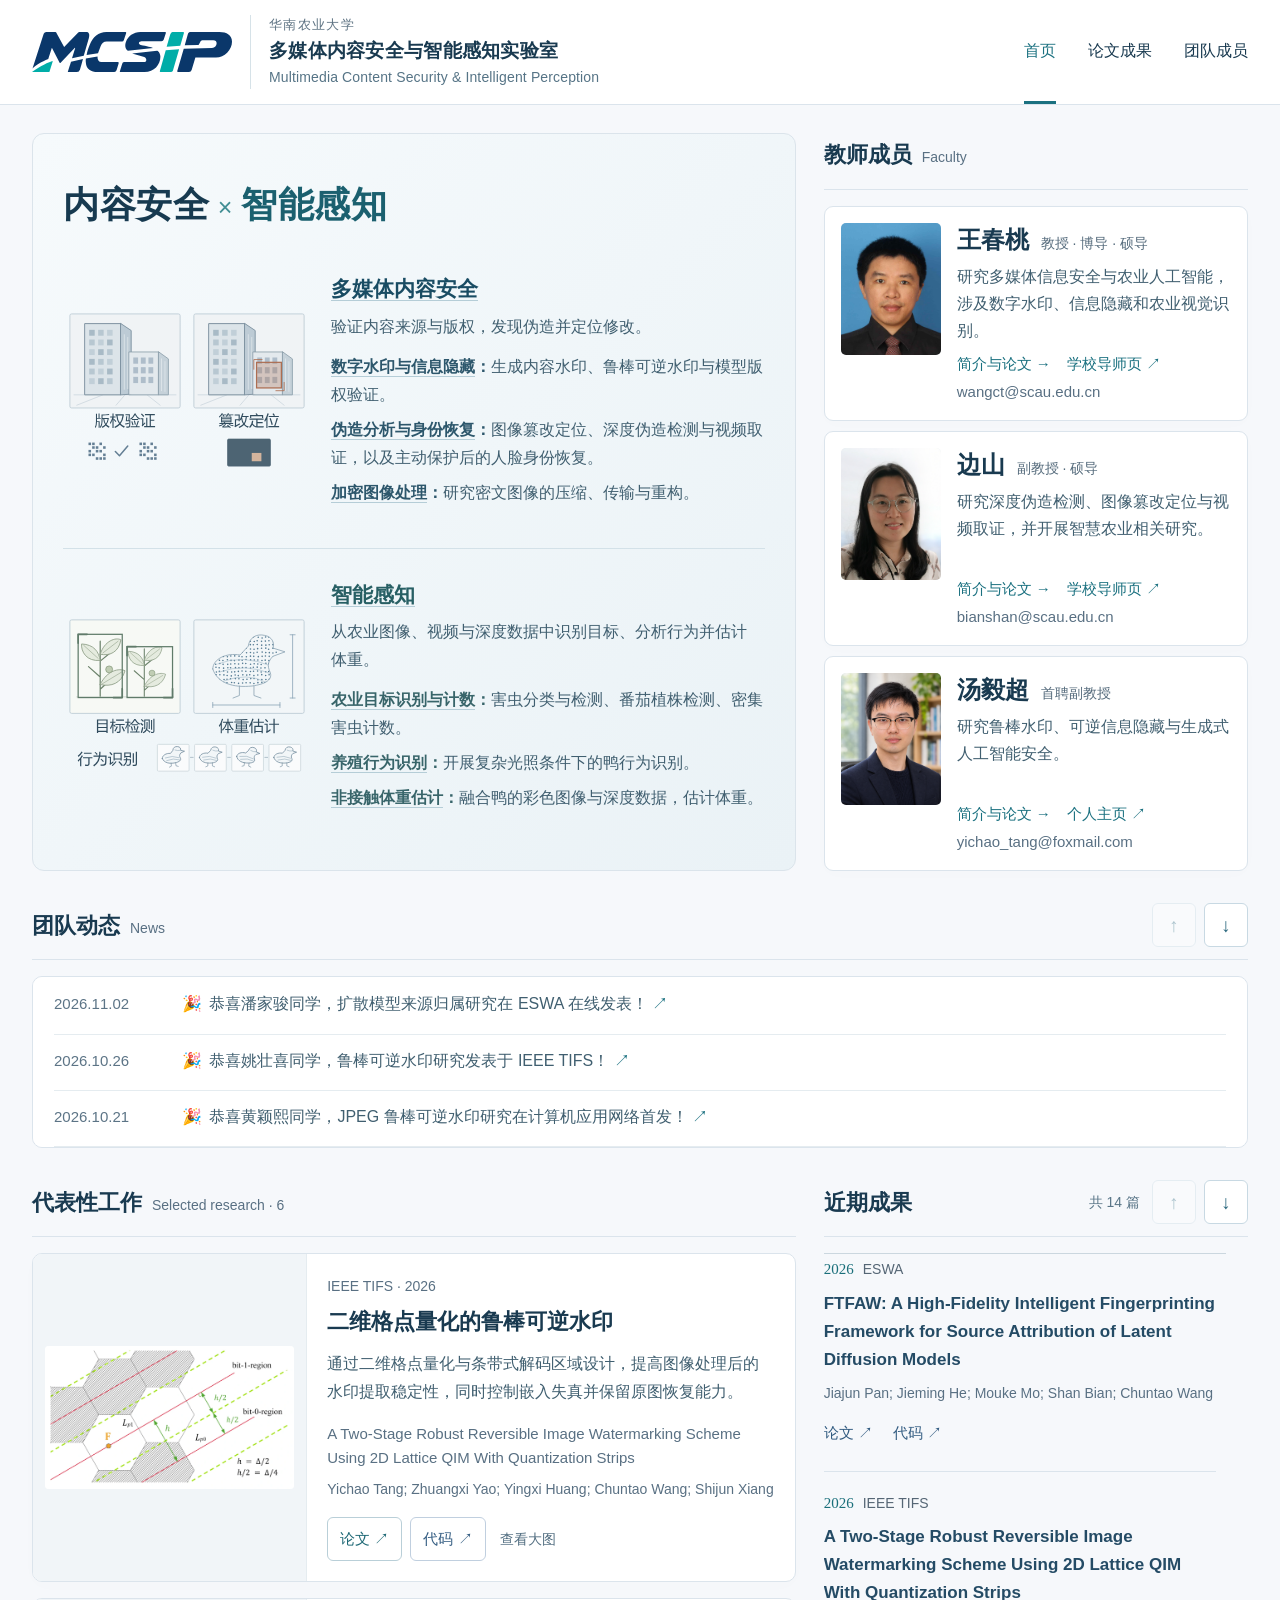
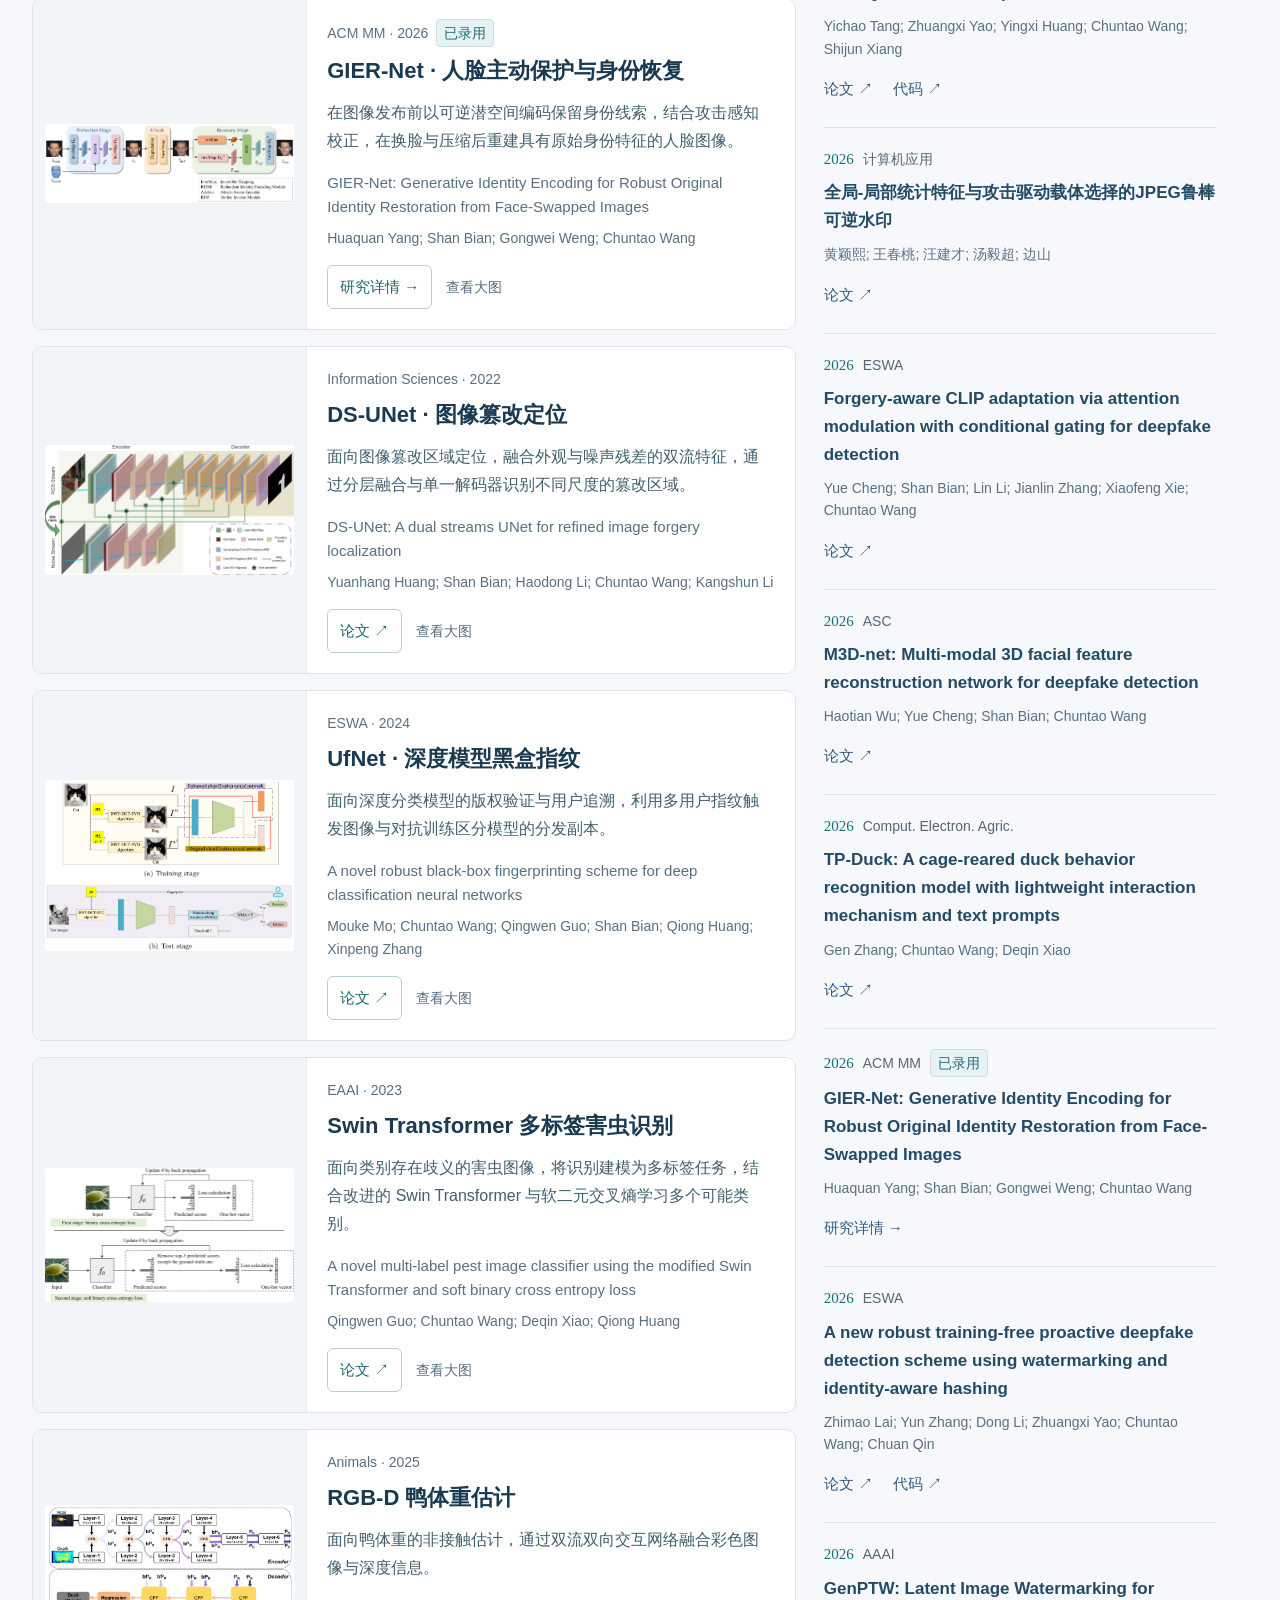
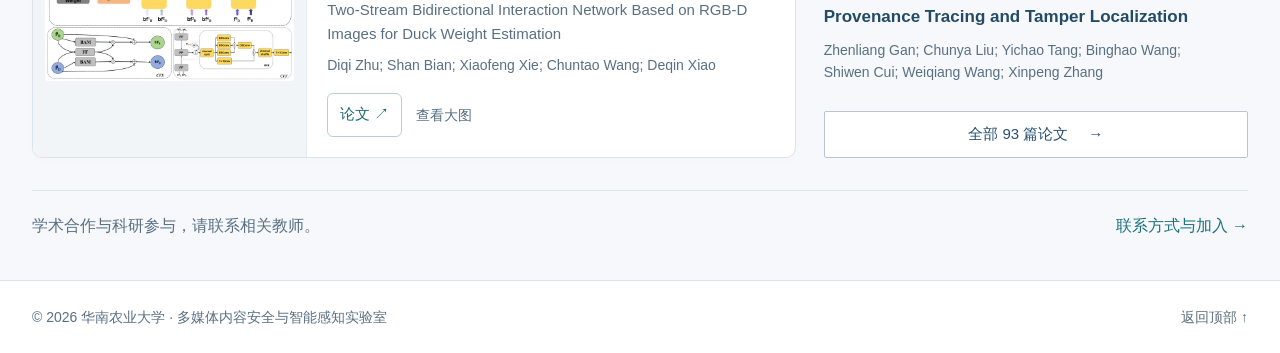
==== commit 09061762: "Improve research discovery, paper image viewing and responsive reading" ====
--- a/index.html
+++ b/index.html
@@ -11,8 +11,8 @@
   <link rel="icon" href="/static/images/brand/mcsip-icon-small.svg" type="image/svg+xml" sizes="any">
   <link rel="apple-touch-icon" href="/static/images/brand/mcsip-apple-touch-icon.png">
   <link rel="stylesheet" href="/static/style.css?v=20261102e">
-  <link rel="stylesheet" href="/static/design-integrated.css?v=20261105plates">
-  <link rel="stylesheet" href="/static/site-global.css?v=20261105content">
+  <link rel="stylesheet" href="/static/design-integrated.css?v=20261105reading">
+  <link rel="stylesheet" href="/static/site-global.css?v=20261105topics">
 </head>
 <body id="top" class="design-integrated">
   <a class="skip-link" href="#main-content">跳转至主要内容</a>
@@ -41,29 +41,29 @@
 
 <main id="main-content" class="academic-home">
   <section class="group-intro container" aria-labelledby="lab-title">
-    <div class="intro-copy"><h1 id="lab-title" aria-label="内容安全与智能感知"><span class="theme-word">内容安全</span><span class="theme-tail"><span class="theme-cross" aria-hidden="true">×</span><span class="theme-word">智能感知</span></span></h1><div class="intro-mobile-overview" hidden><p><strong>多媒体内容安全</strong><span>水印与版权保护、伪造取证与身份恢复。</span></p><p><strong>智能感知</strong><span>农业目标识别、动物行为与体重估计。</span></p></div>
+    <div class="intro-copy"><h1 id="lab-title" aria-label="内容安全与智能感知"><span class="theme-word">内容安全</span><span class="theme-tail"><span class="theme-cross" aria-hidden="true">×</span><span class="theme-word">智能感知</span></span></h1><div class="intro-mobile-overview" hidden><p><strong><a href="/publications/?topic=security" title="查看相关论文">多媒体内容安全</a></strong><span>水印与版权保护、伪造取证与身份恢复。</span></p><p><strong><a href="/publications/?topic=perception" title="查看相关论文">智能感知</a></strong><span>农业目标识别、动物行为与体重估计。</span></p><a class="intro-work-link" href="#selected-work">查看代表性工作 <span aria-hidden="true">↓</span></a></div>
 <div class="research-task-overview">
   <article class="research-task security-task" aria-labelledby="security-task-title">
     <figure class="research-task-illustration"><img src="/static/images/research/content-security-plate-v1.svg" alt="版权验证与图像篡改区域定位" width="360" height="240" decoding="async"></figure>
     <div class="research-task-copy">
-      <h2 id="security-task-title">多媒体内容安全</h2>
+      <h2 id="security-task-title"><a href="/publications/?topic=security" title="查看相关论文">多媒体内容安全</a></h2>
       <p class="research-task-goal">验证内容来源与版权，发现伪造并定位修改。</p>
       <dl class="research-task-list">
-        <div><dt>数字水印与信息隐藏</dt><dd>生成内容水印、鲁棒可逆水印与模型版权验证。</dd></div>
-        <div><dt>伪造分析与身份恢复</dt><dd>图像篡改定位、深度伪造检测与视频取证，以及主动保护后的人脸身份恢复。</dd></div>
-        <div><dt>加密图像处理</dt><dd>研究密文图像的压缩、传输与重构。</dd></div>
+        <div><dt><a href="/publications/?topic=watermark" title="查看相关论文">数字水印与信息隐藏</a></dt><dd>生成内容水印、鲁棒可逆水印与模型版权验证。</dd></div>
+        <div><dt><a href="/publications/?topic=forensics" title="查看相关论文">伪造分析与身份恢复</a></dt><dd>图像篡改定位、深度伪造检测与视频取证，以及主动保护后的人脸身份恢复。</dd></div>
+        <div><dt><a href="/publications/?topic=encrypted-image" title="查看相关论文">加密图像处理</a></dt><dd>研究密文图像的压缩、传输与重构。</dd></div>
       </dl>
     </div>
   </article>
   <article class="research-task perception-task" aria-labelledby="perception-task-title">
     <figure class="research-task-illustration"><img src="/static/images/research/intelligent-perception-plate-v1.svg" alt="植株目标检测、鸭的RGB-D体重估计与行为识别" width="360" height="240" decoding="async"></figure>
     <div class="research-task-copy">
-      <h2 id="perception-task-title">智能感知</h2>
+      <h2 id="perception-task-title"><a href="/publications/?topic=perception" title="查看相关论文">智能感知</a></h2>
       <p class="research-task-goal">从农业图像、视频与深度数据中识别目标、分析行为并估计体重。</p>
       <dl class="research-task-list">
-        <div><dt>农业目标识别与计数</dt><dd>害虫分类与检测、番茄植株检测、密集害虫计数。</dd></div>
-        <div><dt>养殖行为识别</dt><dd>开展复杂光照条件下的鸭行为识别。</dd></div>
-        <div><dt>非接触体重估计</dt><dd>融合鸭的彩色图像与深度数据，估计体重。</dd></div>
+        <div><dt><a href="/publications/?topic=agri-vision" title="查看相关论文">农业目标识别与计数</a></dt><dd>害虫分类与检测、番茄植株检测、密集害虫计数。</dd></div>
+        <div><dt><a href="/publications/?topic=animal-behavior" title="查看相关论文">养殖行为识别</a></dt><dd>开展复杂光照条件下的鸭行为识别。</dd></div>
+        <div><dt><a href="/publications/?topic=weight-estimation" title="查看相关论文">非接触体重估计</a></dt><dd>融合鸭的彩色图像与深度数据，估计体重。</dd></div>
       </dl>
     </div>
   </article>
@@ -103,31 +103,31 @@
     <article class="news-entry" data-news-published-from="2026-11-02">
       <time class="news-date" datetime="2026-11-02">2026.11.02</time>
       
-      <p class="news-copy"><a href="https://doi.org/10.1016/j.eswa.2026.134960" target="_blank" rel="noopener noreferrer" aria-label="恭喜潘家骏同学，论文在 Expert Systems with Applications 在线发表！ FTFAW: A High-Fidelity Intelligent Fingerprinting Framework for Source Attribution of Latent Diffusion Models" title="FTFAW: A High-Fidelity Intelligent Fingerprinting Framework for Source Attribution of Latent Diffusion Models"><span class="news-celebration" aria-hidden="true">🎉</span> 恭喜潘家骏同学，论文在 Expert Systems with Applications 在线发表！&nbsp;<span class="news-arrow" aria-hidden="true">↗</span></a></p>
+      <p class="news-copy"><a href="https://doi.org/10.1016/j.eswa.2026.134960" target="_blank" rel="noopener noreferrer" aria-label="恭喜潘家骏同学，扩散模型来源归属研究在 ESWA 在线发表！ FTFAW: A High-Fidelity Intelligent Fingerprinting Framework for Source Attribution of Latent Diffusion Models" title="FTFAW: A High-Fidelity Intelligent Fingerprinting Framework for Source Attribution of Latent Diffusion Models"><span class="news-celebration" aria-hidden="true">🎉</span> 恭喜潘家骏同学，扩散模型来源归属研究在 ESWA 在线发表！&nbsp;<span class="news-arrow" aria-hidden="true">↗</span></a></p>
     </article>
     
     <article class="news-entry" data-news-published-from="2026-10-26">
       <time class="news-date" datetime="2026-10-26">2026.10.26</time>
       
-      <p class="news-copy"><a href="https://ieeexplore.ieee.org/document/11753674" target="_blank" rel="noopener noreferrer" aria-label="恭喜姚壮喜同学，论文发表于 IEEE TIFS！ A Two-Stage Robust Reversible Image Watermarking Scheme Using 2D Lattice QIM With Quantization Strips" title="A Two-Stage Robust Reversible Image Watermarking Scheme Using 2D Lattice QIM With Quantization Strips"><span class="news-celebration" aria-hidden="true">🎉</span> 恭喜姚壮喜同学，论文发表于 IEEE TIFS！&nbsp;<span class="news-arrow" aria-hidden="true">↗</span></a></p>
+      <p class="news-copy"><a href="https://ieeexplore.ieee.org/document/11753674" target="_blank" rel="noopener noreferrer" aria-label="恭喜姚壮喜同学，鲁棒可逆水印研究发表于 IEEE TIFS！ A Two-Stage Robust Reversible Image Watermarking Scheme Using 2D Lattice QIM With Quantization Strips" title="A Two-Stage Robust Reversible Image Watermarking Scheme Using 2D Lattice QIM With Quantization Strips"><span class="news-celebration" aria-hidden="true">🎉</span> 恭喜姚壮喜同学，鲁棒可逆水印研究发表于 IEEE TIFS！&nbsp;<span class="news-arrow" aria-hidden="true">↗</span></a></p>
     </article>
     
     <article class="news-entry" data-news-published-from="2026-10-21">
       <time class="news-date" datetime="2026-10-21">2026.10.21</time>
       
-      <p class="news-copy"><a href="https://www.joca.cn/CN/10.11772/j.issn.1001-9081.2026091086" target="_blank" rel="noopener noreferrer" aria-label="恭喜黄颖熙同学，论文在计算机应用网络首发！ 全局-局部统计特征与攻击驱动载体选择的JPEG鲁棒可逆水印" title="全局-局部统计特征与攻击驱动载体选择的JPEG鲁棒可逆水印"><span class="news-celebration" aria-hidden="true">🎉</span> 恭喜黄颖熙同学，论文在计算机应用网络首发！&nbsp;<span class="news-arrow" aria-hidden="true">↗</span></a></p>
+      <p class="news-copy"><a href="https://www.joca.cn/CN/10.11772/j.issn.1001-9081.2026091086" target="_blank" rel="noopener noreferrer" aria-label="恭喜黄颖熙同学，JPEG 鲁棒可逆水印研究在计算机应用网络首发！ 全局-局部统计特征与攻击驱动载体选择的JPEG鲁棒可逆水印" title="全局-局部统计特征与攻击驱动载体选择的JPEG鲁棒可逆水印"><span class="news-celebration" aria-hidden="true">🎉</span> 恭喜黄颖熙同学，JPEG 鲁棒可逆水印研究在计算机应用网络首发！&nbsp;<span class="news-arrow" aria-hidden="true">↗</span></a></p>
     </article>
     
     <article class="news-entry" data-news-published-from="2026-09-25">
       <time class="news-date" datetime="2026-09-25">2026.09.25</time>
       
-      <p class="news-copy"><a href="https://www.sciencedirect.com/science/article/pii/S0957417426033981" target="_blank" rel="noopener noreferrer" aria-label="恭喜程粤同学，论文在 Expert Systems with Applications 在线发表！ Forgery-aware CLIP adaptation via attention modulation with conditional gating for deepfake detection" title="Forgery-aware CLIP adaptation via attention modulation with conditional gating for deepfake detection"><span class="news-celebration" aria-hidden="true">🎉</span> 恭喜程粤同学，论文在 Expert Systems with Applications 在线发表！&nbsp;<span class="news-arrow" aria-hidden="true">↗</span></a></p>
+      <p class="news-copy"><a href="https://www.sciencedirect.com/science/article/pii/S0957417426033981" target="_blank" rel="noopener noreferrer" aria-label="恭喜程粤同学，CLIP 深度伪造检测研究在 ESWA 在线发表！ Forgery-aware CLIP adaptation via attention modulation with conditional gating for deepfake detection" title="Forgery-aware CLIP adaptation via attention modulation with conditional gating for deepfake detection"><span class="news-celebration" aria-hidden="true">🎉</span> 恭喜程粤同学，CLIP 深度伪造检测研究在 ESWA 在线发表！&nbsp;<span class="news-arrow" aria-hidden="true">↗</span></a></p>
     </article>
     
     <article class="news-entry" data-news-published-from="2026-09-21">
       <time class="news-date" datetime="2026-09-21">2026.09.21</time>
       
-      <p class="news-copy"><a href="https://doi.org/10.1016/j.asoc.2026.116500" target="_blank" rel="noopener noreferrer" aria-label="恭喜吴昊天同学，论文在 Applied Soft Computing 在线发表！ M3D-net: Multi-modal 3D facial feature reconstruction network for deepfake detection" title="M3D-net: Multi-modal 3D facial feature reconstruction network for deepfake detection"><span class="news-celebration" aria-hidden="true">🎉</span> 恭喜吴昊天同学，论文在 Applied Soft Computing 在线发表！&nbsp;<span class="news-arrow" aria-hidden="true">↗</span></a></p>
+      <p class="news-copy"><a href="https://doi.org/10.1016/j.asoc.2026.116500" target="_blank" rel="noopener noreferrer" aria-label="恭喜吴昊天同学，多模态深度伪造检测研究在 Applied Soft Computing 在线发表！ M3D-net: Multi-modal 3D facial feature reconstruction network for deepfake detection" title="M3D-net: Multi-modal 3D facial feature reconstruction network for deepfake detection"><span class="news-celebration" aria-hidden="true">🎉</span> 恭喜吴昊天同学，多模态深度伪造检测研究在 Applied Soft Computing 在线发表！&nbsp;<span class="news-arrow" aria-hidden="true">↗</span></a></p>
     </article>
     
   </div>
@@ -146,7 +146,7 @@
       <figure class="work-figure"><a href="/static/images/papers/qs-qim-figure4.webp" target="_blank" rel="noopener noreferrer" aria-label="查看二维格点量化的鲁棒可逆水印的论文原图"><img src="/static/images/papers/qs-qim-figure4.webp" alt="QS-QIM 条带式解码区域与码字排列，论文图4" width="760" height="320" loading="lazy"></a></figure>
       
       <div class="work-content">
-        <p class="work-venue"><span class="venue-citation">IEEE Transactions on Information Forensics and Security · 2026</span></p>
+        <p class="work-venue"><span class="venue-citation"><abbr class="home-venue" title="IEEE Transactions on Information Forensics and Security">IEEE TIFS</abbr> · 2026</span></p>
         <h3>二维格点量化的鲁棒可逆水印</h3>
         <p class="work-summary">通过二维格点量化与条带式解码区域设计，提高图像处理后的水印提取稳定性，同时控制嵌入失真并保留原图恢复能力。</p>
         <div class="work-citation"><p class="work-paper-title" lang="en">A Two-Stage Robust Reversible Image Watermarking Scheme Using 2D Lattice QIM With Quantization Strips</p><p class="work-authors">Yichao Tang; Zhuangxi Yao; Yingxi Huang; Chuntao Wang; Shijun Xiang</p></div>
@@ -160,7 +160,7 @@
       <figure class="work-figure"><a href="/static/images/papers/giernet-method.webp" target="_blank" rel="noopener noreferrer" aria-label="查看GIER-Net · 人脸主动保护与身份恢复的论文原图"><img src="/static/images/papers/giernet-method.webp" alt="GIER-Net 原论文图1：保护、换脸攻击和身份恢复三阶段" width="760" height="320" loading="lazy"></a></figure>
       
       <div class="work-content">
-        <p class="work-venue"><span class="venue-citation">ACM Multimedia · 2026</span> <span class="paper-status">已录用</span></p>
+        <p class="work-venue"><span class="venue-citation"><abbr class="home-venue" title="ACM Multimedia">ACM MM</abbr> · 2026</span> <span class="paper-status">已录用</span></p>
         <h3>GIER-Net · 人脸主动保护与身份恢复</h3>
         <p class="work-summary">在图像发布前以可逆潜空间编码保留身份线索，结合攻击感知校正，在换脸与压缩后重建具有原始身份特征的人脸图像。</p>
         <div class="work-citation"><p class="work-paper-title" lang="en">GIER-Net: Generative Identity Encoding for Robust Original Identity Restoration from Face-Swapped Images</p><p class="work-authors">Huaquan Yang; Shan Bian; Gongwei Weng; Chuntao Wang</p></div>
@@ -174,7 +174,7 @@
       <figure class="work-figure"><a href="/static/images/papers/enriched-dsunet-figure2.webp" target="_blank" rel="noopener noreferrer" aria-label="查看DS-UNet · 图像篡改定位的论文原图"><img src="/static/images/papers/enriched-dsunet-figure2.webp" alt="DS-UNet 原论文图2：RGB与噪声双流编码器、分层融合及单解码器结构" width="760" height="320" loading="lazy"></a></figure>
       
       <div class="work-content">
-        <p class="work-venue"><span class="venue-citation">Information Sciences · 2022</span></p>
+        <p class="work-venue"><span class="venue-citation"><abbr class="home-venue" title="Information Sciences">Information Sciences</abbr> · 2022</span></p>
         <h3>DS-UNet · 图像篡改定位</h3>
         <p class="work-summary">面向图像篡改区域定位，融合外观与噪声残差的双流特征，通过分层融合与单一解码器识别不同尺度的篡改区域。</p>
         <div class="work-citation"><p class="work-paper-title" lang="en">DS-UNet: A dual streams UNet for refined image forgery localization</p><p class="work-authors">Yuanhang Huang; Shan Bian; Haodong Li; Chuntao Wang; Kangshun Li</p></div>
@@ -188,7 +188,7 @@
       <figure class="work-figure"><a href="/static/images/papers/enriched-extra-ufnet-figure1.webp" target="_blank" rel="noopener noreferrer" aria-label="查看UfNet · 深度模型黑盒指纹的论文原图"><img src="/static/images/papers/enriched-extra-ufnet-figure1.webp" alt="UfNet通过携带用户指纹的图像训练分类模型，并在测试阶段验证模型指纹的整体框架" width="760" height="320" loading="lazy"></a></figure>
       
       <div class="work-content">
-        <p class="work-venue"><span class="venue-citation">Expert Systems with Applications · 2024</span></p>
+        <p class="work-venue"><span class="venue-citation"><abbr class="home-venue" title="Expert Systems with Applications">ESWA</abbr> · 2024</span></p>
         <h3>UfNet · 深度模型黑盒指纹</h3>
         <p class="work-summary">面向深度分类模型的版权验证与用户追溯，利用多用户指纹触发图像与对抗训练区分模型的分发副本。</p>
         <div class="work-citation"><p class="work-paper-title" lang="en">A novel robust black-box fingerprinting scheme for deep classification neural networks</p><p class="work-authors">Mouke Mo; Chuntao Wang; Qingwen Guo; Shan Bian; Qiong Huang; Xinpeng Zhang</p></div>
@@ -202,7 +202,7 @@
       <figure class="work-figure"><a href="/static/images/papers/enriched-swinpest-figure2.webp" target="_blank" rel="noopener noreferrer" aria-label="查看Swin Transformer 多标签害虫识别的论文原图"><img src="/static/images/papers/enriched-swinpest-figure2.webp" alt="Swin害虫识别原论文图2：普通二元交叉熵与软二元交叉熵的两阶段训练过程" width="760" height="320" loading="lazy"></a></figure>
       
       <div class="work-content">
-        <p class="work-venue"><span class="venue-citation">Engineering Applications of Artificial Intelligence · 2023</span></p>
+        <p class="work-venue"><span class="venue-citation"><abbr class="home-venue" title="Engineering Applications of Artificial Intelligence">EAAI</abbr> · 2023</span></p>
         <h3>Swin Transformer 多标签害虫识别</h3>
         <p class="work-summary">面向类别存在歧义的害虫图像，将识别建模为多标签任务，结合改进的 Swin Transformer 与软二元交叉熵学习多个可能类别。</p>
         <div class="work-citation"><p class="work-paper-title" lang="en">A novel multi-label pest image classifier using the modified Swin Transformer and soft binary cross entropy loss</p><p class="work-authors">Qingwen Guo; Chuntao Wang; Deqin Xiao; Qiong Huang</p></div>
@@ -216,7 +216,7 @@
       <figure class="work-figure"><a href="/static/images/papers/duck-weight-paper-figure4.jpg" target="_blank" rel="noopener noreferrer" aria-label="查看RGB-D 鸭体重估计的论文原图"><img src="/static/images/papers/duck-weight-paper-figure4.jpg" alt="原文图4：RGB与深度图双流编码器、跨模态特征交互、解码器及体重回归结构" width="760" height="320" loading="lazy"></a></figure>
       
       <div class="work-content">
-        <p class="work-venue"><span class="venue-citation">Animals · 2025</span></p>
+        <p class="work-venue"><span class="venue-citation"><abbr class="home-venue" title="Animals">Animals</abbr> · 2025</span></p>
         <h3>RGB-D 鸭体重估计</h3>
         <p class="work-summary">面向鸭体重的非接触估计，通过双流双向交互网络融合彩色图像与深度信息。</p>
         <div class="work-citation"><p class="work-paper-title" lang="en">Two-Stream Bidirectional Interaction Network Based on RGB-D Images for Duck Weight Estimation</p><p class="work-authors">Diqi Zhu; Shan Bian; Xiaofeng Xie; Chuntao Wang; Deqin Xiao</p></div>
@@ -233,7 +233,7 @@
       
       
       <article class="publication-row recent-paper" id="paper-reviewed-ftfaw-eswa-2026" data-published-from="2026-11-02">
-        <div class="publication-meta"><time>2026</time><span>Expert Systems with Applications</span></div>
+        <div class="publication-meta"><time>2026</time><span><abbr class="home-venue" title="Expert Systems with Applications">ESWA</abbr></span></div>
         <h3>FTFAW: A High-Fidelity Intelligent Fingerprinting Framework for Source Attribution of Latent Diffusion Models</h3>
         <p class="authors">Jiajun Pan; Jieming He; Mouke Mo; Shan Bian; Chuntao Wang</p>
         <div class="publication-links"><a href="https://doi.org/10.1016/j.eswa.2026.134960" target="_blank" rel="noopener noreferrer" aria-label="阅读论文：FTFAW: A High-Fidelity Intelligent Fingerprinting Framework for Source Attribution of Latent Diffusion Models">论文 ↗</a><a class="code-link" href="https://github.com/RRRRUA/FTFAW" target="_blank" rel="noopener noreferrer" aria-label="查看代码：FTFAW: A High-Fidelity Intelligent Fingerprinting Framework for Source Attribution of Latent Diffusion Models">代码 ↗</a></div>
@@ -241,7 +241,7 @@
       
       
       <article class="publication-row recent-paper" id="paper-verified-qs-qim-rrw-2026" data-published-from="2026-10-26">
-        <div class="publication-meta"><time>2026</time><span>IEEE Transactions on Information Forensics and Security</span></div>
+        <div class="publication-meta"><time>2026</time><span><abbr class="home-venue" title="IEEE Transactions on Information Forensics and Security">IEEE TIFS</abbr></span></div>
         <h3>A Two-Stage Robust Reversible Image Watermarking Scheme Using 2D Lattice QIM With Quantization Strips</h3>
         <p class="authors">Yichao Tang; Zhuangxi Yao; Yingxi Huang; Chuntao Wang; Shijun Xiang</p>
         <div class="publication-links"><a href="https://ieeexplore.ieee.org/document/11753674" target="_blank" rel="noopener noreferrer" aria-label="阅读论文：A Two-Stage Robust Reversible Image Watermarking Scheme Using 2D Lattice QIM With Quantization Strips">论文 ↗</a><a class="code-link" href="https://github.com/yichao-tang/QS-QIM-RRW" target="_blank" rel="noopener noreferrer" aria-label="查看代码：A Two-Stage Robust Reversible Image Watermarking Scheme Using 2D Lattice QIM With Quantization Strips">代码 ↗</a></div>
@@ -249,7 +249,7 @@
       
       
       <article class="publication-row recent-paper" id="paper-verified-jpeg-global-local-rrw-2026" data-published-from="2026-10-21">
-        <div class="publication-meta"><time>2026</time><span>计算机应用</span></div>
+        <div class="publication-meta"><time>2026</time><span><abbr class="home-venue" title="计算机应用">计算机应用</abbr></span></div>
         <h3>全局-局部统计特征与攻击驱动载体选择的JPEG鲁棒可逆水印</h3>
         <p class="authors">黄颖熙; 王春桃; 汪建才; 汤毅超; 边山</p>
         <div class="publication-links"><a href="https://www.joca.cn/CN/10.11772/j.issn.1001-9081.2026091086" target="_blank" rel="noopener noreferrer" aria-label="阅读论文：全局-局部统计特征与攻击驱动载体选择的JPEG鲁棒可逆水印">论文 ↗</a></div>
@@ -257,7 +257,7 @@
       
       
       <article class="publication-row recent-paper" id="paper-verified-forgery-aware-clip-2027" data-published-from="2026-09-25">
-        <div class="publication-meta"><time>2026</time><span>Expert Systems with Applications</span></div>
+        <div class="publication-meta"><time>2026</time><span><abbr class="home-venue" title="Expert Systems with Applications">ESWA</abbr></span></div>
         <h3>Forgery-aware CLIP adaptation via attention modulation with conditional gating for deepfake detection</h3>
         <p class="authors">Yue Cheng; Shan Bian; Lin Li; Jianlin Zhang; Xiaofeng Xie; Chuntao Wang</p>
         <div class="publication-links"><a href="https://www.sciencedirect.com/science/article/pii/S0957417426033981" target="_blank" rel="noopener noreferrer" aria-label="阅读论文：Forgery-aware CLIP adaptation via attention modulation with conditional gating for deepfake detection">论文 ↗</a></div>
@@ -265,7 +265,7 @@
       
       
       <article class="publication-row recent-paper" id="paper-verified-m3d-net-deepfake-preprint-2026" data-published-from="2026-09-21">
-        <div class="publication-meta"><time>2026</time><span>Applied Soft Computing</span></div>
+        <div class="publication-meta"><time>2026</time><span><abbr class="home-venue" title="Applied Soft Computing">ASC</abbr></span></div>
         <h3>M3D-net: Multi-modal 3D facial feature reconstruction network for deepfake detection</h3>
         <p class="authors">Haotian Wu; Yue Cheng; Shan Bian; Chuntao Wang</p>
         <div class="publication-links"><a href="https://doi.org/10.1016/j.asoc.2026.116500" target="_blank" rel="noopener noreferrer" aria-label="阅读论文：M3D-net: Multi-modal 3D facial feature reconstruction network for deepfake detection">论文 ↗</a></div>
@@ -273,7 +273,7 @@
       
       
       <article class="publication-row recent-paper" id="paper-verified-tp-duck-text-prompts-2026" data-published-from="2026-09-01">
-        <div class="publication-meta"><time>2026</time><span>Computers and Electronics in Agriculture</span></div>
+        <div class="publication-meta"><time>2026</time><span><abbr class="home-venue" title="Computers and Electronics in Agriculture">Comput. Electron. Agric.</abbr></span></div>
         <h3>TP-Duck: A cage-reared duck behavior recognition model with lightweight interaction mechanism and text prompts</h3>
         <p class="authors">Gen Zhang; Chuntao Wang; Deqin Xiao</p>
         <div class="publication-links"><a href="https://doi.org/10.1016/j.compag.2026.112083" target="_blank" rel="noopener noreferrer" aria-label="阅读论文：TP-Duck: A cage-reared duck behavior recognition model with lightweight interaction mechanism and text prompts">论文 ↗</a></div>
@@ -281,7 +281,7 @@
       
       
       <article class="publication-row recent-paper" id="paper-author-gier-net-acmmm-2026" data-published-from="2026-08-01">
-        <div class="publication-meta"><time>2026</time><span>ACM Multimedia</span><span class="paper-status">已录用</span></div>
+        <div class="publication-meta"><time>2026</time><span><abbr class="home-venue" title="ACM Multimedia">ACM MM</abbr></span><span class="paper-status">已录用</span></div>
         <h3>GIER-Net: Generative Identity Encoding for Robust Original Identity Restoration from Face-Swapped Images</h3>
         <p class="authors">Huaquan Yang; Shan Bian; Gongwei Weng; Chuntao Wang</p>
         <div class="publication-links"><a href="/works/gier-net/" aria-label="查看研究详情：GIER-Net: Generative Identity Encoding for Robust Original Identity Restoration from Face-Swapped Images">研究详情 →</a></div>
@@ -289,7 +289,7 @@
       
       
       <article class="publication-row recent-paper" id="paper-verified-tfpdd-proactive-deepfake-2026" data-published-from="2026-05-01">
-        <div class="publication-meta"><time>2026</time><span>Expert Systems with Applications</span></div>
+        <div class="publication-meta"><time>2026</time><span><abbr class="home-venue" title="Expert Systems with Applications">ESWA</abbr></span></div>
         <h3>A new robust training-free proactive deepfake detection scheme using watermarking and identity-aware hashing</h3>
         <p class="authors">Zhimao Lai; Yun Zhang; Dong Li; Zhuangxi Yao; Chuntao Wang; Chuan Qin</p>
         <div class="publication-links"><a href="https://doi.org/10.1016/j.eswa.2026.131126" target="_blank" rel="noopener noreferrer" aria-label="阅读论文：A new robust training-free proactive deepfake detection scheme using watermarking and identity-aware hashing">论文 ↗</a><a class="code-link" href="https://github.com/Laizhm/TFPDD" target="_blank" rel="noopener noreferrer" aria-label="查看代码：A new robust training-free proactive deepfake detection scheme using watermarking and identity-aware hashing">代码 ↗</a></div>
@@ -297,7 +297,7 @@
       
       
       <article class="publication-row recent-paper" id="paper-40" data-published-from="2026-03-14">
-        <div class="publication-meta"><time>2026</time><span>AAAI</span></div>
+        <div class="publication-meta"><time>2026</time><span><abbr class="home-venue" title="AAAI">AAAI</abbr></span></div>
         <h3>GenPTW: Latent Image Watermarking for Provenance Tracing and Tamper Localization</h3>
         <p class="authors">Zhenliang Gan; Chunya Liu; Yichao Tang; Binghao Wang; Shiwen Cui; Weiqiang Wang; Xinpeng Zhang</p>
         <div class="publication-links"><a href="https://doi.org/10.1609/aaai.v40i5.37412" target="_blank" rel="noopener noreferrer" aria-label="阅读论文：GenPTW: Latent Image Watermarking for Provenance Tracing and Tamper Localization">论文 ↗</a><a class="code-link" href="https://github.com/GanZhenliang/GenPTW" target="_blank" rel="noopener noreferrer" aria-label="查看代码：GenPTW: Latent Image Watermarking for Provenance Tracing and Tamper Localization">代码 ↗</a></div>
@@ -305,7 +305,7 @@
       
       
       <article class="publication-row recent-paper" id="paper-17" data-published-from="2026-02-16">
-        <div class="publication-meta"><time>2026</time><span>Applied Intelligence</span></div>
+        <div class="publication-meta"><time>2026</time><span><abbr class="home-venue" title="Applied Intelligence">Applied Intelligence</abbr></span></div>
         <h3>Detection of transcoding from HEVC to VVC based on CU types and Motion Vector Map</h3>
         <p class="authors">Jiajian Lin; Jianlin Zhang; Shan Bian; Chuntao Wang</p>
         <div class="publication-links"><a href="https://doi.org/10.1007/s10489-026-07134-z" target="_blank" rel="noopener noreferrer" aria-label="阅读论文：Detection of transcoding from HEVC to VVC based on CU types and Motion Vector Map">论文 ↗</a></div>
@@ -313,7 +313,7 @@
       
       
       <article class="publication-row recent-paper" id="paper-verified-high-low-frequency-video-inpainting-2027" data-published-from="2026-01-01">
-        <div class="publication-meta"><time>2026</time><span>Expert Systems with Applications</span></div>
+        <div class="publication-meta"><time>2026</time><span><abbr class="home-venue" title="Expert Systems with Applications">ESWA</abbr></span></div>
         <h3>Detecting the imperceptible: A high-low frequency decoupling network for partial video inpainting forgery detection</h3>
         <p class="authors">Xiaofeng Xie; Shan Bian; Jianlin Zhang; Yue Cheng; Chuntao Wang</p>
         <div class="publication-links"><a href="https://www.sciencedirect.com/science/article/pii/S0957417426023997" target="_blank" rel="noopener noreferrer" aria-label="阅读论文：Detecting the imperceptible: A high-low frequency decoupling network for partial video inpainting forgery detection">论文 ↗</a></div>
@@ -321,7 +321,7 @@
       
       
       <article class="publication-row recent-paper" id="paper-verified-fiy4dbr-dynamic-light-duck-2026" data-published-from="2026-01-01">
-        <div class="publication-meta"><time>2026</time><span>Engineering Applications of Artificial Intelligence</span></div>
+        <div class="publication-meta"><time>2026</time><span><abbr class="home-venue" title="Engineering Applications of Artificial Intelligence">EAAI</abbr></span></div>
         <h3>Enhanced you only look once model with frequency feature enhancement and illumination perception for duck behavior recognition in dynamic light scenarios</h3>
         <p class="authors">Gen Zhang; Chuntao Wang; Deqin Xiao</p>
         <div class="publication-links"><a href="https://doi.org/10.1016/j.engappai.2025.112889" target="_blank" rel="noopener noreferrer" aria-label="阅读论文：Enhanced you only look once model with frequency feature enhancement and illumination perception for duck behavior recognition in dynamic light scenarios">论文 ↗</a></div>
@@ -329,7 +329,7 @@
       
       
       <article class="publication-row recent-paper" id="paper-42" data-published-from="2026-01-01">
-        <div class="publication-meta"><time>2026</time><span>IEEE Transactions on Multimedia</span></div>
+        <div class="publication-meta"><time>2026</time><span><abbr class="home-venue" title="IEEE Transactions on Multimedia">IEEE TMM</abbr></span></div>
         <h3>A Novel Robust Reversible Watermarking Scheme Using Fractional-Order Polar Complex Exponential Transform</h3>
         <p class="authors">Yichao Tang; Shuai Wang; Ruowei Han; Chuntao Wang</p>
         <div class="publication-links"><a href="https://doi.org/10.1109/TMM.2025.3623522" target="_blank" rel="noopener noreferrer" aria-label="阅读论文：A Novel Robust Reversible Watermarking Scheme Using Fractional-Order Polar Complex Exponential Transform">论文 ↗</a><a class="code-link" href="https://github.com/yichao-tang/FrPCET-RRW" target="_blank" rel="noopener noreferrer" aria-label="查看代码：A Novel Robust Reversible Watermarking Scheme Using Fractional-Order Polar Complex Exponential Transform">代码 ↗</a></div>
@@ -337,7 +337,7 @@
       
       
       <article class="publication-row recent-paper" id="paper-39" data-published-from="2026-01-01">
-        <div class="publication-meta"><time>2026</time><span>IEEE ICASSP</span></div>
+        <div class="publication-meta"><time>2026</time><span><abbr class="home-venue" title="IEEE ICASSP">IEEE ICASSP</abbr></span></div>
         <h3>DNLMark: Dual Noise Layer-Based Robust Watermarking Against Image Editing</h3>
         <p class="authors">Yichao Tang; Mingyang Li; Xinting Wu; Sheng Li; Zhenxing Qian; Xinpeng Zhang</p>
         <div class="publication-links"><a href="https://ieeexplore.ieee.org/document/11464215" target="_blank" rel="noopener noreferrer" aria-label="阅读论文：DNLMark: Dual Noise Layer-Based Robust Watermarking Against Image Editing">论文 ↗</a><a class="code-link" href="https://github.com/yichao-tang/DNLMark" target="_blank" rel="noopener noreferrer" aria-label="查看代码：DNLMark: Dual Noise Layer-Based Robust Watermarking Against Image Editing">代码 ↗</a></div>
@@ -345,7 +345,7 @@
       
       
       <article class="publication-row recent-paper" id="paper-verified-wang-10-1016-j-atech-2025-101414" data-published-from="2025-12-01">
-        <div class="publication-meta"><time>2025</time><span>Smart Agricultural Technology</span></div>
+        <div class="publication-meta"><time>2025</time><span><abbr class="home-venue" title="Smart Agricultural Technology">Smart Agricultural Technology</abbr></span></div>
         <h3>CD-ViT-YOLO: A lightweight Hybrid ViT-YOLO model for caged duck behaviour recognition under varying lighting conditions</h3>
         <p class="authors">Yujin Gong; Gen Zhang; Chuntao Wang; Deqin Xiao</p>
         <div class="publication-links"><a href="https://doi.org/10.1016/j.atech.2025.101414" target="_blank" rel="noopener noreferrer" aria-label="阅读论文：CD-ViT-YOLO: A lightweight Hybrid ViT-YOLO model for caged duck behaviour recognition under varying lighting conditions">论文 ↗</a></div>
@@ -353,7 +353,7 @@
       
       
       <article class="publication-row recent-paper" id="paper-16" data-published-from="2025-11-14">
-        <div class="publication-meta"><time>2025</time><span>IEEE TrustCom</span></div>
+        <div class="publication-meta"><time>2025</time><span><abbr class="home-venue" title="IEEE TrustCom">IEEE TrustCom</abbr></span></div>
         <h3>Robust Recovery Method Against Malicious Face Swapping in Online Social Networks</h3>
         <p class="authors">Huaquan Yang; Shan Bian; Gongwei Weng</p>
         <div class="publication-links"><a href="https://doi.org/10.1109/TRUSTCOM66490.2025.00318" target="_blank" rel="noopener noreferrer" aria-label="阅读论文：Robust Recovery Method Against Malicious Face Swapping in Online Social Networks">论文 ↗</a></div>
@@ -371,7 +371,23 @@
 
 <footer><div class="container footer-inner"><p>© 2026 华南农业大学 · 多媒体内容安全与智能感知实验室</p><a href="#top">返回顶部 ↑</a></div></footer>
 
+  <dialog class="paper-image-dialog" aria-labelledby="paper-image-title" aria-describedby="paper-image-caption">
+  <div class="paper-image-toolbar">
+    <h2 id="paper-image-title">论文图示</h2>
+    <div class="paper-image-actions">
+      <button type="button" data-image-size aria-pressed="false" disabled>原始尺寸</button>
+      <button type="button" class="paper-image-close" data-image-close aria-label="关闭大图" autofocus>×</button>
+    </div>
+  </div>
+  <p id="paper-image-caption" class="paper-image-caption"></p>
+  <div class="paper-image-viewport" tabindex="0" aria-label="论文图示，原始尺寸下可滚动查看">
+    <p data-image-loading role="status">正在加载图示…</p>
+    <p data-image-error hidden>图示暂时无法加载，<a data-image-original target="_blank" rel="noopener noreferrer">打开原图 ↗</a></p>
+    <img data-image-full alt="" hidden>
+  </div>
+</dialog>
   <script src="/static/research-time.js?v=20261102"></script>
-  <script src="/static/main.js?v=20261105f"></script>
+  <script src="/static/main.js?v=20261105reading"></script>
+  <script src="/static/paper-image-viewer.js?v=20261105controls"></script>
 </body>
 </html>
--- a/static/design-integrated.css
+++ b/static/design-integrated.css
@@ -228,6 +228,9 @@
 .intro-mobile-overview p { margin: 0; font-size: 16px; line-height: 1.7; color: #405f70; }
 .intro-mobile-overview strong { display: block; margin-bottom: 3px; color: var(--ink); font-weight: 600; }
 .intro-mobile-overview span { display: block; text-wrap: pretty; }
+.intro-mobile-overview .intro-work-link { display: inline-flex; align-items: center; justify-self: start; gap: 10px; min-height: 44px; color: var(--accent); font-size: 15px; font-weight: 600; text-underline-offset: 4px; }
+.intro-work-link:hover { text-decoration: underline; }
+.intro-mobile-overview .intro-work-link span { font-weight: 400; }
 .academic-home .home-research-details { padding: 0; min-width: 0; container-name: lab-intro; container-type: inline-size; }
 @media(max-width:980px) {
   .home-research-details .research-task-overview { padding: 20px; border: 1px solid var(--line); border-radius: 10px; background: #eef4f7; }
--- a/static/site-global.css
+++ b/static/site-global.css
@@ -229,3 +229,76 @@
 .portrait-frame[data-faculty] > img {
   object-position: var(--portrait-position); transform: scale(var(--portrait-scale)); transform-origin: 50% 0%;
 }
+
+/* Fill the available rail with the actual number of selected papers. */
+.profile-paper-shortcuts { grid-template-columns: repeat(auto-fit,minmax(min(100%,300px),1fr)); }
+@media(max-width:640px) { .profile-paper-shortcuts { grid-template-columns: minmax(0,1fr); } }
+
+/* Wide team pages use three equal cards; the homepage faculty rail is unchanged. */
+@media(min-width:1200px) {
+  .team-page .faculty-directory { grid-template-columns: repeat(3,minmax(0,1fr)); align-items: stretch; }
+  .team-page .faculty-directory-card { grid-template-columns: 112px minmax(0,1fr); grid-template-rows: auto 1fr auto auto; gap: 16px; padding: 24px; }
+  .team-page .faculty-directory-portrait { grid-column: 1; grid-row: 1; width: 112px; height: 147px; }
+  .team-page .faculty-directory-copy { display: contents; }
+  .team-page .faculty-directory-identity { grid-column: 2; grid-row: 1; align-self: start; padding-top: 5px; }
+  .team-page .faculty-directory-identity h3 { font-size: 26px; }
+  .team-page .faculty-directory-identity .faculty-role { margin-bottom: 0; font-size: 15px; line-height: 1.7; }
+  .team-page .faculty-directory-bio { grid-column: 1 / -1; grid-row: 2; margin: 0; font-size: 16px; line-height: 1.8; }
+  .team-page .faculty-directory-copy .faculty-links { grid-column: 1 / -1; grid-row: 3; align-self: end; gap: 4px 16px; }
+  .team-page .faculty-directory-copy .faculty-email { grid-column: 1 / -1; grid-row: 4; margin: -10px 0 0; align-self: start; }
+}
+@media(min-width:1440px) {
+  .team-page .faculty-directory-card { grid-template-columns: 128px minmax(0,1fr); }
+  .team-page .faculty-directory-portrait { width: 128px; height: 168px; }
+}
+
+/* The paper image viewer keeps original links usable without JavaScript. */
+.paper-image-link { cursor: zoom-in; }
+.paper-image-open { display: inline-flex; align-items: center; justify-content: center; min-height: 44px; padding: 5px 6px; border: 0; border-radius: 6px; color: #526e81; background: transparent; font-size: 14px; line-height: 24px; cursor: pointer; }
+.paper-image-open:hover { color: var(--accent); text-decoration: underline; text-underline-offset: 4px; }
+.paper-image-tools { display: flex; justify-content: flex-end; margin-top: 4px; }
+.paper-image-dialog { width: min(1320px,calc(100vw - 48px)); height: min(900px,calc(100dvh - 48px)); max-width: none; max-height: none; padding: 0; border: 1px solid #bdcdd8; border-radius: 12px; color: var(--ink); background: #fff; box-shadow: 0 24px 80px #0d263d40; overflow: hidden; }
+.paper-image-dialog[open] { display: flex; flex-direction: column; }
+.paper-image-dialog::backdrop { background: #122a3bc9; backdrop-filter: blur(3px); }
+.paper-image-toolbar { display: flex; align-items: center; justify-content: space-between; flex: 0 0 auto; gap: 16px; padding: 12px 18px; border-bottom: 1px solid var(--line); }
+.paper-image-toolbar h2 { margin: 0; font-size: 19px; line-height: 1.4; font-weight: 650; }
+.paper-image-actions { display: flex; align-items: center; gap: 10px; }
+.paper-image-actions button { display: inline-flex; align-items: center; justify-content: center; min-height: 44px; padding: 6px 14px; border: 1px solid #bdcdd8; border-radius: 6px; color: #285b70; background: white; font-size: 15px; cursor: pointer; }
+.paper-image-actions button:hover:not(:disabled) { border-color: var(--accent); background: #edf4f8; }
+.paper-image-actions button:disabled { opacity: .45; cursor: default; }
+.paper-image-actions .paper-image-close { width: 44px; padding: 0; font-size: 27px; }
+.paper-image-caption { flex: 0 0 auto; max-height: 5em; overflow-y: auto; margin: 0; padding: 10px 18px; color: #526e81; font-size: 14px; line-height: 1.6; overflow-wrap: anywhere; }
+.paper-image-viewport { display: grid; place-items: center; flex: 1 1 auto; min-height: 0; min-width: 0; overflow: auto; overscroll-behavior: contain; padding: 18px; background: #f1f5f8; }
+.paper-image-viewport:focus-visible { outline-offset: -4px; }
+.paper-image-viewport > img { width: auto; height: auto; max-width: 100%; max-height: 100%; object-fit: contain; margin: auto; background: white; }
+.paper-image-viewport > [hidden] { display: none; }
+.paper-image-viewport > p { max-width: 100%; margin: 0; font-size: 16px; }
+.paper-image-viewport > p a { color: var(--accent); text-decoration: underline; }
+.is-original-size .paper-image-viewport { display: block; }
+.is-original-size .paper-image-viewport > img { max-width: none; max-height: none; }
+@media(max-width:640px) {
+  .paper-image-dialog { width: calc(100vw - 20px); height: calc(100dvh - 20px); border-radius: 9px; }
+  .paper-image-toolbar { gap: 8px; padding: 10px 12px; }
+  .paper-image-toolbar h2 { font-size: 18px; }
+  .paper-image-actions { gap: 8px; }
+  .paper-image-actions button { padding-inline: 10px; }
+  .paper-image-actions .paper-image-close { padding: 0; }
+  .paper-image-caption { padding: 10px 12px; }
+  .paper-image-viewport { padding: 12px; }
+}
+@media print { .paper-image-dialog,.paper-image-open,.paper-image-tools { display: none !important; } }
+
+/* Topic controls use the same 44px rail as keyword, year and publication type. */
+.publication-search { grid-template-columns: minmax(240px,1fr) minmax(210px,.65fr) 110px 120px auto; }
+.home-venue[title] { text-decoration: none; border: 0; }
+.research-task-copy h2 a,.research-task-list dt a,.intro-mobile-overview strong a { text-decoration: underline; text-decoration-color: #b5cdd7; text-decoration-thickness: 1px; text-underline-offset: 4px; }
+.research-task-copy h2 a:hover,.research-task-list dt a:hover,.intro-mobile-overview strong a:hover { color: var(--accent); text-decoration-color: currentColor; }
+@media(max-width:1100px) {
+  .publication-search { grid-template-columns: minmax(0,1fr) 110px 120px auto; }
+  .publication-search .search-field { grid-column: 1 / -1; }
+  .publication-search .button { grid-column: auto; }
+}
+@media(max-width:760px) {
+  .publication-search { grid-template-columns: repeat(2,minmax(0,1fr)); }
+  .publication-search .search-field,.publication-search .topic-field,.publication-search .button { grid-column: 1 / -1; }
+}
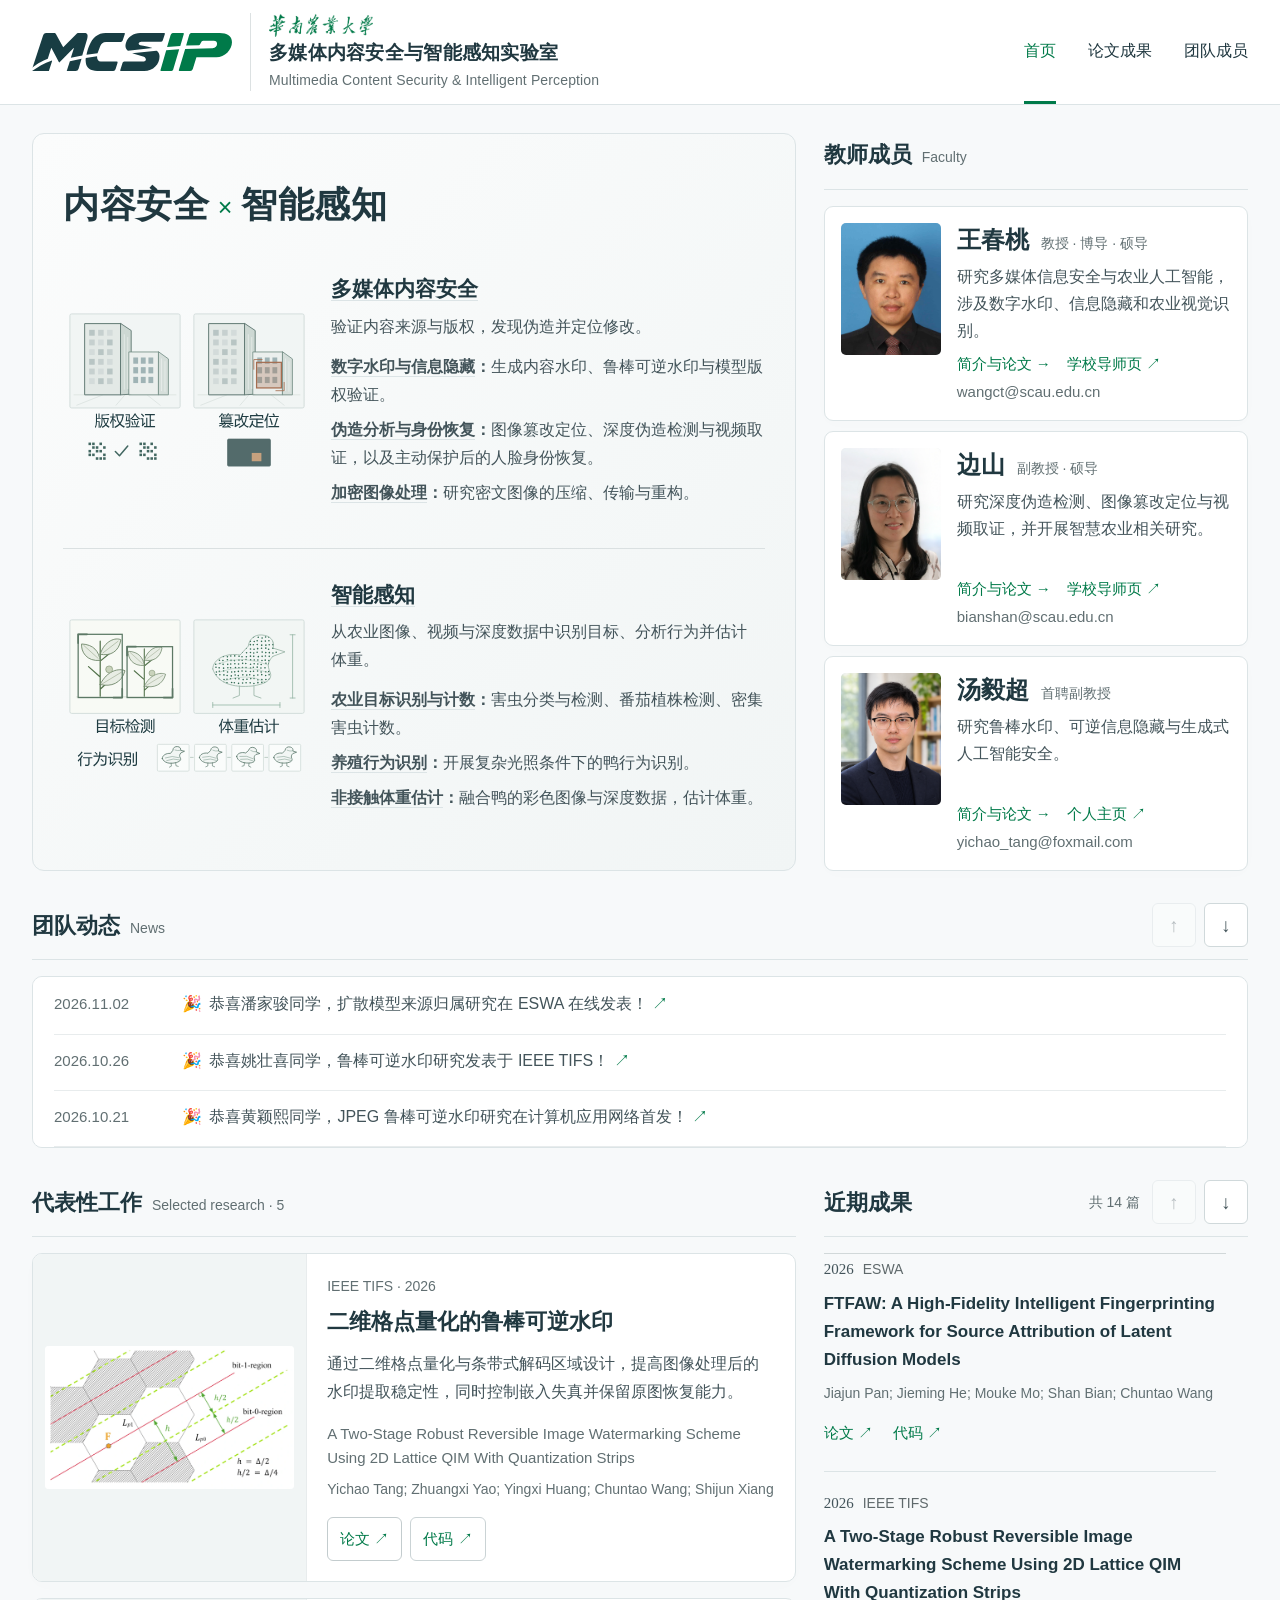
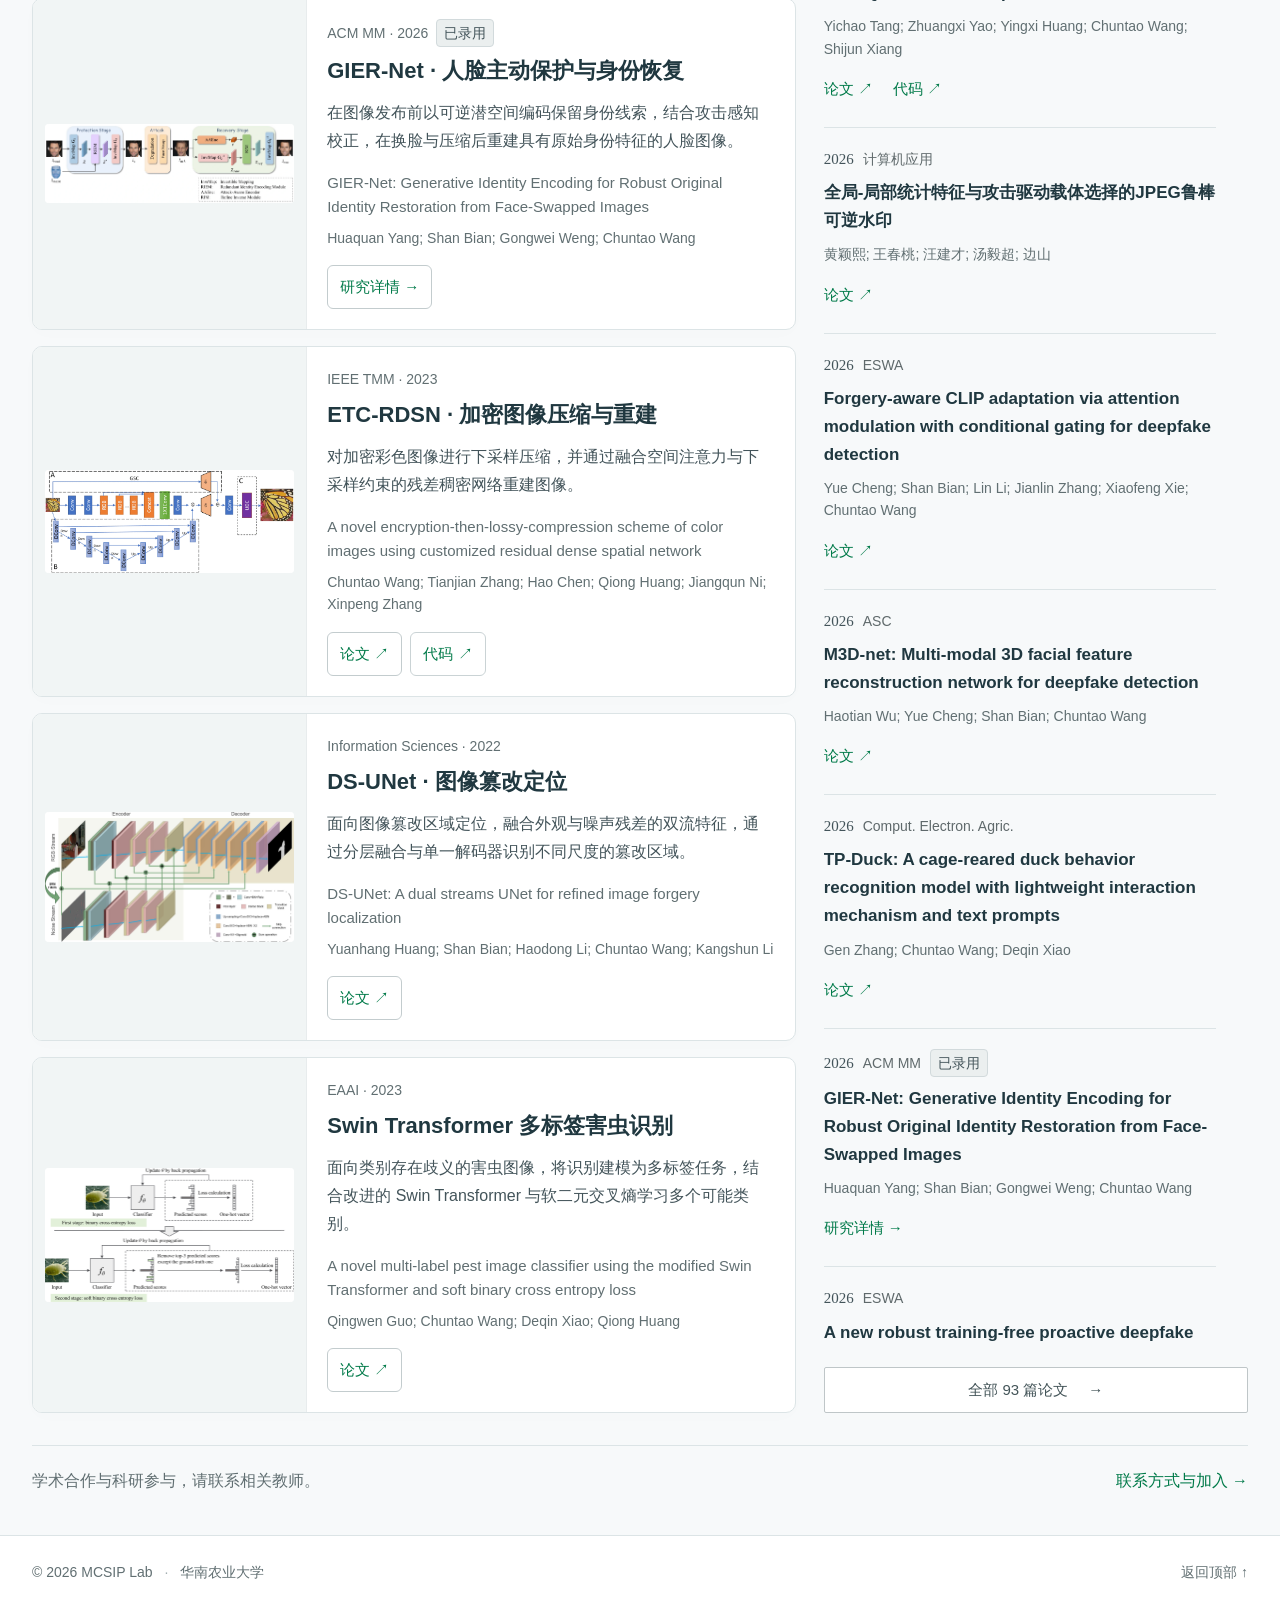
==== commit fdd5413a: "Curate five complementary recent research highlights and publish reviewed visual refinements" ====
--- a/index.html
+++ b/index.html
@@ -4,15 +4,15 @@
   <meta charset="utf-8">
   <meta name="viewport" content="width=device-width, initial-scale=1">
   <meta name="description" content="多媒体内容安全与智能感知实验室，研究数字水印、可逆信息隐藏、多媒体取证与农业视觉感知。了解成员、代表性工作、论文与开源代码。">
-  <meta name="theme-color" content="#0A376A">
+  <meta name="theme-color" content="#007A49">
   <title>SCAU · 多媒体内容安全与智能感知实验室</title>
-  <link rel="icon" href="/static/images/brand/mcsip-favicon.ico" type="image/vnd.microsoft.icon" sizes="16x16 24x24 32x32 48x48 64x64 128x128 256x256">
-  <link rel="icon" href="/static/images/brand/mcsip-favicon-32.png" type="image/png" sizes="32x32">
-  <link rel="icon" href="/static/images/brand/mcsip-icon-small.svg" type="image/svg+xml" sizes="any">
-  <link rel="apple-touch-icon" href="/static/images/brand/mcsip-apple-touch-icon.png">
-  <link rel="stylesheet" href="/static/style.css?v=20261102e">
-  <link rel="stylesheet" href="/static/design-integrated.css?v=20261105reading">
-  <link rel="stylesheet" href="/static/site-global.css?v=20261105topics">
+  <link rel="icon" href="/static/images/brand/mcsip-scau-v4-favicon.ico" type="image/vnd.microsoft.icon" sizes="16x16 24x24 32x32 48x48 64x64 128x128 256x256">
+  <link rel="icon" href="/static/images/brand/mcsip-scau-v4-favicon-32.png" type="image/png" sizes="32x32">
+  <link rel="icon" href="/static/images/brand/mcsip-scau-v4-icon-small.svg" type="image/svg+xml" sizes="any">
+  <link rel="apple-touch-icon" href="/static/images/brand/mcsip-scau-v4-apple-touch-icon.png">
+  <link rel="stylesheet" href="/static/style.css?v=20261106align5">
+  <link rel="stylesheet" href="/static/design-integrated.css?v=20261106system4">
+  <link rel="stylesheet" href="/static/site-global.css?v=20261106align5">
 </head>
 <body id="top" class="design-integrated">
   <a class="skip-link" href="#main-content">跳转至主要内容</a>
@@ -22,14 +22,14 @@
 
 <header class="site-header">
   <div class="header-inner">
-    <a class="brand" href="/" aria-label="MCSIP · 华南农业大学多媒体内容安全与智能感知实验室首页">
-      <img class="brand-mcsip" src="/static/images/brand/mcsip-logo.svg" alt="MCSIP" width="1600" height="320">
+    <div class="brand">
+      <a class="brand-mark-link" href="/" aria-label="MCSIP 实验室首页"><picture><source media="(max-width:860px)" srcset="/static/images/brand/mcsip-scau-v4-logo.svg"><img class="brand-mcsip" src="/static/images/brand/mcsip-scau-v4-logo.svg" alt="MCSIP" width="1648" height="320"></picture></a>
       <span class="brand-wordmark">
-        <small class="brand-university">华南农业大学</small>
-        <strong class="brand-title">多媒体内容安全与智能感知实验室</strong>
+        <a class="brand-university" href="https://www.scau.edu.cn/" target="_blank" rel="noopener noreferrer"><img src="/static/images/brand/scau-official-chinese-wordmark.png" alt="华南农业大学" width="1067" height="249"></a>
+        <strong class="brand-title"><a href="/">多媒体内容安全与智能感知实验室</a></strong>
         <small class="brand-english" lang="en">Multimedia Content Security &amp; Intelligent Perception</small>
       </span>
-    </a>
+    </div>
     <button class="nav-toggle" type="button" aria-label="打开导航" aria-controls="main-navigation" aria-expanded="false"><span></span><span></span></button>
     <nav class="site-nav nav3" id="main-navigation" aria-label="主导航">
       <a href="/" aria-current="page">首页</a>
@@ -44,7 +44,7 @@
     <div class="intro-copy"><h1 id="lab-title" aria-label="内容安全与智能感知"><span class="theme-word">内容安全</span><span class="theme-tail"><span class="theme-cross" aria-hidden="true">×</span><span class="theme-word">智能感知</span></span></h1><div class="intro-mobile-overview" hidden><p><strong><a href="/publications/?topic=security" title="查看相关论文">多媒体内容安全</a></strong><span>水印与版权保护、伪造取证与身份恢复。</span></p><p><strong><a href="/publications/?topic=perception" title="查看相关论文">智能感知</a></strong><span>农业目标识别、动物行为与体重估计。</span></p><a class="intro-work-link" href="#selected-work">查看代表性工作 <span aria-hidden="true">↓</span></a></div>
 <div class="research-task-overview">
   <article class="research-task security-task" aria-labelledby="security-task-title">
-    <figure class="research-task-illustration"><img src="/static/images/research/content-security-plate-v1.svg" alt="版权验证与图像篡改区域定位" width="360" height="240" decoding="async"></figure>
+    <figure class="research-task-illustration"><img src="/static/images/research/content-security-plate-scau-v3.svg" alt="版权验证与图像篡改区域定位" width="360" height="240" decoding="async"></figure>
     <div class="research-task-copy">
       <h2 id="security-task-title"><a href="/publications/?topic=security" title="查看相关论文">多媒体内容安全</a></h2>
       <p class="research-task-goal">验证内容来源与版权，发现伪造并定位修改。</p>
@@ -56,7 +56,7 @@
     </div>
   </article>
   <article class="research-task perception-task" aria-labelledby="perception-task-title">
-    <figure class="research-task-illustration"><img src="/static/images/research/intelligent-perception-plate-v1.svg" alt="植株目标检测、鸭的RGB-D体重估计与行为识别" width="360" height="240" decoding="async"></figure>
+    <figure class="research-task-illustration"><img src="/static/images/research/intelligent-perception-plate-scau-v3.svg" alt="植株目标检测、鸭的RGB-D体重估计与行为识别" width="360" height="240" decoding="async"></figure>
     <div class="research-task-copy">
       <h2 id="perception-task-title"><a href="/publications/?topic=perception" title="查看相关论文">智能感知</a></h2>
       <p class="research-task-goal">从农业图像、视频与深度数据中识别目标、分析行为并估计体重。</p>
@@ -137,7 +137,7 @@
 
   <div class="research-desk">
     <section class="featured-section container" id="selected-work" aria-labelledby="selected-title">
-  <div class="compact-heading"><h2 id="selected-title">代表性工作 <span lang="en">Selected research · 6</span></h2></div>
+  <div class="compact-heading"><h2 id="selected-title">代表性工作 <span lang="en">Selected research · 5</span></h2></div>
   <div class="featured-grid">
     
     
@@ -171,6 +171,20 @@
     
     <article class="featured-work">
       
+      <figure class="work-figure"><a href="/static/images/papers/supplement-20261102-ieee-rdsn-figure5.webp" target="_blank" rel="noopener noreferrer" aria-label="查看ETC-RDSN · 加密图像压缩与重建的论文原图"><img src="/static/images/papers/supplement-20261102-ieee-rdsn-figure5.webp" alt="原论文图5：RDSN 通过残差密集块、全局跳跃连接及对称上下采样分支融合图像特征，再经 UDC 模块重建图像。" width="760" height="320" loading="lazy"></a></figure>
+      
+      <div class="work-content">
+        <p class="work-venue"><span class="venue-citation"><abbr class="home-venue" title="IEEE Transactions on Multimedia">IEEE TMM</abbr> · 2023</span></p>
+        <h3>ETC-RDSN · 加密图像压缩与重建</h3>
+        <p class="work-summary">对加密彩色图像进行下采样压缩，并通过融合空间注意力与下采样约束的残差稠密网络重建图像。</p>
+        <div class="work-citation"><p class="work-paper-title" lang="en">A novel encryption-then-lossy-compression scheme of color images using customized residual dense spatial network</p><p class="work-authors">Chuntao Wang; Tianjian Zhang; Hao Chen; Qiong Huang; Jiangqun Ni; Xinpeng Zhang</p></div>
+        <div class="work-links"><a href="https://doi.org/10.1109/TMM.2022.3171099" target="_blank" rel="noopener noreferrer">论文 ↗</a><a class="code-link" href="https://github.com/tianjian1201/ETC-RDSN" target="_blank" rel="noopener noreferrer">代码 ↗</a></div>
+      </div>
+    </article>
+    
+    
+    <article class="featured-work">
+      
       <figure class="work-figure"><a href="/static/images/papers/enriched-dsunet-figure2.webp" target="_blank" rel="noopener noreferrer" aria-label="查看DS-UNet · 图像篡改定位的论文原图"><img src="/static/images/papers/enriched-dsunet-figure2.webp" alt="DS-UNet 原论文图2：RGB与噪声双流编码器、分层融合及单解码器结构" width="760" height="320" loading="lazy"></a></figure>
       
       <div class="work-content">
@@ -185,20 +199,6 @@
     
     <article class="featured-work">
       
-      <figure class="work-figure"><a href="/static/images/papers/enriched-extra-ufnet-figure1.webp" target="_blank" rel="noopener noreferrer" aria-label="查看UfNet · 深度模型黑盒指纹的论文原图"><img src="/static/images/papers/enriched-extra-ufnet-figure1.webp" alt="UfNet通过携带用户指纹的图像训练分类模型，并在测试阶段验证模型指纹的整体框架" width="760" height="320" loading="lazy"></a></figure>
-      
-      <div class="work-content">
-        <p class="work-venue"><span class="venue-citation"><abbr class="home-venue" title="Expert Systems with Applications">ESWA</abbr> · 2024</span></p>
-        <h3>UfNet · 深度模型黑盒指纹</h3>
-        <p class="work-summary">面向深度分类模型的版权验证与用户追溯，利用多用户指纹触发图像与对抗训练区分模型的分发副本。</p>
-        <div class="work-citation"><p class="work-paper-title" lang="en">A novel robust black-box fingerprinting scheme for deep classification neural networks</p><p class="work-authors">Mouke Mo; Chuntao Wang; Qingwen Guo; Shan Bian; Qiong Huang; Xinpeng Zhang</p></div>
-        <div class="work-links"><a href="https://doi.org/10.1016/j.eswa.2024.124201" target="_blank" rel="noopener noreferrer">论文 ↗</a></div>
-      </div>
-    </article>
-    
-    
-    <article class="featured-work">
-      
       <figure class="work-figure"><a href="/static/images/papers/enriched-swinpest-figure2.webp" target="_blank" rel="noopener noreferrer" aria-label="查看Swin Transformer 多标签害虫识别的论文原图"><img src="/static/images/papers/enriched-swinpest-figure2.webp" alt="Swin害虫识别原论文图2：普通二元交叉熵与软二元交叉熵的两阶段训练过程" width="760" height="320" loading="lazy"></a></figure>
       
       <div class="work-content">
@@ -210,20 +210,6 @@
       </div>
     </article>
     
-    
-    <article class="featured-work">
-      
-      <figure class="work-figure"><a href="/static/images/papers/duck-weight-paper-figure4.jpg" target="_blank" rel="noopener noreferrer" aria-label="查看RGB-D 鸭体重估计的论文原图"><img src="/static/images/papers/duck-weight-paper-figure4.jpg" alt="原文图4：RGB与深度图双流编码器、跨模态特征交互、解码器及体重回归结构" width="760" height="320" loading="lazy"></a></figure>
-      
-      <div class="work-content">
-        <p class="work-venue"><span class="venue-citation"><abbr class="home-venue" title="Animals">Animals</abbr> · 2025</span></p>
-        <h3>RGB-D 鸭体重估计</h3>
-        <p class="work-summary">面向鸭体重的非接触估计，通过双流双向交互网络融合彩色图像与深度信息。</p>
-        <div class="work-citation"><p class="work-paper-title" lang="en">Two-Stream Bidirectional Interaction Network Based on RGB-D Images for Duck Weight Estimation</p><p class="work-authors">Diqi Zhu; Shan Bian; Xiaofeng Xie; Chuntao Wang; Deqin Xiao</p></div>
-        <div class="work-links"><a href="https://www.mdpi.com/2076-2615/15/7/1062" target="_blank" rel="noopener noreferrer">论文 ↗</a></div>
-      </div>
-    </article>
-    
   </div>
 </section>
     <section class="recent-publications container" id="publications" aria-labelledby="publications-title">
@@ -369,25 +355,31 @@
   <div class="home-contact container"><p>学术合作与科研参与，请联系相关教师。</p><a href="/team/#join">联系方式与加入 →</a></div>
 </main>
 
-<footer><div class="container footer-inner"><p>© 2026 华南农业大学 · 多媒体内容安全与智能感知实验室</p><a href="#top">返回顶部 ↑</a></div></footer>
+<footer class="site-footer" id="university-footer">
+  <div class="container footer-inner">
+    <p>© 2026 MCSIP Lab <span aria-hidden="true">·</span> <a href="https://www.scau.edu.cn/" target="_blank" rel="noopener noreferrer">华南农业大学</a></p>
+    <a href="#top">返回顶部 ↑</a>
+  </div>
+</footer>
 
   <dialog class="paper-image-dialog" aria-labelledby="paper-image-title" aria-describedby="paper-image-caption">
   <div class="paper-image-toolbar">
     <h2 id="paper-image-title">论文图示</h2>
     <div class="paper-image-actions">
+      <output class="paper-image-zoom" data-image-zoom aria-label="图像缩放比例"></output>
       <button type="button" data-image-size aria-pressed="false" disabled>原始尺寸</button>
       <button type="button" class="paper-image-close" data-image-close aria-label="关闭大图" autofocus>×</button>
     </div>
   </div>
   <p id="paper-image-caption" class="paper-image-caption"></p>
-  <div class="paper-image-viewport" tabindex="0" aria-label="论文图示，原始尺寸下可滚动查看">
+  <div class="paper-image-viewport" tabindex="0" aria-label="论文图示，滚轮缩放，拖动平移，点击关闭">
     <p data-image-loading role="status">正在加载图示…</p>
     <p data-image-error hidden>图示暂时无法加载，<a data-image-original target="_blank" rel="noopener noreferrer">打开原图 ↗</a></p>
-    <img data-image-full alt="" hidden>
+    <div class="paper-image-stage" hidden><img data-image-full alt="" draggable="false"></div>
   </div>
 </dialog>
   <script src="/static/research-time.js?v=20261102"></script>
   <script src="/static/main.js?v=20261105reading"></script>
-  <script src="/static/paper-image-viewer.js?v=20261105controls"></script>
+  <script src="/static/paper-image-viewer-v2.js?v=20261106"></script>
 </body>
 </html>
--- a/static/style.css
+++ b/static/style.css
@@ -1,17 +1,17 @@
 :root {
   --design-review-height: 48px;
-  --ink: #203449;
-  --muted: #5f6872;
-  --line: #dfe3e8;
+  --ink: #203840;
+  --muted: #656b6c;
+  --line: #e2e5e5;
   --paper: #fff;
-  --cream: #f6f7f9;
+  --cream: #f7f8f8;
   --accent: #913d48;
-  --green-950: #203449;
-  --green-900: #203449;
-  --green-800: #294f72;
-  --green-700: #315b80;
-  --mint: #edf1f5;
-  --shadow: 0 8px 25px #2034490c;
+  --green-950: #203840;
+  --green-900: #203840;
+  --green-800: #435458;
+  --green-700: #4d6064;
+  --mint: #eff2f3;
+  --shadow: 0 8px 25px #2038400c;
   --sans: -apple-system, BlinkMacSystemFont, "Segoe UI", "Microsoft YaHei", "PingFang SC", "Noto Sans CJK SC", sans-serif;
   --serif: Georgia, "Songti SC", serif;
 }
@@ -24,24 +24,24 @@
 button, input, textarea, select { font: inherit; }
 button, summary, a { -webkit-tap-highlight-color: transparent; }
 :focus-visible { outline: 2px solid var(--accent); outline-offset: 4px; }
-::selection { color: #203449; background: #dfe8f1; }
+::selection { color: var(--ink); background: #e5eaeb; }
 .container { width: min(1200px, calc(100% - 72px)); margin-inline: auto; }
 .sr-only { position: absolute; width: 1px; height: 1px; padding: 0; margin: -1px; overflow: hidden; clip-path: inset(50%); white-space: nowrap; border: 0; }
 .skip-link { position: fixed; z-index: 100; top: 8px; left: 12px; padding: 8px 15px; border: 2px solid; color: var(--ink); background: white; transform: translateY(-160%); }
 .skip-link:focus { transform: none; }
 .eyebrow { margin: 0; color: var(--accent); font-size: 12px; font-weight: 600; letter-spacing: .09em; }
-.text-link { display: inline-flex; align-items: center; gap: 10px; font-size: 14px; color: #315b80; }
+.text-link { display: inline-flex; align-items: center; gap: 10px; font-size: 14px; color: var(--accent); }
 .text-link:hover, .publication-body h3 a:hover, .faculty-summary a:hover { text-decoration: underline; }
 .button { display: inline-flex; align-items: center; justify-content: center; gap: 20px; min-height: 42px; padding: 9px 18px; border: 1px solid transparent; border-radius: 2px; font-size: 13px; cursor: pointer; }
-.button.primary { color: white; background: #203449; }
-.button.primary:hover { background: #10263d; }
-.outline-button { border-color: #b8c4cf; color: #294f72; background: white; }
+.button.primary { color: white; background: #203840; }
+.button.primary:hover { background: #212a2c; }
+.outline-button { border-color: #bfc6c8; color: #435458; background: white; }
 .empty { padding: 20px 0; color: var(--muted); font-size: 13px; }
-.design-review-bar { position: sticky; top: 0; z-index: 60; display: flex; align-items: center; justify-content: center; gap: 20px; height: var(--design-review-height); border-bottom: 1px solid #d9e0e7; color: #536375; background: #eef2f6; font-size: 12px; }
+.design-review-bar { position: sticky; top: 0; z-index: 60; display: flex; align-items: center; justify-content: center; gap: 20px; height: var(--design-review-height); border-bottom: 1px solid #dde2e3; color: #5e686a; background: #f0f3f4; font-size: 12px; }
 .design-review-bar > span { font-size: 11px; }
 .design-review-bar nav { display: flex; gap: 8px; }
 .design-review-bar a { padding: 5px 13px; border: 1px solid transparent; border-radius: 5px; }
-.design-review-bar a[aria-current="page"] { border-color: #bccbd8; color: #203449; background: white; }
+.design-review-bar a[aria-current="page"] { border-color: #c5cecf; color: var(--ink); background: white; }
 body[class*="design-"] .site-header { top: var(--design-review-height); }
 body[class*="design-"] [id] { scroll-margin-top: var(--design-review-height); }
 
@@ -51,206 +51,206 @@
 .brand, .mini-brand { display: flex; gap: 12px; align-items: center; }
 .brand img { width: 44px; height: 44px; flex-shrink: 0; }
 .brand > span { display: grid; gap: 3px; line-height: 1.4; }
-.brand strong { color: #203449; font-size: 16px; font-weight: 650; }
-.brand small { color: #69717b; font-size: 10px; font-family: Georgia, serif; }
+.brand strong { color: var(--ink); font-size: 16px; font-weight: 600; }
+.brand small { color: var(--muted); font-size: 10px; font-family: Georgia, serif; }
 .site-nav { display: flex; align-items: center; gap: 27px; font-size: 15px; }
 .site-nav a { padding: 20px 0 18px; border-bottom: 2px solid transparent; white-space: nowrap; }
 .site-nav a:hover, .site-nav a[aria-current="location"] { border-bottom-color: var(--accent); color: var(--accent); }
 .nav-toggle { display: none; border: 0; color: var(--ink); background: transparent; }
 
-.group-intro { position: relative; margin-top: 23px; margin-bottom: 27px; padding: 24px 28px 22px; border-top: 3px solid #203449; border-bottom: 1px solid #e3ded5; border-radius: 0 0 4px 4px; background: #f6f4ef; }
+.group-intro { position: relative; margin-top: 23px; margin-bottom: 27px; padding: 24px 28px 22px; border-top: 3px solid #203840; border-bottom: 1px solid #e3ded5; border-radius: 0 0 4px 4px; background: #f6f4ef; }
 .group-intro::before { content: ""; position: absolute; top: -3px; left: 0; width: 66px; height: 3px; background: var(--accent); }
-.group-intro h1 { margin: 8px 0 12px; font-size: 30px; line-height: 1.45; font-weight: 650; letter-spacing: .02em; }
+.group-intro h1 { margin: 8px 0 12px; font-size: 30px; line-height: 1.45; font-weight: 600; letter-spacing: .02em; }
 .intro-english { margin: -4px 0 15px; color: #7b746a; font: 13px/1.7 Georgia, serif; }
 .intro-description { max-width: 1100px; }
-.intro-description p { margin: 7px 0 0; color: #52606d; font-size: 14px; line-height: 1.9; }
-.intro-description strong { color: #30475b; font-weight: 600; }
-.compact-heading { display: flex; justify-content: space-between; align-items: center; gap: 20px; min-height: 33px; margin-bottom: 13px; border-bottom: 1px solid #98a6b3; padding-bottom: 7px; }
-.compact-heading h2 { margin: 0; color: #203449; font-size: 18px; font-weight: 650; line-height: 1.5; }
-.compact-heading h2 span { margin-left: 10px; color: #777f88; font: 12px Georgia, serif; font-weight: 400; }
+.intro-description p { margin: 7px 0 0; color: #5a6365; font-size: 14px; line-height: 1.9; }
+.intro-description strong { color: #3d4b4e; font-weight: 600; }
+.compact-heading { display: flex; justify-content: space-between; align-items: center; gap: 20px; min-height: 33px; margin-bottom: 13px; border-bottom: 1px solid #a0a9ab; padding-bottom: 7px; }
+.compact-heading h2 { margin: 0; color: var(--ink); font-size: 18px; font-weight: 600; line-height: 1.5; }
+.compact-heading h2 span { margin-left: 10px; color: #7c8283; font: 12px Georgia, serif; font-weight: 400; }
 .compact-heading .text-link { font-size: 13px; }
 .faculty-section { padding-bottom: 25px; }
 .faculty-strip { display: grid; grid-template-columns: repeat(3, minmax(0, 1fr)); gap: 21px; }
-.faculty-entry { display: grid; grid-template-columns: 92px minmax(0, 1fr); gap: 18px; min-width: 0; padding: 18px; border: 1px solid #dde3e9; border-top: 2px solid #b4c2cf; border-radius: 3px; background: #fafbfd; box-shadow: 0 3px 12px #20344904; }
-.faculty-portrait { display: grid; place-items: center; align-self: start; width: 92px; height: 120px; border-radius: 2px; background: #edf0f3; overflow: hidden; }
+.faculty-entry { display: grid; grid-template-columns: 92px minmax(0, 1fr); gap: 18px; min-width: 0; padding: 18px; border: 1px solid #e1e5e5; border-top: 2px solid #bcc5c7; border-radius: 3px; background: #fbfcfc; box-shadow: 0 3px 12px #20384004; }
+.faculty-portrait { display: grid; place-items: center; align-self: start; width: 92px; height: 120px; border-radius: 2px; background: #eff1f1; overflow: hidden; }
 .faculty-portrait img { width: 100%; height: 100%; object-fit: cover; object-position: center 23%; }
-.faculty-portrait > span { font-size: 30px; color: #8492a0; }
+.faculty-portrait > span { font-size: 30px; color: #8d9697; }
 .faculty-summary { min-width: 0; }
-.faculty-summary h3 { margin: -3px 0 3px; color: #203449; font-size: 22px; font-weight: 600; line-height: 1.4; }
-.faculty-role { margin: 0 0 6px; color: #6b4650; font-size: 14px; line-height: 1.65; }
-.faculty-interests { margin: 0 0 8px; color: #56616e; font-size: 16px; line-height: 1.75; }
-.faculty-links { display: flex; flex-wrap: wrap; gap: 6px 18px; color: #315b80; font-size: 14px; line-height: 1.6; }
-.faculty-email { display: block; width: fit-content; max-width: 100%; margin-top: 5px; color: #5d6c7b; font-size: 14px; line-height: 1.6; overflow-wrap: anywhere; }
+.faculty-summary h3 { margin: -3px 0 3px; color: var(--ink); font-size: 22px; font-weight: 600; line-height: 1.4; }
+.faculty-role { margin: 0 0 6px; color: #5d6f73; font-size: 14px; line-height: 1.65; }
+.faculty-interests { margin: 0 0 8px; color: #5d6567; font-size: 16px; line-height: 1.75; }
+.faculty-links { display: flex; flex-wrap: wrap; gap: 6px 18px; color: var(--accent); font-size: 14px; line-height: 1.6; }
+.faculty-email { display: block; width: fit-content; max-width: 100%; margin-top: 5px; color: var(--muted); font-size: 14px; line-height: 1.6; overflow-wrap: anywhere; }
 
 /* Two parallel research areas, each explained through tasks and published work. */
 .research-section { padding-bottom: 30px; }
 .research-pillars { display: grid; grid-template-columns: repeat(2, minmax(0, 1fr)); gap: 25px; }
-.research-pillar { min-width: 0; padding: 20px 22px 10px; border: 1px solid #e0e4e9; border-top: 3px solid #913d48; border-radius: 3px; background: #fff; box-shadow: 0 5px 20px #20344906; }
-.perception-pillar { border-top-color: #315b80; }
+.research-pillar { min-width: 0; padding: 20px 22px 10px; border: 1px solid #e3e6e6; border-top: 3px solid #913d48; border-radius: 3px; background: #fff; box-shadow: 0 5px 20px #20384006; }
+.perception-pillar { border-top-color: #4d6064; }
 .pillar-heading { display: flex; align-items: center; gap: 13px; margin: 2px 0 11px; }
 .pillar-number { align-self: start; margin-top: 1px; color: var(--accent); font: 24px/1.4 Georgia, serif; }
-.perception-pillar .pillar-number { color: #315b80; }
-.pillar-heading h3 { margin: 0; color: #203449; font-size: 20px; font-weight: 600; line-height: 1.5; }
-.pillar-heading > div > p { margin: 2px 0 0; color: #707d89; font: 12px/1.5 Georgia, serif; }
-.pillar-definition { margin: 0 0 13px; color: #52606e; font-size: 13px; line-height: 1.85; }
-.pillar-definition strong { color: #293f52; font-weight: 600; }
-.research-questions { margin: 0 0 17px; padding: 12px 15px; background: #f5f7f9; border-left: 2px solid #b88890; }
-.perception-pillar .research-questions { border-left-color: #8aa0b6; }
+.perception-pillar .pillar-number { color: var(--accent); }
+.pillar-heading h3 { margin: 0; color: var(--ink); font-size: 20px; font-weight: 600; line-height: 1.5; }
+.pillar-heading > div > p { margin: 2px 0 0; color: #788081; font: 12px/1.5 Georgia, serif; }
+.pillar-definition { margin: 0 0 13px; color: #5b6465; font-size: 13px; line-height: 1.85; }
+.pillar-definition strong { color: #364345; font-weight: 600; }
+.research-questions { margin: 0 0 17px; padding: 12px 15px; background: #f6f8f8; border-left: 2px solid #b88890; }
+.perception-pillar .research-questions { border-left-color: #98a6a8; }
 .research-questions > div { margin-bottom: 8px; }
 .research-questions > div:last-child { margin-bottom: 0; }
-.research-questions dt { color: #334b5f; font-size: 12px; font-weight: 600; }
-.research-questions dd { margin: 1px 0 0; color: #67717c; font-size: 12px; line-height: 1.75; }
-.evidence-heading { padding-bottom: 6px; border-bottom: 1px solid var(--line); color: #64707d; font-size: 11px; }
+.research-questions dt { color: #414f51; font-size: 12px; font-weight: 600; }
+.research-questions dd { margin: 1px 0 0; color: #6e7475; font-size: 12px; line-height: 1.75; }
+.evidence-heading { padding-bottom: 6px; border-bottom: 1px solid var(--line); color: #6c7475; font-size: 11px; }
 .research-evidence > article { padding: 10px 0; border-bottom: 1px solid var(--line); }
 .evidence-venue { color: #7e4c57; font-size: 10px; }
-.perception-pillar .evidence-venue { color: #436783; }
-.research-evidence h4 { margin: 3px 0 4px; color: #28465f; font-size: 12px; font-weight: 600; line-height: 1.65; overflow-wrap: anywhere; }
+.perception-pillar .evidence-venue { color: #576b6f; }
+.research-evidence h4 { margin: 3px 0 4px; color: #3b494c; font-size: 12px; font-weight: 600; line-height: 1.65; overflow-wrap: anywhere; }
 .research-evidence h4 a:hover { text-decoration: underline; }
-.research-evidence > article > p { margin: 0; color: #67717d; font-size: 11px; line-height: 1.75; }
+.research-evidence > article > p { margin: 0; color: #6e7576; font-size: 11px; line-height: 1.75; }
 
 .recent-publications { padding-bottom: 30px; }
 .featured-section { padding-bottom: 32px; }
 .featured-grid { display: grid; grid-template-columns: repeat(3, minmax(0, 1fr)); gap: 23px; }
-.featured-work { display: flex; min-width: 0; flex-direction: column; overflow: hidden; border: 1px solid #dfe5eb; border-radius: 4px; background: white; box-shadow: 0 4px 16px #20344907; }
-.work-figure { margin: 0; padding: 14px 14px 0; border-bottom: 1px solid #e7ebf0; background: #f7f9fb; }
+.featured-work { display: flex; min-width: 0; flex-direction: column; overflow: hidden; border: 1px solid #e3e7e7; border-radius: 4px; background: white; box-shadow: 0 4px 16px #20384007; }
+.work-figure { margin: 0; padding: 14px 14px 0; border-bottom: 1px solid #eaeded; background: #f8fafa; }
 .work-figure > a { display: block; height: 170px; overflow: hidden; background: white; }
 .work-figure img { width: 100%; height: 100%; max-height: 100%; object-fit: contain; }
-.work-figure figcaption { display: flex; align-items: center; justify-content: space-between; gap: 8px; padding-block: 8px; color: #86919c; font-size: 9px; }
+.work-figure figcaption { display: flex; align-items: center; justify-content: space-between; gap: 8px; padding-block: 8px; color: #8d9495; font-size: 9px; }
 .work-figure figcaption a:hover { text-decoration: underline; }
 .work-content { display: flex; flex: 1; flex-direction: column; padding: 17px 18px 18px; }
 .work-venue { margin: 0 0 8px; color: #85515b; font-size: 10px; }
-.work-content h3 { margin: 0 0 10px; color: #203449; font-size: 17px; font-weight: 600; line-height: 1.6; }
-.work-paper-title { margin: 0 0 7px; color: #45627b; font-size: 12px; line-height: 1.65; overflow-wrap: anywhere; }
+.work-content h3 { margin: 0 0 10px; color: var(--ink); font-size: 17px; font-weight: 600; line-height: 1.6; }
+.work-paper-title { margin: 0 0 7px; color: #56676a; font-size: 12px; line-height: 1.65; overflow-wrap: anywhere; }
 .work-paper-title a:hover { text-decoration: underline; }
-.work-authors { margin: 0 0 12px; color: #87919c; font-size: 10px; line-height: 1.7; }
-.work-summary { margin: 0 0 15px; color: #6f7d89; font-size: 12px; line-height: 1.85; }
+.work-authors { margin: 0 0 12px; color: #8e9495; font-size: 10px; line-height: 1.7; }
+.work-summary { margin: 0 0 15px; color: #777f81; font-size: 12px; line-height: 1.85; }
 .work-links { display: flex; gap: 12px; align-items: center; margin-top: auto; }
-.work-links a { min-width: 68px; padding: 5px 12px; border: 1px solid #c5d1dc; border-radius: 2px; color: #315b80; font-size: 11px; text-align: center; }
-.work-links a:hover { border-color: #203449; background: #f2f5f8; }
+.work-links a { min-width: 68px; padding: 5px 12px; border: 1px solid #ccd3d5; border-radius: 2px; color: var(--accent); font-size: 11px; text-align: center; }
+.work-links a:hover { border-color: #203840; background: #f4f6f6; }
 .work-links .code-link { border-color: #d7c4c7; color: #87515b; }
 .publication-tools { display: flex; justify-content: flex-end; margin: -2px 0 12px; }
 .publication-tools form { display: flex; width: min(100%, 310px); }
-.publication-tools input { width: 100%; min-width: 0; height: 35px; border: 1px solid #c7d0d9; border-right: 0; padding: 7px 10px; color: #203449; background: white; border-radius: 0; font-size: 12px; }
-.publication-tools button { min-width: 53px; border: 1px solid #203449; border-radius: 0; color: white; background: #203449; font-size: 12px; cursor: pointer; }
-.publication-list { border-top: 1px solid #a9b4bf; }
+.publication-tools input { width: 100%; min-width: 0; height: 35px; border: 1px solid #cdd2d3; border-right: 0; padding: 7px 10px; color: var(--ink); background: white; border-radius: 0; font-size: 12px; }
+.publication-tools button { min-width: 53px; border: 1px solid #203840; border-radius: 0; color: white; background: #203840; font-size: 12px; cursor: pointer; }
+.publication-list { border-top: 1px solid #b0b7b8; }
 .publication-row { display: grid; grid-template-columns: 125px minmax(0, 1fr) 55px; gap: 24px; padding: 18px 0; border-bottom: 1px solid var(--line); }
-.publication-meta time { display: block; color: #364f66; font: 20px/1.4 Georgia, serif; }
-.publication-meta > span { display: block; margin-top: 5px; color: #556675; font-size: 14px; line-height: 1.65; overflow-wrap: anywhere; }
-.publication-body h3 { margin: 0 0 6px; color: #294760; font-size: 16px; font-weight: 600; line-height: 1.65; overflow-wrap: anywhere; }
-.authors { margin: 0; color: #566774; font-size: 14px; line-height: 1.75; overflow-wrap: anywhere; }
+.publication-meta time { display: block; color: #455457; font: 20px/1.4 Georgia, serif; }
+.publication-meta > span { display: block; margin-top: 5px; color: #5f696b; font-size: 14px; line-height: 1.65; overflow-wrap: anywhere; }
+.publication-body h3 { margin: 0 0 6px; color: var(--ink); font-size: 16px; font-weight: 600; line-height: 1.65; overflow-wrap: anywhere; }
+.authors { margin: 0; color: #5f696b; font-size: 14px; line-height: 1.75; overflow-wrap: anywhere; }
 .publication-links { justify-self: end; }
 .publication-links { display: flex; flex-direction: column; }
 .publication-links .code-link { color: #87515b; }
 .archive-paper-figure { margin: 12px 0 0; }
 .archive-paper-figure img { width: auto; max-height: 400px; }
-.archive-paper-figure figcaption { margin-top: 8px; color: #5d6e7c; font-size: 14px; }
+.archive-paper-figure figcaption { margin-top: 8px; color: #677072; font-size: 14px; }
 .archive-paper-figure figcaption a { text-decoration: underline; }
 .archive-paper-figure > a { display: block; width: fit-content; max-width: 100%; cursor: zoom-in; }
-.abstract-source { display: inline-block; margin-block: 2px 8px; color: #315b80; font-size: 14px; text-decoration: underline; }
-.publication-links a { display: inline-flex; align-items: center; gap: 7px; min-height: 38px; color: #315b80; font-size: 14px; white-space: nowrap; }
+.abstract-source { display: inline-block; margin-block: 2px 8px; color: var(--accent); font-size: 14px; text-decoration: underline; }
+.publication-links a { display: inline-flex; align-items: center; gap: 7px; min-height: 38px; color: var(--accent); font-size: 14px; white-space: nowrap; }
 .publication-links a:hover { text-decoration: underline; }
 .recent-scroll { max-height: 1120px; overflow-y: auto; scrollbar-gutter: stable; scrollbar-width: auto; scrollbar-color: #8baaa2 #edf3ef; }
 .recent-scroll .publication-list { padding-right: 10px; }
 .recent-scroll .publication-row[hidden], .recent-scroll [data-recent-empty][hidden] { display: none; }
-.recent-browse-controls { display: flex; align-items: center; justify-content: space-between; gap: 12px; margin-block: 10px; color: #536c69; font-size: 14px; }
+.recent-browse-controls { display: flex; align-items: center; justify-content: space-between; gap: 12px; margin-block: 10px; color: #5b6364; font-size: 14px; }
 .recent-browse-controls[hidden] { display: none; }
 .recent-browse-controls > div { display: flex; gap: 7px; }
-.recent-browse-controls button { min-height: 36px; padding: 4px 10px; border: 1px solid #bdcfcd; border-radius: 4px; color: #226c71; background: #fff; cursor: pointer; font-size: 14px; }
-.recent-browse-controls button:hover:not(:disabled) { background: #edf5f3; border-color: #277b7e; }
+.recent-browse-controls button { min-height: 36px; padding: 4px 10px; border: 1px solid #c3c8c9; border-radius: 4px; color: #405053; background: #fff; cursor: pointer; font-size: 14px; }
+.recent-browse-controls button:hover:not(:disabled) { background: #edf5f3; border-color: #485a5d; }
 .recent-browse-controls button:disabled { opacity: .42; cursor: default; }
 @media (max-width: 700px) { .recent-scroll { max-height: 680px; } }
-.manuscript-link { display: inline-block; margin-top: 7px; color: #315b80; font-size: 14px; text-decoration: underline; }
+.manuscript-link { display: inline-block; margin-top: 7px; color: var(--accent); font-size: 14px; text-decoration: underline; }
 .paper-abstract { margin-top: 6px; }
-.paper-abstract summary { width: fit-content; padding-block: 2px; color: #687c8f; font-size: 14px; cursor: pointer; }
-.paper-abstract p { margin: 10px 0 0; padding: 11px 14px; color: #4c606f; background: #f5f7f9; font-size: 16px; line-height: 1.85; overflow-wrap: anywhere; }
+.paper-abstract summary { width: fit-content; padding-block: 2px; color: #748083; font-size: 14px; cursor: pointer; }
+.paper-abstract p { margin: 10px 0 0; padding: 11px 14px; color: #576264; background: #f6f8f8; font-size: 16px; line-height: 1.85; overflow-wrap: anywhere; }
 .paper-abstract img { max-height: 420px; margin-top: 12px; object-fit: contain; }
 .student-section { padding-bottom: 28px; }
 .student-degree-group + .student-degree-group { margin-top: 19px; }
-.student-degree-group > h3 { display: flex; align-items: baseline; gap: 10px; margin: 0 0 8px; color: #4e6072; font-size: 15px; font-weight: 600; }
-.student-degree-group > h3 > span { color: #657584; font: 12px Georgia, serif; }
+.student-degree-group > h3 { display: flex; align-items: baseline; gap: 10px; margin: 0 0 8px; color: var(--ink); font-size: 15px; font-weight: 600; }
+.student-degree-group > h3 > span { color: var(--muted); font: 12px Georgia, serif; }
 .student-roster { display: grid; grid-template-columns: repeat(3, minmax(0, 1fr)); gap: 0 25px; }
 .student-roster-entry { display: grid; grid-template-columns: 70px minmax(0, 1fr); align-items: baseline; gap: 13px; min-width: 0; padding: 10px 1px; border-bottom: 1px solid var(--line); }
-.student-roster-entry > strong { color: #334b60; font-size: 15px; font-weight: 500; }
-.student-roster-entry > span { color: #586e79; font-size: 14px; overflow-wrap: anywhere; }
-.section-caption { color: #596d79; font-size: 13px; }
+.student-roster-entry > strong { color: var(--ink); font-size: 15px; font-weight: 500; }
+.student-roster-entry > span { color: #626d6f; font-size: 14px; overflow-wrap: anywhere; }
+.section-caption { color: #636d6f; font-size: 13px; }
 .member-grid { display: grid; gap: 24px; }
 .student-grid { grid-template-columns: repeat(3, minmax(0, 1fr)); }
 .member-card { display: grid; grid-template-columns: 62px minmax(0, 1fr); gap: 16px; min-width: 0; }
-.member-photo { position: relative; display: grid; place-items: center; height: 80px; background: #edf0f3; overflow: hidden; }
+.member-photo { position: relative; display: grid; place-items: center; height: 80px; background: #eff1f1; overflow: hidden; }
 .member-photo img { width: 100%; height: 100%; object-fit: cover; object-position: center 23%; }
-.member-photo > span { color: #8798a7; font-size: 28px; }
+.member-photo > span { color: #919b9d; font-size: 28px; }
 .member-photo i { display: none; }
 .member-info { min-width: 0; }
 .member-info > p { margin: 0; color: var(--muted); font-size: 11px; }
-.member-info h4 { margin: 1px 0 5px; color: #203449; font-size: 17px; font-weight: 600; }
+.member-info h4 { margin: 1px 0 5px; color: var(--ink); font-size: 17px; font-weight: 600; }
 .tags { display: flex; flex-wrap: wrap; gap: 4px 8px; }
-.tags span { color: #627484; font-size: 11px; }
-.tags span:not(:last-child)::after { content: " /"; color: #a6b1ba; }
-.member-profile-link, .member-email { display: block; width: fit-content; margin-top: 7px; color: #315b80; font-size: 11px; overflow-wrap: anywhere; }
+.tags span { color: var(--muted); font-size: 11px; }
+.tags span:not(:last-child)::after { content: " /"; color: #acb3b4; }
+.member-profile-link, .member-email { display: block; width: fit-content; margin-top: 7px; color: var(--accent); font-size: 11px; overflow-wrap: anywhere; }
 .alumni-title { margin: 20px 0 14px; font-size: 14px; }
 .participation-section { padding-bottom: 30px; }
 .contact-copy { max-width: 950px; }
-.contact-copy p { margin: 7px 0; color: #5b6875; font-size: 15px; line-height: 1.9; }
-.contact-copy p:last-child { color: #5f707c; font-size: 13px; }
-footer { padding-block: 20px; border-top: 1px solid var(--line); color: #5c6e7b; background: #fafbfc; font-size: 12px; }
+.contact-copy p { margin: 7px 0; color: var(--text); font-size: 15px; line-height: 1.9; }
+.contact-copy p:last-child { color: #687173; font-size: 13px; }
+footer { padding-block: 20px; border-top: 1px solid var(--line); color: #666f71; background: #fbfbfb; font-size: 12px; }
 .footer-inner { display: flex; align-items: center; justify-content: space-between; gap: 20px; font-size: 12px; }
 .footer-inner p { margin: 0; }
 .footer-links { display: flex; gap: 20px; }
 
 /* The archive and personal pages use the same restrained bibliographic layout. */
-.detail-header, .admin-header { display: flex; align-items: center; justify-content: space-between; gap: 20px; min-height: 72px; padding: 14px max(28px, calc((100% - 1200px)/2)); border-top: 3px solid #203449; border-bottom: 1px solid var(--line); background: white; }
+.detail-header, .admin-header { display: flex; align-items: center; justify-content: space-between; gap: 20px; min-height: 72px; padding: 14px max(28px, calc((100% - 1200px)/2)); border-top: 3px solid #203840; border-bottom: 1px solid var(--line); background: white; }
 .detail-header:has(> .container) { padding-inline: 0; }
 .detail-header > .container { display: flex; align-items: center; justify-content: space-between; gap: 20px; }
 .mini-brand img { width: 40px; height: 40px; }
-.mini-brand span { color: #203449; font-size: 15px; font-weight: 600; }
-.back-link { color: #315b80; font-size: 14px; white-space: nowrap; }
+.mini-brand span { color: var(--ink); font-size: 15px; font-weight: 600; }
+.back-link { color: var(--accent); font-size: 14px; white-space: nowrap; }
 .publication-archive { min-height: calc(100vh - 150px); padding-block: 35px 60px; }
 .archive-heading { display: flex; align-items: end; justify-content: space-between; gap: 25px; margin-bottom: 25px; }
-.archive-heading h1 { margin: 7px 0 0; color: #203449; font-size: 30px; line-height: 1.4; font-weight: 650; }
-.archive-heading > p { margin: 0; color: #566b7b; font-size: 14px; }
-.publication-search { display: grid; grid-template-columns: minmax(0, 1fr) 125px 135px auto; align-items: end; gap: 17px; padding: 18px; border: 1px solid var(--line); background: #f6f7f9; }
-.publication-search label { display: block; margin-bottom: 6px; color: #435c70; font-size: 14px; }
-.publication-search input, .publication-search select { width: 100%; min-height: 42px; padding: 9px 11px; border: 1px solid #c7d0d9; border-radius: 1px; color: #203449; background: white; font-size: 15px; }
-.search-results-heading { display: flex; align-items: center; justify-content: space-between; gap: 20px; margin: 20px 0 13px; color: #6a7681; font-size: 14px; }
+.archive-heading h1 { margin: 7px 0 0; color: var(--ink); font-size: 30px; line-height: 1.4; font-weight: 600; }
+.archive-heading > p { margin: 0; color: var(--muted); font-size: 14px; }
+.publication-search { display: grid; grid-template-columns: minmax(0, 1fr) 125px 135px auto; align-items: end; gap: 17px; padding: 18px; border: 1px solid var(--line); background: #f7f8f8; }
+.publication-search label { display: block; margin-bottom: 6px; color: #515f62; font-size: 14px; }
+.publication-search input, .publication-search select { width: 100%; min-height: 42px; padding: 9px 11px; border: 1px solid #cdd2d3; border-radius: 1px; color: var(--ink); background: white; font-size: 15px; }
+.search-results-heading { display: flex; align-items: center; justify-content: space-between; gap: 20px; margin: 20px 0 13px; color: #71787a; font-size: 14px; }
 .search-results-heading p { margin: 0; }
 .search-empty { padding: 45px 20px; text-align: center; }
 .search-empty h2 { font-size: 19px; font-weight: 600; }
 .search-empty p { color: var(--muted); font-size: 15px; }
 .pagination { display: grid; grid-template-columns: 100px 1fr 100px; align-items: center; gap: 20px; margin-top: 30px; }
 .pagination > div { display: flex; justify-content: center; gap: 6px; }
-.pagination a, .pagination span { display: inline-flex; align-items: center; justify-content: center; min-width: 38px; min-height: 40px; padding-inline: 9px; border: 1px solid var(--line); color: #315b80; font-size: 14px; }
-.pagination a:hover { background: #edf1f5; }
-.pagination .current { color: white; border-color: #203449; background: #203449; }
-.pagination .disabled { color: #949ca4; }
+.pagination a, .pagination span { display: inline-flex; align-items: center; justify-content: center; min-width: 38px; min-height: 40px; padding-inline: 9px; border: 1px solid var(--line); color: var(--accent); font-size: 14px; }
+.pagination a:hover { background: #eff2f3; }
+.pagination .current { color: white; border-color: #203840; background: #203840; }
+.pagination .disabled { color: #999e9f; }
 .pagination .ellipsis { min-width: 20px; border: 0; }
 .member-page { width: min(1100px, calc(100% - 72px)); margin: auto; padding-block: 40px 60px; }
 .profile-hero { display: grid; grid-template-columns: 195px minmax(0, 1fr); gap: 45px; align-items: start; }
-.profile-photo { display: grid; place-items: center; aspect-ratio: 4/5; background: #edf0f3; overflow: hidden; }
+.profile-photo { display: grid; place-items: center; aspect-ratio: 4/5; background: #eff1f1; overflow: hidden; }
 .profile-photo img { width: 100%; height: 100%; object-fit: cover; object-position: center 23%; }
-.profile-photo > span { color: #8798a7; font-size: 60px; }
-.profile-copy h1 { margin: 8px 0; color: #203449; font-size: 32px; font-weight: 600; }
-.profile-copy h2 { margin: 0 0 15px; color: #80525c; font-size: 16px; font-weight: 500; }
-.profile-copy > p { color: #5b6875; font-size: 17px; line-height: 1.9; }
+.profile-photo > span { color: #919b9d; font-size: 60px; }
+.profile-copy h1 { margin: 8px 0; color: var(--ink); font-size: 32px; font-weight: 600; }
+.profile-copy h2 { margin: 0 0 15px; color: #5d6f73; font-size: 16px; font-weight: 500; }
+.profile-copy > p { color: var(--text); font-size: 17px; line-height: 1.9; }
 .profile-copy .tags { margin-block: 17px; }
 .profile-copy .tags span { font-size: 14px; }
-.profile-links { display: flex; flex-wrap: wrap; gap: 12px 25px; color: #315b80; font-size: 15px; }
+.profile-links { display: flex; flex-wrap: wrap; gap: 12px 25px; color: var(--accent); font-size: 15px; }
 .profile-links a { text-decoration: underline; overflow-wrap: anywhere; }
-.profile-source { margin-top: 15px !important; color: #637481 !important; font-size: 14px !important; }
+.profile-source { margin-top: 15px !important; color: var(--muted) !important; font-size: 14px !important; }
 .profile-source a { text-decoration: underline; }
 .timeline-section { margin-top: 45px; }
 .profile-selected, .profile-honors { margin-top: 36px; }
 .profile-selected > h2, .profile-honors > h2 { margin: 0 0 15px; font-size: 21px; font-weight: 600; }
 .profile-paper-shortcuts { display: grid; grid-template-columns: repeat(3, minmax(0, 1fr)); gap: 14px; }
-.profile-paper-shortcuts > a { padding: 16px 18px; border: 1px solid var(--line); border-left: 3px solid #347f7f; border-radius: 4px; background: #f7faf9; }
-.profile-paper-shortcuts > a:hover { border-color: #347f7f; }
-.profile-paper-shortcuts > a > span { display: block; color: #5b6875; font-size: 14px; line-height: 1.6; }
+.profile-paper-shortcuts > a { padding: 16px 18px; border: 1px solid var(--line); border-left: 3px solid #4e6165; border-radius: 4px; background: #f7faf9; }
+.profile-paper-shortcuts > a:hover { border-color: #4e6165; }
+.profile-paper-shortcuts > a > span { display: block; color: var(--text); font-size: 14px; line-height: 1.6; }
 .profile-paper-shortcuts strong { display: block; margin-top: 8px; font-size: 16px; font-weight: 600; }
 .profile-honors ul { margin: 0; padding: 0; list-style: none; }
 .profile-honors li { display: grid; grid-template-columns: 108px minmax(0, 1fr); gap: 20px; padding: 15px 0; border-top: 1px solid var(--line); }
-.honor-year { color: #347f7f; font-size: 15px; font-weight: 600; }
+.honor-year { color: #4e6165; font-size: 15px; font-weight: 600; }
 .profile-honors h3 { margin: 0; font-size: 16px; font-weight: 600; }
-.profile-honors p { margin: 4px 0; color: #5b6875; font-size: 15px; }
-.profile-honors a { color: #315b80; font-size: 14px; text-decoration: underline; }
+.profile-honors p { margin: 4px 0; color: var(--text); font-size: 15px; }
+.profile-honors a { color: var(--accent); font-size: 14px; text-decoration: underline; }
 .publication-row { scroll-margin-top: 22px; }
 .publication-row:target { background: #eff7f3; box-shadow: 0 0 0 9px #eff7f3; }
 @media (max-width: 700px) {
@@ -261,7 +261,7 @@
 .section-heading h2 { margin: 5px 0 0; font-size: 24px; font-weight: 600; }
 .section-heading > p { margin: 0; color: var(--muted); font-size: 14px; }
 
-.admin-shell { min-height: calc(100vh - 72px); padding: 50px 22px; background: #f6f7f9; }
+.admin-shell { min-height: calc(100vh - 72px); padding: 50px 22px; background: #f7f8f8; }
 .login-shell, .form-shell { display: grid; place-items: center; }
 .login-panel, .form-panel { width: min(100%, 550px); padding: 40px; border: 1px solid var(--line); background: white; }
 .login-panel .back-link { display: block; margin-bottom: 25px; font-size: 14px; }
@@ -270,12 +270,12 @@
 .login-panel > small { display: block; margin-top: 17px; }
 .admin-form { display: grid; gap: 17px; margin-top: 25px; }
 .admin-form label { display: grid; gap: 6px; font-size: 13px; font-weight: 600; }
-.admin-form input:not([type="checkbox"]), .admin-form textarea, .admin-form select { width: 100%; padding: 11px 13px; border: 1px solid #c7d0d9; border-radius: 2px; background: white; }
+.admin-form input:not([type="checkbox"]), .admin-form textarea, .admin-form select { width: 100%; padding: 11px 13px; border: 1px solid #cdd2d3; border-radius: 2px; background: white; }
 .admin-form textarea { min-height: 120px; resize: vertical; }
 .check-label { display: flex !important; align-items: center; }
 .full { width: 100%; }
 .field-error { color: #b42318; }
-.flash { padding: 10px 13px; border-left: 3px solid #315b80; background: #edf1f5; font-size: 13px; }
+.flash { padding: 10px 13px; border-left: 3px solid #4d6064; background: #eff2f3; font-size: 13px; }
 .flash.error { border-color: #b42318; background: #fee4e2; }
 .admin-header > div { display: flex; align-items: center; gap: 20px; font-size: 13px; }
 .admin-header form { margin: 0; }
@@ -290,7 +290,7 @@
 .button.small { min-height: 37px; padding: 0 14px; font-size: 12px; }
 .admin-table { border-top: 1px solid var(--line); background: white; }
 .admin-table article { display: grid; grid-template-columns: 100px 1fr auto; align-items: center; gap: 20px; min-height: 60px; padding: 12px 18px; border-bottom: 1px solid var(--line); }
-.admin-table time { color: #315b80; font-size: 12px; }
+.admin-table time { color: var(--accent); font-size: 12px; }
 .admin-table strong { font-size: 13px; }
 .admin-table form { margin: 0; }
 .danger { padding: 4px 8px; border: 0; color: #b42318; background: transparent; cursor: pointer; font-size: 12px; }
@@ -312,7 +312,7 @@
   .container { width: calc(100% - 44px); }
   .header-inner { width: calc(100% - 36px); min-height: 64px; }
   .nav-toggle { display: grid; place-content: center; gap: 6px; min-width: 42px; min-height: 42px; }
-  .nav-toggle span { width: 22px; height: 2px; background: #203449; }
+  .nav-toggle span { width: 22px; height: 2px; background: #203840; }
   .site-nav { display: none; position: absolute; top: 100%; left: 0; right: 0; padding: 8px 22px 17px; border-bottom: 1px solid var(--line); background: white; box-shadow: var(--shadow); }
   .site-nav.open { display: flex; flex-direction: column; align-items: stretch; gap: 0; }
   .site-nav a { padding-block: 11px; border-bottom: 1px solid var(--line); }
@@ -377,9 +377,9 @@
   .publication-links { grid-column: 1 / -1; justify-self: start; flex-direction: row; gap: 22px; }
   .publication-meta { display: flex; flex-wrap: wrap; align-items: baseline; gap: 5px 12px; grid-column: 1 / -1; }
   .publication-meta time { flex-shrink: 0; font-size: 17px; }
-  .publication-meta > span { margin: 0; font-size: 14px; color: #556675; }
+  .publication-meta > span { margin: 0; font-size: 14px; color: #5f696b; }
   .publication-body h3 { font-size: 16px; line-height: 1.65; }
-  .authors { font-size: 14px; color: #566774; overflow-wrap: anywhere; }
+  .authors { font-size: 14px; color: #5f696b; overflow-wrap: anywhere; }
   .publication-links a { gap: 5px; font-size: 14px; min-height: 38px; }
   .paper-abstract summary { min-height: 30px; line-height: 26px; font-size: 14px; }
   .student-grid { grid-template-columns: 1fr; }
@@ -398,7 +398,7 @@
   .publication-archive { padding-block: 25px 45px; }
   .archive-heading { display: block; margin-bottom: 22px; }
   .archive-heading h1 { font-size: 28px; }
-  .archive-heading > p { margin-top: 10px; font-size: 14px; color: #566b7b; }
+  .archive-heading > p { margin-top: 10px; font-size: 14px; color: var(--muted); }
   .publication-search { grid-template-columns: minmax(0, 1fr) minmax(0, 1fr); gap: 13px 10px; padding: 14px; }
   .search-field { grid-column: 1 / -1; }
   .publication-search .button { grid-column: 1 / -1; min-width: 112px; }
--- a/static/design-integrated.css
+++ b/static/design-integrated.css
@@ -12,103 +12,103 @@
 .academic-home .group-intro {
   display: flex; align-items: stretch; min-width: 0; padding: 48px 30px;
   container-name: lab-intro; container-type: inline-size;
-  border: 1px solid #dbe4eb; border-radius: 12px;
-  background: linear-gradient(135deg,#f6fafc,#eaf2f6);
+  border: 1px solid #dce4e6; border-radius: 12px;
+  background: linear-gradient(135deg,#fbfcfc,#f1f5f5);
 }
 .academic-home .group-intro::before { content: none; }
 .intro-copy { display: flex; flex-direction: column; width: 100%; min-width: 0; }
-.academic-home .group-intro h1 { display: flex; flex-wrap: wrap; align-items: baseline; gap: .06em .24em; margin: 0 0 24px; color: #173a50; font-size: clamp(34px,2.8vw,48px); font-weight: 750; line-height: 1.3; letter-spacing: .015em; }
+.academic-home .group-intro h1 { display: flex; flex-wrap: wrap; align-items: baseline; gap: .06em .24em; margin: 0 0 24px; color: var(--ink); font-size: clamp(34px,2.8vw,44px); font-weight: 700; line-height: 1.3; letter-spacing: .015em; }
 .academic-home .group-intro h1 .theme-word { display: inline-block; white-space: nowrap; }
-.academic-home .group-intro h1 .theme-tail { display: inline-flex; align-items: baseline; gap: .24em; white-space: nowrap; color: #1b606f; }
-.academic-home .group-intro h1 .theme-cross { position: relative; top: -.06em; color: #418e94; font-size: .7em; font-weight: 400; letter-spacing: 0; }
+.academic-home .group-intro h1 .theme-tail { display: inline-flex; align-items: baseline; gap: .24em; white-space: nowrap; color: var(--ink); }
+.academic-home .group-intro h1 .theme-cross { position: relative; top: -.06em; color: #007a49; font-size: .7em; font-weight: 400; letter-spacing: 0; }
 .academic-home .faculty-section { display: flex; flex-direction: column; padding: 0; min-width: 0; }
 .compact-heading { display: flex; align-items: center; justify-content: space-between; gap: 16px; min-height: 57px; margin-bottom: 16px; padding-bottom: 12px; border-bottom: 1px solid var(--line); }
-.compact-heading h2 { margin: 0; color: var(--ink); font-size: 22px; font-weight: 650; line-height: 1.45; }
+.compact-heading h2 { margin: 0; color: var(--ink); font-size: 22px; font-weight: 600; line-height: 1.45; }
 .compact-heading h2 span { margin-left: 10px; color: var(--muted); font: 14px/1.6 var(--sans); }
 .compact-heading h2 span span { margin-left: 0; }
 .faculty-section .compact-heading { margin-bottom: 16px; }
 .academic-home .faculty-strip { display: grid; flex: 1; grid-template-columns: minmax(0,1fr); grid-template-rows: repeat(3,minmax(min-content,1fr)); gap: 10px; }
-.academic-home .faculty-entry { display: grid; grid-template-columns: 100px minmax(0,1fr); gap: 16px; align-items: start; padding: 16px; border: 1px solid var(--line); border-radius: 9px; background: white; box-shadow: 0 3px 18px #173a5003; }
-.academic-home .faculty-portrait { width: 100px; height: 132px; border-radius: 5px; overflow: hidden; background: #e8edf2; }
+.academic-home .faculty-entry { display: grid; grid-template-columns: 100px minmax(0,1fr); gap: 16px; align-items: start; padding: 16px; border: 1px solid var(--line); border-radius: 9px; background: white; box-shadow: 0 3px 18px #20384003; }
+.academic-home .faculty-portrait { width: 100px; height: 132px; border-radius: 5px; overflow: hidden; background: #ebeeef; }
 .academic-home .faculty-portrait img { width: 100%; height: 100%; object-fit: cover; object-position: center top; }
 .academic-home .faculty-summary { min-width: 0; display: flex; flex-direction: column; align-self: stretch; }
 .academic-home .faculty-heading { display: flex; flex-wrap: wrap; align-items: baseline; gap: 2px 12px; margin-bottom: 6px; }
 .academic-home .faculty-heading .faculty-role { margin: 0; }
 .academic-home .faculty-summary h3 { margin: 0; font-size: 24px; line-height: 1.4; color: var(--ink); }
-.academic-home .faculty-role { margin: 0 0 6px; min-height: 0; font-size: 14px; color: #556b7c; line-height: 1.6; }
-.academic-home .faculty-interests { margin: 0 0 6px; font-size: 16px; color: #405f70; line-height: 1.7; }
+.academic-home .faculty-role { margin: 0 0 6px; min-height: 0; font-size: 14px; color: var(--muted); line-height: 1.6; }
+.academic-home .faculty-interests { margin: 0 0 6px; font-size: 16px; color: var(--text); line-height: 1.7; }
 .faculty-links { display: flex; flex-wrap: wrap; gap: 4px 16px; font-size: 15px; color: var(--accent); }
 .faculty-links a { display: inline-flex; align-items: center; min-height: 28px; line-height: 24px; text-underline-offset: 4px; }
 .faculty-links a:hover,.faculty-email:hover { text-decoration: underline; text-underline-offset: 4px; }
 .faculty-email { display: inline-block; max-width: 100%; margin-top: 2px; color: var(--muted); font-size: 15px; line-height: 24px; overflow-wrap: anywhere; }
 .research-task-overview { display: grid; flex: 1; grid-template-rows: repeat(2,minmax(min-content,1fr)); gap: 20px; }
 .research-task { display: grid; grid-template-columns: clamp(248px,28cqi,280px) minmax(0,1fr); gap: 20px; align-items: center; }
-.research-task + .research-task { border-top: 1px solid #d3e1e8; padding-top: 20px; }
+.research-task + .research-task { border-top: 1px solid #dae0e1; padding-top: 20px; }
 .research-task-illustration { margin: 0; padding: 0; background: transparent; border: 0; border-radius: 0; min-width: 0; }
 .research-task-illustration img { display: block; width: 100%; height: auto; aspect-ratio: 3 / 2; }
 .research-task-copy { min-width: 0; }
-.research-task-copy h2 { margin: 0 0 8px; color: #194c63; font-size: 21px; font-weight: 650; line-height: 1.5; }
-.research-task-copy .research-task-goal { margin: 0 0 12px; color: #405f70; font-size: 16px; line-height: 1.75; text-wrap: pretty; }
-.research-task-list { margin: 0; color: #405f70; font-size: 16px; line-height: 1.75; }
+.research-task-copy h2 { margin: 0 0 8px; color: var(--ink); font-size: 21px; font-weight: 600; line-height: 1.5; }
+.research-task-copy .research-task-goal { margin: 0 0 12px; color: var(--text); font-size: 16px; line-height: 1.75; text-wrap: pretty; }
+.research-task-list { margin: 0; color: var(--text); font-size: 16px; line-height: 1.75; }
 .research-task-list > div + div { margin-top: 7px; }
 .research-task-list dt,.research-task-list dd { display: inline; margin: 0; }
-.research-task-list dt { color: #2d576c; font-weight: 600; }
+.research-task-list dt { color: var(--text); font-weight: 600; }
 .research-task-list dt::after { content: "："; }
-.perception-task h2 { color: #275f64; }
-.perception-task .research-task-list dt { color: #38656a; }
+.perception-task h2 { color: var(--ink); }
+.perception-task .research-task-list dt { color: var(--text); }
 .home-news { min-width: 0; padding: 0; }
 .home-news .compact-heading { margin-bottom: 16px; }
-.news-window { overflow-y: auto; overflow-x: hidden; border: 1px solid var(--line); border-radius: 10px; background: #fff; scrollbar-width: thin; scrollbar-color: #99b6c4 #edf2f6; }
+.news-window { overflow-y: auto; overflow-x: hidden; border: 1px solid var(--line); border-radius: 10px; background: #fff; scrollbar-width: thin; scrollbar-color: #a6b4b7 #f0f3f3; }
 .news-list { padding: 1px 21px; }
 .news-entry { display: grid; grid-template-columns: 112px minmax(0,1fr); align-items: baseline; gap: 16px; min-height: 56px; padding: 12px 0; }
 .news-entry[hidden],.news-controls[hidden] { display: none; }
-.news-entry + .news-entry { border-top: 1px solid #e5ecf0; }
-.news-date { color: #5c7486; font-size: 15px; line-height: 1.6; font-variant-numeric: tabular-nums; white-space: nowrap; }
+.news-entry + .news-entry { border-top: 1px solid #e8eced; }
+.news-date { color: var(--muted); font-size: 15px; line-height: 1.6; font-variant-numeric: tabular-nums; white-space: nowrap; }
 .news-controls { display: flex; gap: 8px; margin-block: 0; }
-.news-controls button { display: grid; place-items: center; width: 44px; height: 44px; padding: 0; border: 1px solid #c8d9e3; border-radius: 6px; color: #2b687e; background: white; cursor: pointer; font-size: 19px; }
-.news-controls button:hover:not(:disabled) { background: #edf4f8; border-color: #2b7183; }
+.news-controls button { display: grid; place-items: center; width: 44px; height: 44px; padding: 0; border: 1px solid #d0d9db; border-radius: 6px; color: var(--text); background: white; cursor: pointer; font-size: 19px; }
+.news-controls button:hover:not(:disabled) { background: #f1f4f4; border-color: #4c5f62; }
 .news-controls button:disabled { opacity: .35; cursor: default; }
 .news-celebration { display: inline-block; margin-right: 3px; font-size: 16px; }
-.news-copy { margin: 0; min-width: 0; color: #405f70; font-size: 16px; line-height: 1.75; }
-.news-copy a { color: inherit; text-decoration-color: #accbd5; text-underline-offset: 4px; }
+.news-copy { margin: 0; min-width: 0; color: var(--text); font-size: 16px; line-height: 1.75; }
+.news-copy a { color: inherit; text-decoration-color: #b9c6c8; text-underline-offset: 4px; }
 .news-copy a:hover { color: var(--accent); text-decoration-line: underline; }
 .news-arrow { color: var(--accent); white-space: nowrap; }
 .academic-home .featured-section,.academic-home .recent-publications { min-width: 0; padding: 0; }
 .research-desk { grid-column: 1 / -1; display: grid; grid-template-columns: var(--home-columns); gap: 28px; align-items: stretch; min-width: 0; }
 .research-desk > .container { width: 100%; margin: 0; min-width: 0; }
 .academic-home .featured-grid { display: grid; grid-template-columns: minmax(0,1fr); grid-auto-rows: max-content; align-content: start; gap: 16px; }
-.academic-home .featured-work { display: grid; grid-template-columns: minmax(220px,.72fr) minmax(0,1.28fr); min-width: 0; overflow: hidden; border: 1px solid var(--line); border-radius: 10px; background: white; box-shadow: 0 4px 18px #173a5003; }
-.academic-home .work-figure { display: flex; align-items: center; margin: 0; padding: 12px; border: 0; border-right: 1px solid #e5ecf0; background: #f1f5f8; }
+.academic-home .featured-work { display: grid; grid-template-columns: minmax(220px,.72fr) minmax(0,1.28fr); min-width: 0; overflow: hidden; border: 1px solid var(--line); border-radius: 10px; background: white; box-shadow: 0 4px 18px #20384003; }
+.academic-home .work-figure { display: flex; align-items: center; margin: 0; padding: 12px; border: 0; border-right: 1px solid #e8eced; background: #f1f5f5; }
 .academic-home .work-figure > a { display: block; width: 100%; height: auto; border-radius: 4px; overflow: hidden; background: white; }
 .academic-home .work-figure img { width: 100%; height: auto; max-height: 320px; max-width: 100%; object-fit: contain; object-position: center; }
 .academic-home .work-content { display: flex; flex: 1; flex-direction: column; min-width: 0; padding: 20px; }
-.academic-home .work-venue { margin: 0 0 8px; font-size: 14px; line-height: 1.7; color: #597083; }
-.academic-home .work-content h3 { margin: 0 0 12px; color: var(--ink); font-size: 22px; line-height: 1.45; font-weight: 650; }
-.academic-home .work-summary { margin: 0 0 16px; color: #405f70; font-size: 16px; line-height: 1.75; }
+.academic-home .work-venue { margin: 0 0 8px; font-size: 14px; line-height: 1.7; color: var(--muted); }
+.academic-home .work-content h3 { margin: 0 0 12px; color: var(--ink); font-size: 22px; line-height: 1.45; font-weight: 600; }
+.academic-home .work-summary { margin: 0 0 16px; color: var(--text); font-size: 16px; line-height: 1.75; }
 .academic-home .work-citation { margin: 0 0 16px; padding-top: 0; border-top: 0; }
 .academic-home .work-paper-title { margin: 0 0 8px; color: var(--muted); font-size: 15px; line-height: 1.6; overflow-wrap: anywhere; }
 .academic-home .work-authors { margin: 0; color: var(--muted); font-size: 14px; line-height: 1.6; overflow-wrap: anywhere; }
 .academic-home .work-links { display: flex; flex-wrap: wrap; gap: 8px; margin-top: auto; }
-.academic-home .work-links a { display: inline-flex; align-items: center; justify-content: center; min-width: 65px; min-height: 44px; padding: 5px 12px; border: 1px solid #b9cfd8; border-radius: 6px; color: #1d6875; font-size: 15px; }
-.academic-home .work-links .code-link { color: #355e83; border-color: #c0cfdf; }
-.academic-home .work-links a:hover { background: #edf4f8; border-color: #2b7183; }
+.academic-home .work-links a { display: inline-flex; align-items: center; justify-content: center; min-width: 65px; min-height: 44px; padding: 5px 12px; border: 1px solid #c3ccce; border-radius: 6px; color: var(--accent); font-size: 15px; }
+.academic-home .work-links .code-link { color: var(--accent); border-color: #cad3d5; }
+.academic-home .work-links a:hover { background: #f1f4f4; border-color: #4c5f62; }
 .academic-home .recent-publications { position: static; align-self: stretch; display: flex; flex-direction: column; height: auto; min-height: 0; }
 .academic-home .recent-publications .compact-heading { flex: 0 0 auto; }
-.academic-home .recent-scroll { flex: 1 1 0; height: 0; min-height: 0; max-height: none; overflow-y: auto; overflow-x: hidden; overscroll-behavior: auto; padding: 0 12px 0 0; scrollbar-width: thin; scrollbar-color: #99b6c4 #edf2f6; }
+.academic-home .recent-scroll { flex: 1 1 0; height: 0; min-height: 0; max-height: none; overflow-y: auto; overflow-x: hidden; overscroll-behavior: auto; padding: 0 12px 0 0; scrollbar-width: thin; scrollbar-color: #a6b4b7 #f0f3f3; }
 .academic-home .recent-grid { display: block; }
 .academic-home .recent-paper { display: flex; flex-direction: column; align-items: stretch; gap: 8px; min-width: 0; padding: 20px 0; border: 0; border-bottom: 1px solid var(--line); background: none; }
 .academic-home .recent-paper[hidden],.recent-browse-controls[hidden] { display: none; }
 .academic-home .recent-paper:first-child { padding-top: 4px; }
 .academic-home .recent-paper .publication-meta { display: flex; align-items: baseline; flex-wrap: wrap; gap: 5px 9px; color: var(--muted); font-size: 14px; }
-.academic-home .recent-paper .publication-meta time { font-size: 15px; color: #1a6f7a; }
-.academic-home .recent-paper h3 { margin: 0; font-size: 17px; font-weight: 600; line-height: 1.65; color: #244b65; overflow-wrap: anywhere; }
+.academic-home .recent-paper .publication-meta time { font-size: 15px; color: var(--text); }
+.academic-home .recent-paper h3 { margin: 0; font-size: 17px; font-weight: 600; line-height: 1.65; color: var(--ink); overflow-wrap: anywhere; }
 .academic-home .recent-paper .authors { margin: 0; color: var(--muted); font-size: 14px; line-height: 1.6; }
 .academic-home .recent-paper .publication-links { display: flex; align-self: start; flex-direction: row; gap: 20px; margin-top: 0; padding-top: 3px; font-size: 15px; color: var(--accent); }
 .academic-home .recent-paper .publication-links a { min-height: 36px; font-size: 15px; text-underline-offset: 4px; }
-.recent-browse-controls { flex: 0 0 auto; display: flex; justify-content: space-between; align-items: center; gap: 12px; margin: 0 0 16px; color: #5a7688; font-size: 14px; }
+.recent-browse-controls { flex: 0 0 auto; display: flex; justify-content: space-between; align-items: center; gap: 12px; margin: 0 0 16px; color: var(--muted); font-size: 14px; }
 .recent-browse-controls > div { display: flex; gap: 8px; }
-.recent-browse-controls button { display: grid; place-items: center; width: 44px; height: 44px; padding: 0; border: 1px solid #c8d9e3; border-radius: 6px; color: #2b687e; background: white; cursor: pointer; font-size: 19px; }
-.recent-browse-controls button:not(:disabled):hover { background: #edf4f8; border-color: #2b7183; }
+.recent-browse-controls button { display: grid; place-items: center; width: 44px; height: 44px; padding: 0; border: 1px solid #d0d9db; border-radius: 6px; color: var(--text); background: white; cursor: pointer; font-size: 19px; }
+.recent-browse-controls button:not(:disabled):hover { background: #f1f4f4; border-color: #4c5f62; }
 .recent-browse-controls button:disabled { opacity: .35; cursor: default; }
 .archive-entry { display: flex; justify-content: center; flex: 0 0 auto; padding-top: 16px; }
 .archive-entry .button { width: 100%; font-size: 15px; }
@@ -172,7 +172,7 @@
   .compact-heading h2 span { font-size: 13px; margin-left: 7px; }
   .academic-home .featured-grid,.academic-home .recent-grid { grid-template-columns: minmax(0,1fr); }
   .academic-home .featured-work { display: flex; flex-direction: column; }
-  .academic-home .work-figure { padding: 13px; border-right: 0; border-bottom: 1px solid #e5ecf0; }
+  .academic-home .work-figure { padding: 13px; border-right: 0; border-bottom: 1px solid #e8eced; }
   .academic-home .work-figure > a { height: 180px; }
   .academic-home .work-figure img { height: 100%; max-height: 100%; }
   .academic-home .work-content { padding: 20px; }
@@ -225,7 +225,7 @@
 /* A single research overview moves after faculty only on narrow screens. */
 .intro-mobile-overview[hidden],.home-research-details[hidden] { display: none; }
 .intro-mobile-overview { display: grid; gap: 12px; }
-.intro-mobile-overview p { margin: 0; font-size: 16px; line-height: 1.7; color: #405f70; }
+.intro-mobile-overview p { margin: 0; font-size: 16px; line-height: 1.7; color: var(--text); }
 .intro-mobile-overview strong { display: block; margin-bottom: 3px; color: var(--ink); font-weight: 600; }
 .intro-mobile-overview span { display: block; text-wrap: pretty; }
 .intro-mobile-overview .intro-work-link { display: inline-flex; align-items: center; justify-self: start; gap: 10px; min-height: 44px; color: var(--accent); font-size: 15px; font-weight: 600; text-underline-offset: 4px; }
@@ -233,8 +233,14 @@
 .intro-mobile-overview .intro-work-link span { font-weight: 400; }
 .academic-home .home-research-details { padding: 0; min-width: 0; container-name: lab-intro; container-type: inline-size; }
 @media(max-width:980px) {
-  .home-research-details .research-task-overview { padding: 20px; border: 1px solid var(--line); border-radius: 10px; background: #eef4f7; }
+  .home-research-details .research-task-overview { padding: 20px; border: 1px solid var(--line); border-radius: 10px; background: #f1f5f5; }
 }
 @media(max-width:640px) {
   .home-research-details .research-task-overview { padding: 18px; }
 }
+
+/* Stacked faculty cards follow their own content instead of equal-height desktop rows. */
+@media(max-width:980px) {
+  .academic-home .faculty-strip { grid-template-rows:none; grid-auto-rows:auto; }
+  .academic-home .faculty-summary > .faculty-links { margin-top:0; }
+}
--- a/static/site-global.css
+++ b/static/site-global.css
@@ -3,16 +3,16 @@
 body:has(.publication-archive),body:has(.team-page) { --page-max: 1440px; }
 body:has(.member-page) { --page-max: 1220px; }
 body:has(.research-detail) { --page-max: 1120px; }
-body { --ink: #193a50; --muted: #597083; --accent: #1b7180; --line: #dbe4ec; --cream: #f6f8fb; --design-review-height: 0px; color: var(--ink); background: var(--cream); }
+body { --ink: #203840; --text: #43545a; --muted: #616f72; --accent: #007a49; --line: #dce4e6; --cream: #f7f9fa; --design-review-height: 0px; color: var(--ink); background: var(--cream); }
 html { scroll-padding-top: 108px; }
 .site-header,body[class*="design-"] .site-header { top: var(--design-review-height); border-top: 0; border-bottom: 1px solid var(--line); background: #fffffff5; backdrop-filter: blur(14px); }
 .header-inner { width: min(var(--page-max),calc(100% - 2 * var(--page-gutter))); min-height: 104px; gap: 28px; }
 .brand { min-width: 0; gap: 18px; }
 .brand .brand-mcsip { width: 200px; height: 40px; flex: 0 0 auto; object-fit: contain; }
-.brand .brand-wordmark { display: grid; gap: 2px; min-width: 0; padding-left: 18px; border-left: 1px solid #d6e2e8; }
-.brand .brand-university { display: block; color: #5d7282; font: 400 13px/1.5 var(--sans); letter-spacing: .1em; }
-.brand .brand-title { font-size: 19px; color: #193a50; line-height: 1.5; font-weight: 650; letter-spacing: .015em; }
-.brand .brand-english { display: block; max-width: none; color: #567486; font: 400 14px/1.55 var(--sans); letter-spacing: .01em; }
+.brand .brand-wordmark { display: grid; gap: 2px; min-width: 0; padding-left: 18px; border-left: 1px solid #dce1e2; }
+.brand .brand-university { display: block; color: var(--muted); font: 400 13px/1.5 var(--sans); letter-spacing: .1em; }
+.brand .brand-title { font-size: 19px; color: var(--ink); line-height: 1.5; font-weight: 600; letter-spacing: .015em; }
+.brand .brand-english { display: block; max-width: none; color: var(--muted); font: 400 14px/1.55 var(--sans); letter-spacing: .01em; }
 .site-nav { position: static; display: flex; align-self: stretch; align-items: stretch; gap: 32px; flex-shrink: 0; padding: 0; border: 0; box-shadow: none; font-size: 16px; }
 .site-nav a { display: flex; align-items: center; padding-block: 0; border-bottom: 3px solid transparent; }
 .site-nav a[aria-current="page"],.site-nav a:hover { color: var(--accent); border-bottom-color: var(--accent); }
@@ -20,39 +20,39 @@
 .text-link,.publication-links { color: var(--accent); }
 .publication-archive { width: min(var(--page-max),calc(100% - 2 * var(--page-gutter))); padding-top: 32px; }
 .archive-heading { align-items: end; margin-bottom: 24px; }
-.archive-heading h1 { font-size: 30px; line-height: 1.4; letter-spacing: .01em; }
+.archive-heading h1 { font-size: 32px; line-height: 1.4; letter-spacing: .01em; }
 .archive-heading > p { margin-bottom: 4px; font-size: 15px; }
-.publication-search { gap: 16px; padding: 20px; border-radius: 10px; background: #eef3f7; }
+.publication-search { gap: 16px; padding: 20px; border-radius: 10px; background: #f0f4f4; }
 .publication-search > div { min-width: 0; }
 .publication-search label { margin-bottom: 8px; line-height: 24px; }
 .publication-search input,.publication-search select,.publication-search .button {
   height: var(--control-height); min-height: var(--control-height); margin: 0;
   padding: 9px 12px; border-radius: var(--control-radius); font-size: 16px; line-height: 24px;
 }
-.publication-search input,.publication-search select { border-color: #bdcdd8; }
+.publication-search input,.publication-search select { border-color: #c5ced0; }
 .publication-search select {
   appearance: none; padding-right: 34px;
-  background: #fff url("data:image/svg+xml,%3Csvg xmlns='http://www.w3.org/2000/svg' width='16' height='16' viewBox='0 0 16 16'%3E%3Cpath d='m4 6 4 4 4-4' fill='none' stroke='%23597083' stroke-width='1.5' stroke-linecap='round' stroke-linejoin='round'/%3E%3C/svg%3E") no-repeat right 12px center;
+  background: #fff url("data:image/svg+xml,%3Csvg xmlns='http://www.w3.org/2000/svg' width='16' height='16' viewBox='0 0 16 16'%3E%3Cpath d='m4 6 4 4 4-4' fill='none' stroke='%2368777c' stroke-width='1.5' stroke-linecap='round' stroke-linejoin='round'/%3E%3C/svg%3E") no-repeat right 12px center;
 }
 .publication-search .button { padding-inline: 20px; gap: 12px; }
 .publication-search input:focus,.publication-search select:focus { border-color: var(--accent); }
 .search-results-heading { margin: 20px 0 12px; font-size: 15px; }
-.publication-list { border-top-color: #cbd7df; }
+.publication-list { border-top-color: #d1d8d9; }
 .publication-archive .publication-row { padding-block: 20px; align-items: start; }
 .publication-archive .publication-meta time { font: 600 18px/1.65 var(--sans); font-variant-numeric: tabular-nums; }
 .publication-archive .publication-links { gap: 4px; }
 .publication-archive .publication-links a { min-height: 30px; font-size: 15px; line-height: 1.8; }
-.publication-archive .publication-links .code-link { color: #355e83; }
+.publication-archive .publication-links .code-link { color: var(--accent); }
 .publication-archive .publication-body h3 { margin-bottom: 8px; font-weight: 600; }
 .publication-archive .paper-abstract { margin-top: 8px; }
 .publication-archive .paper-abstract > summary { line-height: 26px; padding-block: 4px; }
-.publication-archive .paper-abstract > p { border-radius: 6px; padding: 14px 16px; background: #edf3f7; }
+.publication-archive .paper-abstract > p { border-radius: 6px; padding: 14px 16px; background: #f0f4f4; }
 .publication-body h3 { font-size: 18px; line-height: 1.65; }
 .publication-body .authors { font-size: 15px; line-height: 1.6; color: var(--muted); }
 .publication-meta { font: 400 14px/24px var(--meta-font); }
 .publication-links { font-size: 15px; }
-.paper-abstract > summary { font-size: 15px; color: #456b7e; min-height: 36px; padding-top: 5px; }
-.paper-abstract > p { max-width: 52em; font-size: 16px; color: #405f70; line-height: 1.8; }
+.paper-abstract > summary { font-size: 15px; color: var(--accent); min-height: 36px; padding-top: 5px; }
+.paper-abstract > p { max-width: 52em; font-size: 16px; color: var(--text); line-height: 1.8; }
 .publication-search label { font-size: 15px; }
 .publication-search input,.publication-search select,.publication-search button { font-size: 16px; }
 .member-page { width: min(1220px,calc(100% - 64px)); }
@@ -61,45 +61,45 @@
 .profile-honors h3 { font-size: 17px; }
 .profile-honors .honors-source { margin: 12px 0 0; color: var(--muted); font-size: 14px; line-height: 1.6; }
 .research-detail { width: min(1120px,calc(100% - 64px)); margin-block: 36px 48px; }
-.research-detail-venue { margin-bottom: 13px; color: #356780; font-size: 16px; }
-.research-detail h1 { max-width: 1050px; margin: 0 0 18px; color: #193a50; font-size: clamp(25px,2.5vw,37px); line-height: 1.4; }
-.research-detail-authors { margin: 0 0 6px; color: #42647b; font-size: 18px; }
-.research-detail-affiliation { margin: 0 0 23px; color: #61778a; font-size: 16px; }
-.research-detail-contribution { padding: 18px 23px; border-left: 3px solid #257c8b; background: #eaf3f7; color: #33576d; font-size: 18px; line-height: 1.9; }
+.research-detail-venue { margin-bottom: 13px; color: var(--muted); font-size: 16px; }
+.research-detail h1 { max-width: 1050px; margin: 0 0 18px; color: var(--ink); font-size: clamp(25px,2.5vw,37px); line-height: 1.4; }
+.research-detail-authors { margin: 0 0 6px; color: var(--muted); font-size: 18px; }
+.research-detail-affiliation { margin: 0 0 23px; color: var(--muted); font-size: 16px; }
+.research-detail-contribution { padding: 18px 23px; border-left: 3px solid #4d6063; background: #eff2f2; color: var(--text); font-size: 18px; line-height: 1.9; }
 .research-detail-figure { margin: 28px 0; padding: 17px; background: white; border: 1px solid var(--line); border-radius: 8px; }
 .research-detail-figure img { width: 100%; height: auto; }
-.research-detail-figure figcaption { padding-top: 14px; color: #5f798b; font-size: 14px; line-height: 1.7; }
+.research-detail-figure figcaption { padding-top: 14px; color: var(--muted); font-size: 14px; line-height: 1.7; }
 .research-detail-figure figcaption a { color: var(--accent); text-decoration: underline; }
 .research-detail section { margin-top: 28px; }
 .research-detail section h2 { margin-bottom: 10px; font-size: 22px; }
-.research-detail section p { font-size: 17px; line-height: 1.95; color: #456174; }
-.research-detail-reference { margin-block: 28px; padding-top: 17px; border-top: 1px solid var(--line); color: #62798b; font-size: 15px; }
+.research-detail section p { font-size: 17px; line-height: 1.85; color: var(--text); }
+.research-detail-reference { margin-block: 28px; padding-top: 17px; border-top: 1px solid var(--line); color: var(--muted); font-size: 15px; }
 .research-detail-reference p { margin-block: 6px; }
 .paper-status,
 .publication-meta .paper-status,
 .work-venue .paper-status,
 .research-detail-venue .paper-status {
   display: inline-block; max-width: 100%; margin: 0; padding: 1px 7px;
-  border: 1px solid #c9e0e5; border-radius: 4px;
-  color: #236b78; background: #e6f2f4;
+  border: 1px solid #d2dadc; border-radius: 4px;
+  color: var(--text); background: #ebefef;
   font: 500 14px/24px var(--meta-font); white-space: nowrap; vertical-align: baseline;
 }
 .team-page { width: min(1440px,calc(100% - 64px)); margin: 34px auto 44px; }
 .team-page > .container { width: 100%; margin-inline: 0; }
 .team-page-heading { margin-bottom: 28px; display: flex; gap: 18px; align-items: baseline; }
-.team-page-heading h1 { margin: 0; font-size: 32px; font-weight: 650; }
+.team-page-heading h1 { margin: 0; font-size: 32px; font-weight: 600; }
 .team-page-heading > p { margin: 0; color: var(--muted); font-size: 16px; }
 .team-page .faculty-directory-section { padding: 0; }
 .faculty-directory { display: grid; gap: 18px; }
 .faculty-directory-card { display: grid; grid-template-columns: 128px minmax(0,1fr); gap: 27px; padding: 26px; border: 1px solid var(--line); border-radius: 10px; background: white; }
-.faculty-directory-portrait { width: 128px; height: 168px; overflow: hidden; border-radius: 6px; background: #e4ecf2; }
+.faculty-directory-portrait { width: 128px; height: 168px; overflow: hidden; border-radius: 6px; background: #e8edee; }
 .faculty-directory-portrait img { width: 100%; height: 100%; object-fit: cover; object-position: center top; }
 .faculty-directory-copy { min-width: 0; }
 .faculty-directory-copy h3 { margin: 0 0 5px; font-size: 27px; line-height: 1.4; }
-.faculty-directory-copy .faculty-role { margin: 0 0 10px; color: #526e81; font-size: 16px; min-height: 0; }
-.faculty-directory-bio { max-width: 50em; margin: 0 0 12px; color: #405f70; font-size: 17px; line-height: 1.8; }
+.faculty-directory-copy .faculty-role { margin: 0 0 10px; color: var(--muted); font-size: 16px; min-height: 0; }
+.faculty-directory-bio { max-width: 50em; margin: 0 0 12px; color: var(--text); font-size: 17px; line-height: 1.8; }
 .faculty-directory-topics { display: flex; flex-wrap: wrap; gap: 8px; padding: 0; margin: 0 0 15px; list-style: none; }
-.faculty-directory-topics li { padding: 3px 10px; background: #edf3f8; color: #3e627d; border-radius: 4px; font-size: 14px; }
+.faculty-directory-topics li { padding: 3px 10px; background: #f1f4f4; color: var(--muted); border-radius: 4px; font-size: 14px; }
 .faculty-directory-copy .faculty-links,.faculty-directory-copy .faculty-email { font-size: 15px; }
 .team-page .student-section { padding: 0; margin-top: 35px; }
 .team-page .student-degree-group { display: grid; grid-template-columns: 160px 1fr; gap: 28px; padding: 22px 0; border-bottom: 1px solid var(--line); }
@@ -112,7 +112,7 @@
 .student-roster-entry > span { font-size: 15px; color: var(--muted); }
 .team-page .participation-section { padding: 0; margin-top: 35px; }
 .team-page .contact-copy { max-width: none; text-wrap: pretty; }
-.contact-copy p { color: #405f70; font-size: 17px; line-height: 1.8; }
+.contact-copy p { color: var(--text); font-size: 17px; line-height: 1.8; }
 .section-caption { font-size: 14px; color: var(--muted); }
 footer { padding-block: 0; border-top: 1px solid var(--line); background: white; }
 .footer-inner { width: min(var(--page-max),calc(100% - 2 * var(--page-gutter))); padding-block: 24px; gap: 12px 30px; font-size: 14px; }
@@ -138,9 +138,9 @@
   .brand .brand-english { grid-column: 1 / -1; grid-row: 3; font-size: 14px; line-height: 1.6; letter-spacing: 0; white-space: normal; text-wrap: pretty; }
   .nav-toggle { position: absolute; top: 12px; right: 0; display: grid; flex-shrink: 0; place-content: center; gap: 6px; width: 40px; min-width: 40px; min-height: 44px; padding: 8px; color: var(--ink); background: none; border: 0; }
   .nav-toggle span { display: block; width: 23px; height: 2px; background: currentColor; }
-  .site-nav { position: absolute; inset: 100% -14px auto; display: none; flex-direction: column; align-items: stretch; gap: 0; padding: 8px 24px 16px; border-bottom: 1px solid var(--line); background: white; box-shadow: 0 12px 18px #193a500b; font-size: 16px; }
+  .site-nav { position: absolute; inset: 100% -14px auto; display: none; flex-direction: column; align-items: stretch; gap: 0; padding: 8px 24px 16px; border-bottom: 1px solid var(--line); background: white; box-shadow: 0 12px 18px #2038400b; font-size: 16px; }
   .site-nav.open { display: flex; }
-  .site-nav a { padding: 12px 0; border-bottom: 1px solid #e2e9ef; }
+  .site-nav a { padding: 12px 0; border-bottom: 1px solid #e6eaeb; }
   .site-nav a[aria-current="page"] { border-bottom: 1px solid var(--accent); font-weight: 600; }
 }
 @media(max-width:640px) { :root { --page-gutter: 14px; } }
@@ -219,7 +219,7 @@
   .publication-search .search-field,.publication-search .button { grid-column: 1 / -1; }
 }
 
-.publication-links .code-link { color: #355e83; }
+.publication-links .code-link { color: var(--accent); }
 
 /* Normalize the displayed portrait crop while retaining every source image. */
 .portrait-frame[data-faculty] { --portrait-position: 50% 0%; --portrait-scale: 1; }
@@ -254,21 +254,21 @@
 
 /* The paper image viewer keeps original links usable without JavaScript. */
 .paper-image-link { cursor: zoom-in; }
-.paper-image-open { display: inline-flex; align-items: center; justify-content: center; min-height: 44px; padding: 5px 6px; border: 0; border-radius: 6px; color: #526e81; background: transparent; font-size: 14px; line-height: 24px; cursor: pointer; }
+.paper-image-open { display: inline-flex; align-items: center; justify-content: center; min-height: 44px; padding: 5px 6px; border: 0; border-radius: 6px; color: var(--muted); background: transparent; font-size: 14px; line-height: 24px; cursor: pointer; }
 .paper-image-open:hover { color: var(--accent); text-decoration: underline; text-underline-offset: 4px; }
 .paper-image-tools { display: flex; justify-content: flex-end; margin-top: 4px; }
-.paper-image-dialog { width: min(1320px,calc(100vw - 48px)); height: min(900px,calc(100dvh - 48px)); max-width: none; max-height: none; padding: 0; border: 1px solid #bdcdd8; border-radius: 12px; color: var(--ink); background: #fff; box-shadow: 0 24px 80px #0d263d40; overflow: hidden; }
+.paper-image-dialog { width: min(1320px,calc(100vw - 48px)); height: min(900px,calc(100dvh - 48px)); max-width: none; max-height: none; padding: 0; border: 1px solid #c5ced0; border-radius: 12px; color: var(--ink); background: #fff; box-shadow: 0 24px 80px #20282a40; overflow: hidden; }
 .paper-image-dialog[open] { display: flex; flex-direction: column; }
-.paper-image-dialog::backdrop { background: #122a3bc9; backdrop-filter: blur(3px); }
+.paper-image-dialog::backdrop { background: #212a2cc9; backdrop-filter: blur(3px); }
 .paper-image-toolbar { display: flex; align-items: center; justify-content: space-between; flex: 0 0 auto; gap: 16px; padding: 12px 18px; border-bottom: 1px solid var(--line); }
-.paper-image-toolbar h2 { margin: 0; font-size: 19px; line-height: 1.4; font-weight: 650; }
+.paper-image-toolbar h2 { margin: 0; font-size: 19px; line-height: 1.4; font-weight: 600; }
 .paper-image-actions { display: flex; align-items: center; gap: 10px; }
-.paper-image-actions button { display: inline-flex; align-items: center; justify-content: center; min-height: 44px; padding: 6px 14px; border: 1px solid #bdcdd8; border-radius: 6px; color: #285b70; background: white; font-size: 15px; cursor: pointer; }
-.paper-image-actions button:hover:not(:disabled) { border-color: var(--accent); background: #edf4f8; }
+.paper-image-actions button { display: inline-flex; align-items: center; justify-content: center; min-height: 44px; padding: 6px 14px; border: 1px solid #c5ced0; border-radius: 6px; color: var(--text); background: white; font-size: 15px; cursor: pointer; }
+.paper-image-actions button:hover:not(:disabled) { border-color: var(--accent); background: #f1f4f4; }
 .paper-image-actions button:disabled { opacity: .45; cursor: default; }
 .paper-image-actions .paper-image-close { width: 44px; padding: 0; font-size: 27px; }
-.paper-image-caption { flex: 0 0 auto; max-height: 5em; overflow-y: auto; margin: 0; padding: 10px 18px; color: #526e81; font-size: 14px; line-height: 1.6; overflow-wrap: anywhere; }
-.paper-image-viewport { display: grid; place-items: center; flex: 1 1 auto; min-height: 0; min-width: 0; overflow: auto; overscroll-behavior: contain; padding: 18px; background: #f1f5f8; }
+.paper-image-caption { flex: 0 0 auto; max-height: 5em; overflow-y: auto; margin: 0; padding: 10px 18px; color: var(--muted); font-size: 14px; line-height: 1.6; overflow-wrap: anywhere; }
+.paper-image-viewport { display: grid; place-items: center; flex: 1 1 auto; min-height: 0; min-width: 0; overflow: auto; overscroll-behavior: contain; padding: 18px; background: #f1f5f5; }
 .paper-image-viewport:focus-visible { outline-offset: -4px; }
 .paper-image-viewport > img { width: auto; height: auto; max-width: 100%; max-height: 100%; object-fit: contain; margin: auto; background: white; }
 .paper-image-viewport > [hidden] { display: none; }
@@ -291,8 +291,10 @@
 /* Topic controls use the same 44px rail as keyword, year and publication type. */
 .publication-search { grid-template-columns: minmax(240px,1fr) minmax(210px,.65fr) 110px 120px auto; }
 .home-venue[title] { text-decoration: none; border: 0; }
-.research-task-copy h2 a,.research-task-list dt a,.intro-mobile-overview strong a { text-decoration: underline; text-decoration-color: #b5cdd7; text-decoration-thickness: 1px; text-underline-offset: 4px; }
-.research-task-copy h2 a:hover,.research-task-list dt a:hover,.intro-mobile-overview strong a:hover { color: var(--accent); text-decoration-color: currentColor; }
+#paper-topic option { font-weight: 400; }
+#paper-topic option.topic-parent-option { font-weight: 600; }
+.research-task-copy h2 a,.research-task-list dt a,.intro-mobile-overview strong a { text-decoration: underline; text-decoration-color: #DCE4E6; text-decoration-thickness: 1px; text-underline-offset: 4px; }
+.research-task-copy h2 a:hover,.research-task-list dt a:hover,.intro-mobile-overview strong a:hover,.research-task-copy h2 a:focus-visible,.research-task-list dt a:focus-visible,.intro-mobile-overview strong a:focus-visible { color: var(--accent); text-decoration-color: currentColor; }
 @media(max-width:1100px) {
   .publication-search { grid-template-columns: minmax(0,1fr) 110px 120px auto; }
   .publication-search .search-field { grid-column: 1 / -1; }
@@ -302,3 +304,53 @@
   .publication-search { grid-template-columns: repeat(2,minmax(0,1fr)); }
   .publication-search .search-field,.publication-search .topic-field,.publication-search .button { grid-column: 1 / -1; }
 }
+
+/* SCAU identity study v2: graphite typography, cool white and one institutional green. */
+.brand-mark-link { display:flex; align-items:center; flex:0 0 auto; width:200px; }
+.brand-mark-link picture { display:block; width:100%; }
+.brand .brand-university { color: #007a49; font-weight:500; }
+.brand .brand-university:hover { text-decoration:underline; text-underline-offset:3px; }
+.brand .brand-title a { color:inherit; }
+.site-footer .footer-inner { min-height:72px; display:flex; justify-content:space-between; align-items:center; padding-block:20px; gap:12px 28px; }
+.site-footer .footer-inner p { margin:0; }
+.site-footer .footer-inner p span { margin-inline:8px; color: #a3afb1; }
+.site-footer .footer-inner a { color: var(--muted); }
+.site-footer .footer-inner a:hover { color:var(--accent); }
+.paper-image-open,.paper-image-tools { display:none; }
+.paper-image-zoom { min-width:40px; font-size:14px; color: var(--muted); text-align:right; font-variant-numeric:tabular-nums; }
+.paper-image-viewport { display:block; place-items:normal; padding:0; overflow:auto; scrollbar-gutter:stable; cursor:zoom-out; }
+.paper-image-stage { position:relative; min-width:100%; min-height:100%; }
+.paper-image-stage[hidden] { display:none; }
+.paper-image-stage img { position:absolute; max-width:none; max-height:none; object-fit:contain; background:white; user-select:none; -webkit-user-drag:none; }
+.paper-image-viewport > p { display:grid; align-content:center; justify-content:center; min-height:100%; padding:20px; }
+.paper-image-viewport > p[hidden] { display:none; }
+@media(max-width:860px) { .brand-mark-link { grid-column:1; grid-row:1; width:140px; } }
+@media(max-width:360px) { .brand-mark-link { width:128px; } }
+
+/* Official university lettering is a subordinate affiliation cue, not a second logo block. */
+.brand .brand-university { width:104px; line-height:0; }
+.brand .brand-university img { display:block; width:104px; height:auto; }
+.brand .brand-university:focus-visible { outline-offset:4px; }
+@media(max-width:860px) {
+  .brand .brand-university { width:96px; align-self:center; }
+  .brand .brand-university img { width:96px; }
+}
+
+/* Cross-page audit: one secondary-label family and a consistent heading hierarchy. */
+.student-degree-group h3 span { font-family:var(--sans); font-size:14px; line-height:1.6; }
+.profile-copy > p { color:var(--text); }
+.profile-copy h2,.profile-paper-shortcuts > a > span { color:var(--muted); }
+.profile-selected > h2,.profile-honors > h2,.member-page .section-heading h2 { font-size:22px; line-height:1.45; }
+.team-page .contact-copy p + p { font-size:15px; line-height:1.7; color:var(--muted); }
+.publication-links a:focus-visible,.work-links a:focus-visible,.paper-abstract > summary:focus-visible { outline:2px solid var(--accent); outline-offset:3px; }
+
+@media(max-width:760px) { .archive-heading h1 { font-size:28px; } }
+
+/* Classifications and the first student row share a text baseline, not a group midpoint. */
+.team-page .student-degree-group { align-items:first baseline; }
+.team-page .student-degree-group + .student-degree-group { margin-top:0; }
+.team-page .student-roster { align-items:first baseline; }
+.team-page .student-roster-entry { align-items:stretch; padding:0; gap:4px; border-bottom:0; }
+.team-page .student-section .compact-heading { align-items:baseline; }
+.archive-heading { align-items:baseline; }
+.archive-heading > p { margin:0; }
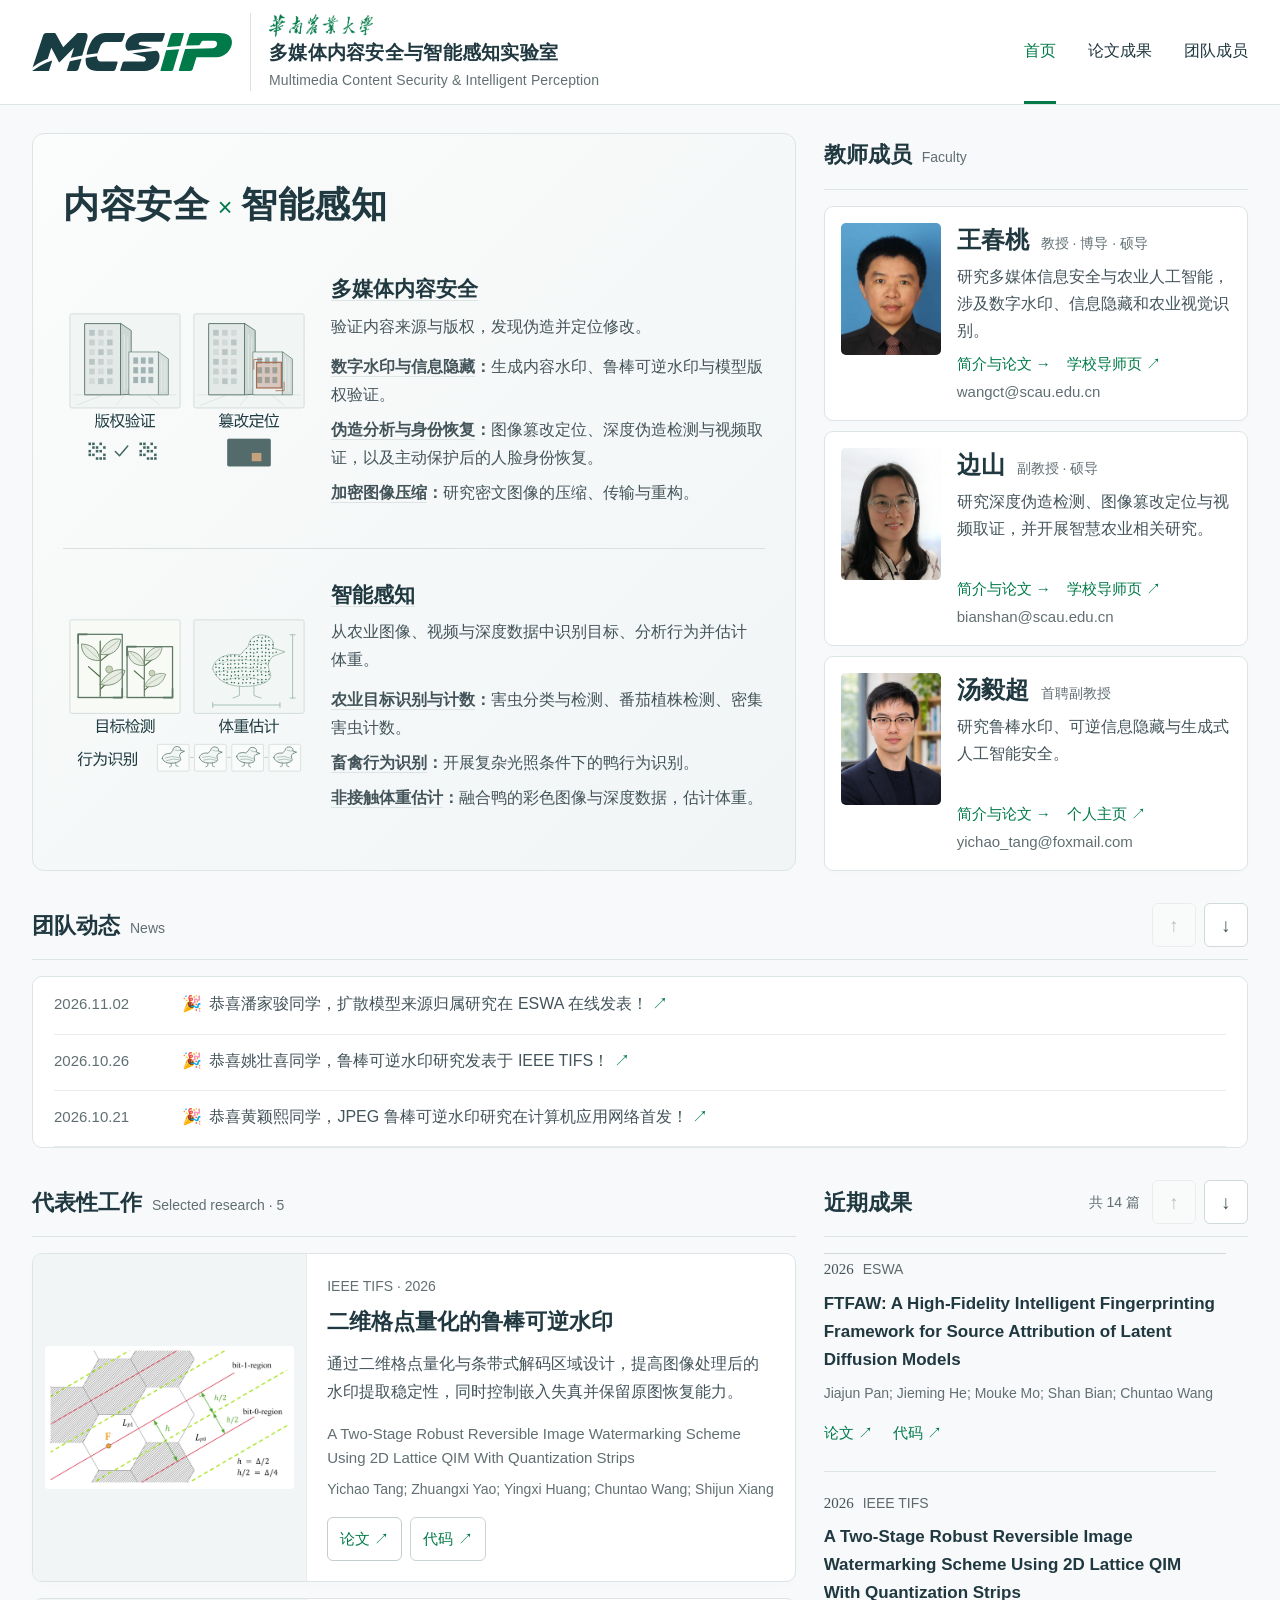
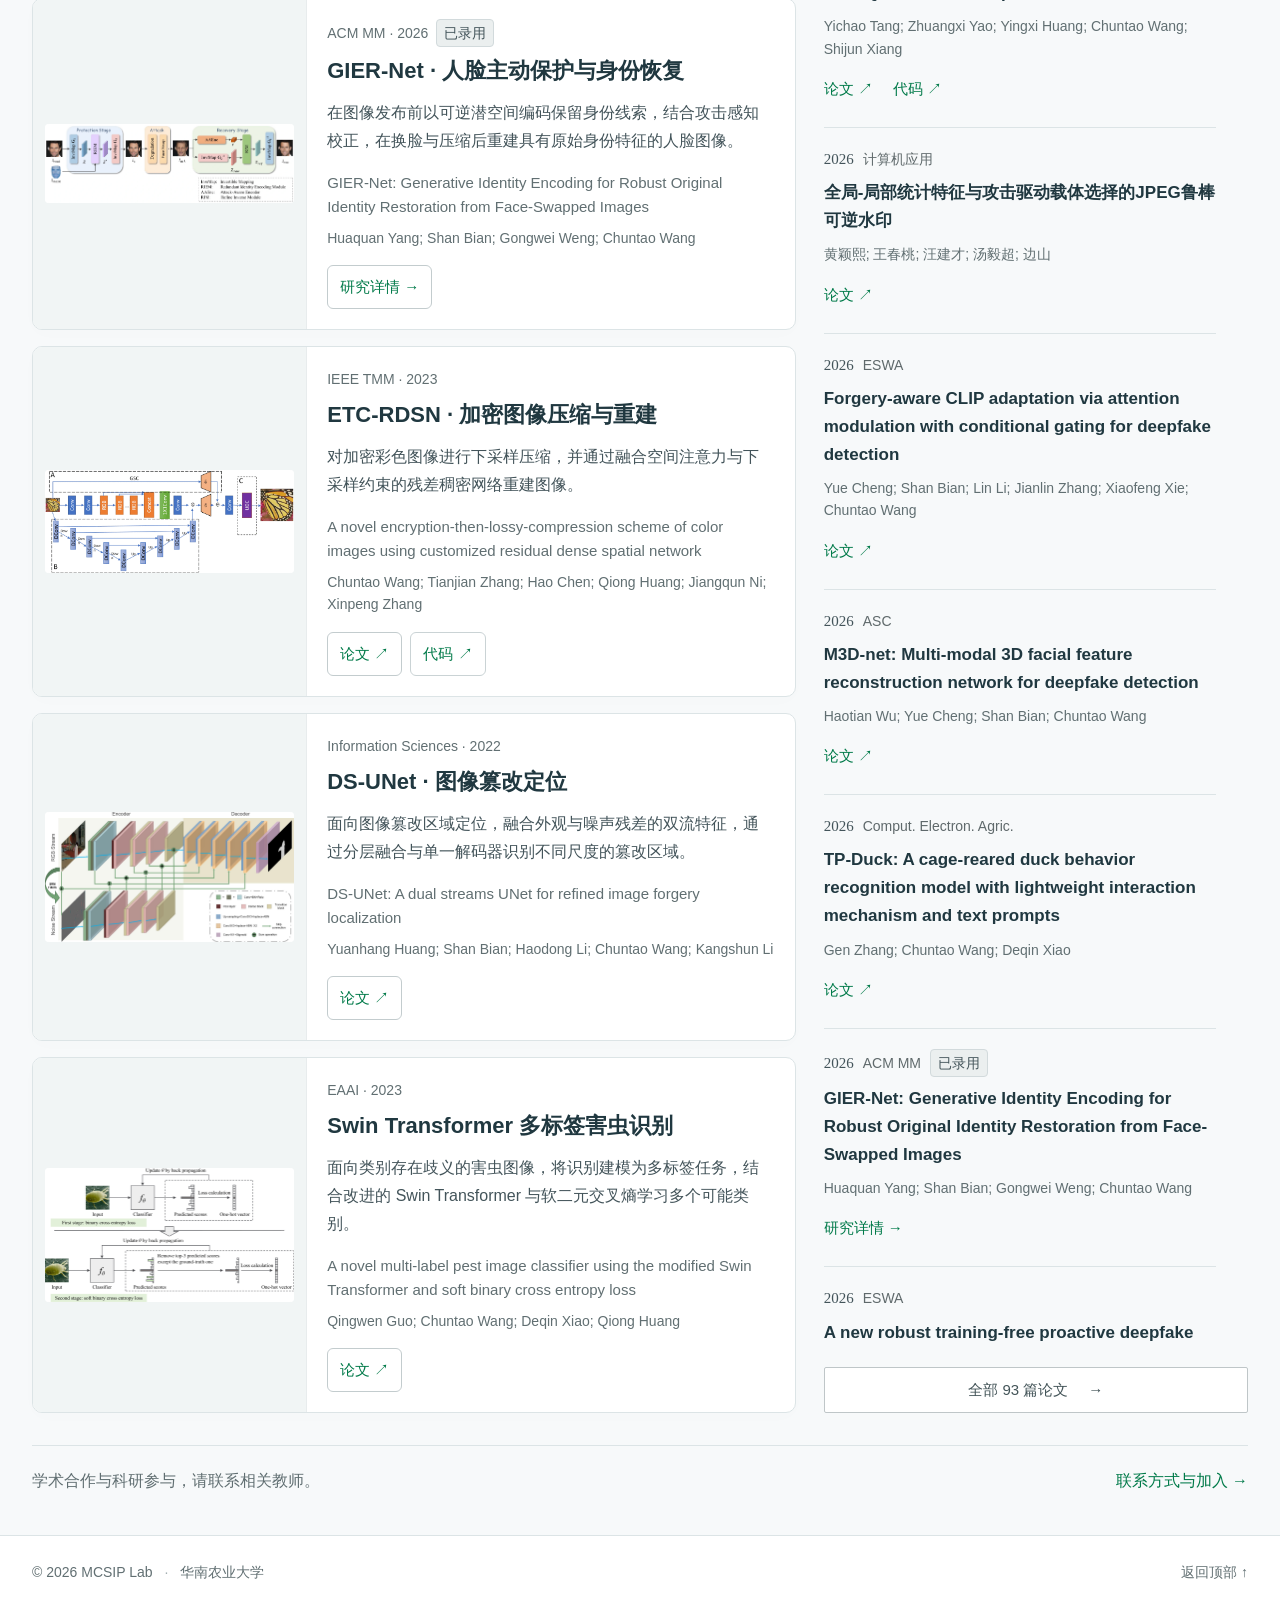
==== commit 13456108: "Clarify encrypted image compression and livestock behavior topic labels" ====
--- a/index.html
+++ b/index.html
@@ -10,9 +10,9 @@
   <link rel="icon" href="/static/images/brand/mcsip-scau-v4-favicon-32.png" type="image/png" sizes="32x32">
   <link rel="icon" href="/static/images/brand/mcsip-scau-v4-icon-small.svg" type="image/svg+xml" sizes="any">
   <link rel="apple-touch-icon" href="/static/images/brand/mcsip-scau-v4-apple-touch-icon.png">
-  <link rel="stylesheet" href="/static/style.css?v=20261106align5">
+  <link rel="stylesheet" href="/static/style.css?v=20261106archive6">
   <link rel="stylesheet" href="/static/design-integrated.css?v=20261106system4">
-  <link rel="stylesheet" href="/static/site-global.css?v=20261106align5">
+  <link rel="stylesheet" href="/static/site-global.css?v=20261106archive6">
 </head>
 <body id="top" class="design-integrated">
   <a class="skip-link" href="#main-content">跳转至主要内容</a>
@@ -51,7 +51,7 @@
       <dl class="research-task-list">
         <div><dt><a href="/publications/?topic=watermark" title="查看相关论文">数字水印与信息隐藏</a></dt><dd>生成内容水印、鲁棒可逆水印与模型版权验证。</dd></div>
         <div><dt><a href="/publications/?topic=forensics" title="查看相关论文">伪造分析与身份恢复</a></dt><dd>图像篡改定位、深度伪造检测与视频取证，以及主动保护后的人脸身份恢复。</dd></div>
-        <div><dt><a href="/publications/?topic=encrypted-image" title="查看相关论文">加密图像处理</a></dt><dd>研究密文图像的压缩、传输与重构。</dd></div>
+        <div><dt><a href="/publications/?topic=encrypted-image" title="查看相关论文">加密图像压缩</a></dt><dd>研究密文图像的压缩、传输与重构。</dd></div>
       </dl>
     </div>
   </article>
@@ -62,7 +62,7 @@
       <p class="research-task-goal">从农业图像、视频与深度数据中识别目标、分析行为并估计体重。</p>
       <dl class="research-task-list">
         <div><dt><a href="/publications/?topic=agri-vision" title="查看相关论文">农业目标识别与计数</a></dt><dd>害虫分类与检测、番茄植株检测、密集害虫计数。</dd></div>
-        <div><dt><a href="/publications/?topic=animal-behavior" title="查看相关论文">养殖行为识别</a></dt><dd>开展复杂光照条件下的鸭行为识别。</dd></div>
+        <div><dt><a href="/publications/?topic=animal-behavior" title="查看相关论文">畜禽行为识别</a></dt><dd>开展复杂光照条件下的鸭行为识别。</dd></div>
         <div><dt><a href="/publications/?topic=weight-estimation" title="查看相关论文">非接触体重估计</a></dt><dd>融合鸭的彩色图像与深度数据，估计体重。</dd></div>
       </dl>
     </div>
--- a/static/site-global.css
+++ b/static/site-global.css
@@ -289,14 +289,14 @@
 @media print { .paper-image-dialog,.paper-image-open,.paper-image-tools { display: none !important; } }
 
 /* Topic controls use the same 44px rail as keyword, year and publication type. */
-.publication-search { grid-template-columns: minmax(240px,1fr) minmax(210px,.65fr) 110px 120px auto; }
+.publication-search { grid-template-columns: minmax(240px,1fr) minmax(210px,.65fr) 128px 128px auto; }
 .home-venue[title] { text-decoration: none; border: 0; }
 #paper-topic option { font-weight: 400; }
 #paper-topic option.topic-parent-option { font-weight: 600; }
 .research-task-copy h2 a,.research-task-list dt a,.intro-mobile-overview strong a { text-decoration: underline; text-decoration-color: #DCE4E6; text-decoration-thickness: 1px; text-underline-offset: 4px; }
 .research-task-copy h2 a:hover,.research-task-list dt a:hover,.intro-mobile-overview strong a:hover,.research-task-copy h2 a:focus-visible,.research-task-list dt a:focus-visible,.intro-mobile-overview strong a:focus-visible { color: var(--accent); text-decoration-color: currentColor; }
 @media(max-width:1100px) {
-  .publication-search { grid-template-columns: minmax(0,1fr) 110px 120px auto; }
+  .publication-search { grid-template-columns: minmax(0,1fr) 128px 128px auto; }
   .publication-search .search-field { grid-column: 1 / -1; }
   .publication-search .button { grid-column: auto; }
 }
@@ -354,3 +354,11 @@
 .team-page .student-section .compact-heading { align-items:baseline; }
 .archive-heading { align-items:baseline; }
 .archive-heading > p { margin:0; }
+
+/* Expanded paper content follows a single readable rail; paper titles keep the full column. */
+.publication-body .paper-abstract { width:100%; max-width:56rem; }
+.publication-body .paper-abstract > p { width:100%; max-width:none; }
+.paper-abstract .archive-paper-figure { width:100%; margin:14px 0 0; padding:12px; border:1px solid var(--line); border-radius:6px; background:#fff; }
+.paper-abstract .archive-paper-figure > a { display:flex; align-items:center; justify-content:center; width:100%; max-width:100%; }
+.paper-abstract .archive-paper-figure img { display:block; width:auto; height:auto; max-width:100%; max-height:420px; margin:0; object-fit:contain; }
+@media(max-width:600px) { .paper-abstract .archive-paper-figure { padding:8px; } }
